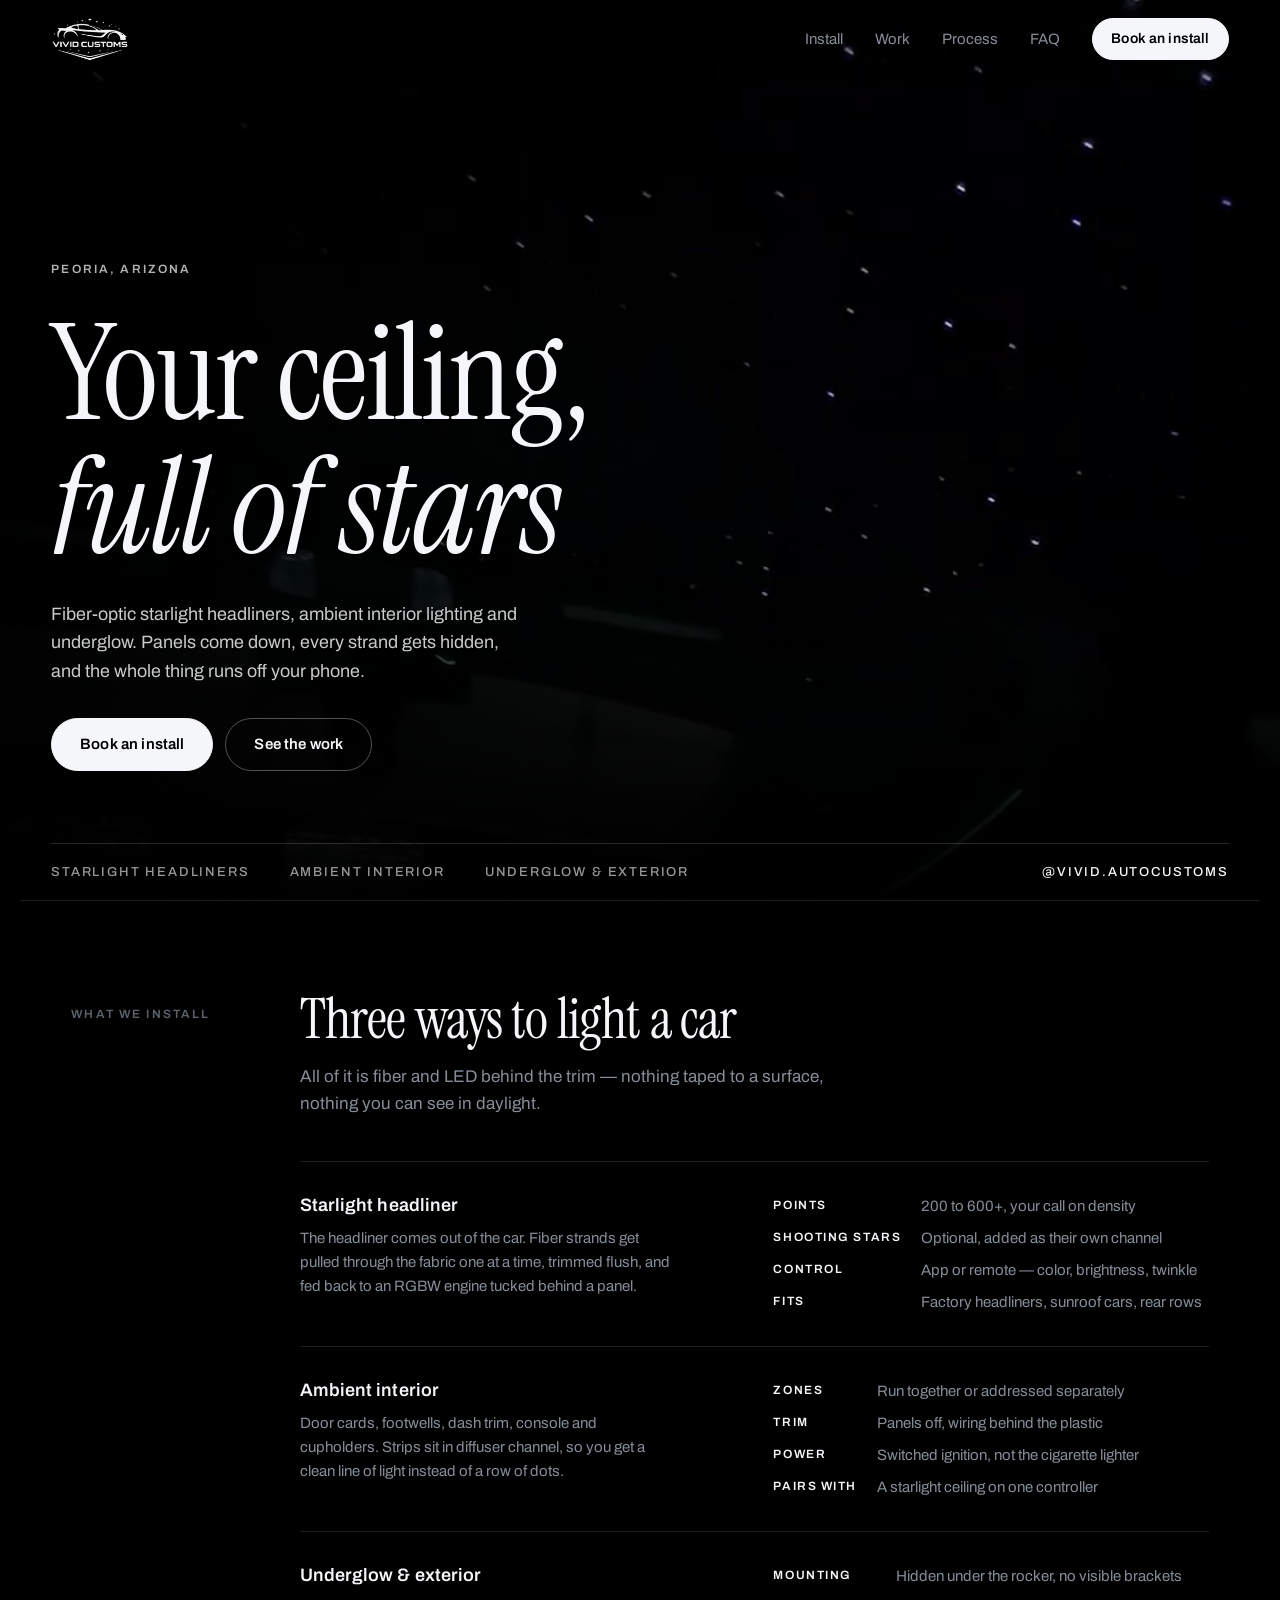
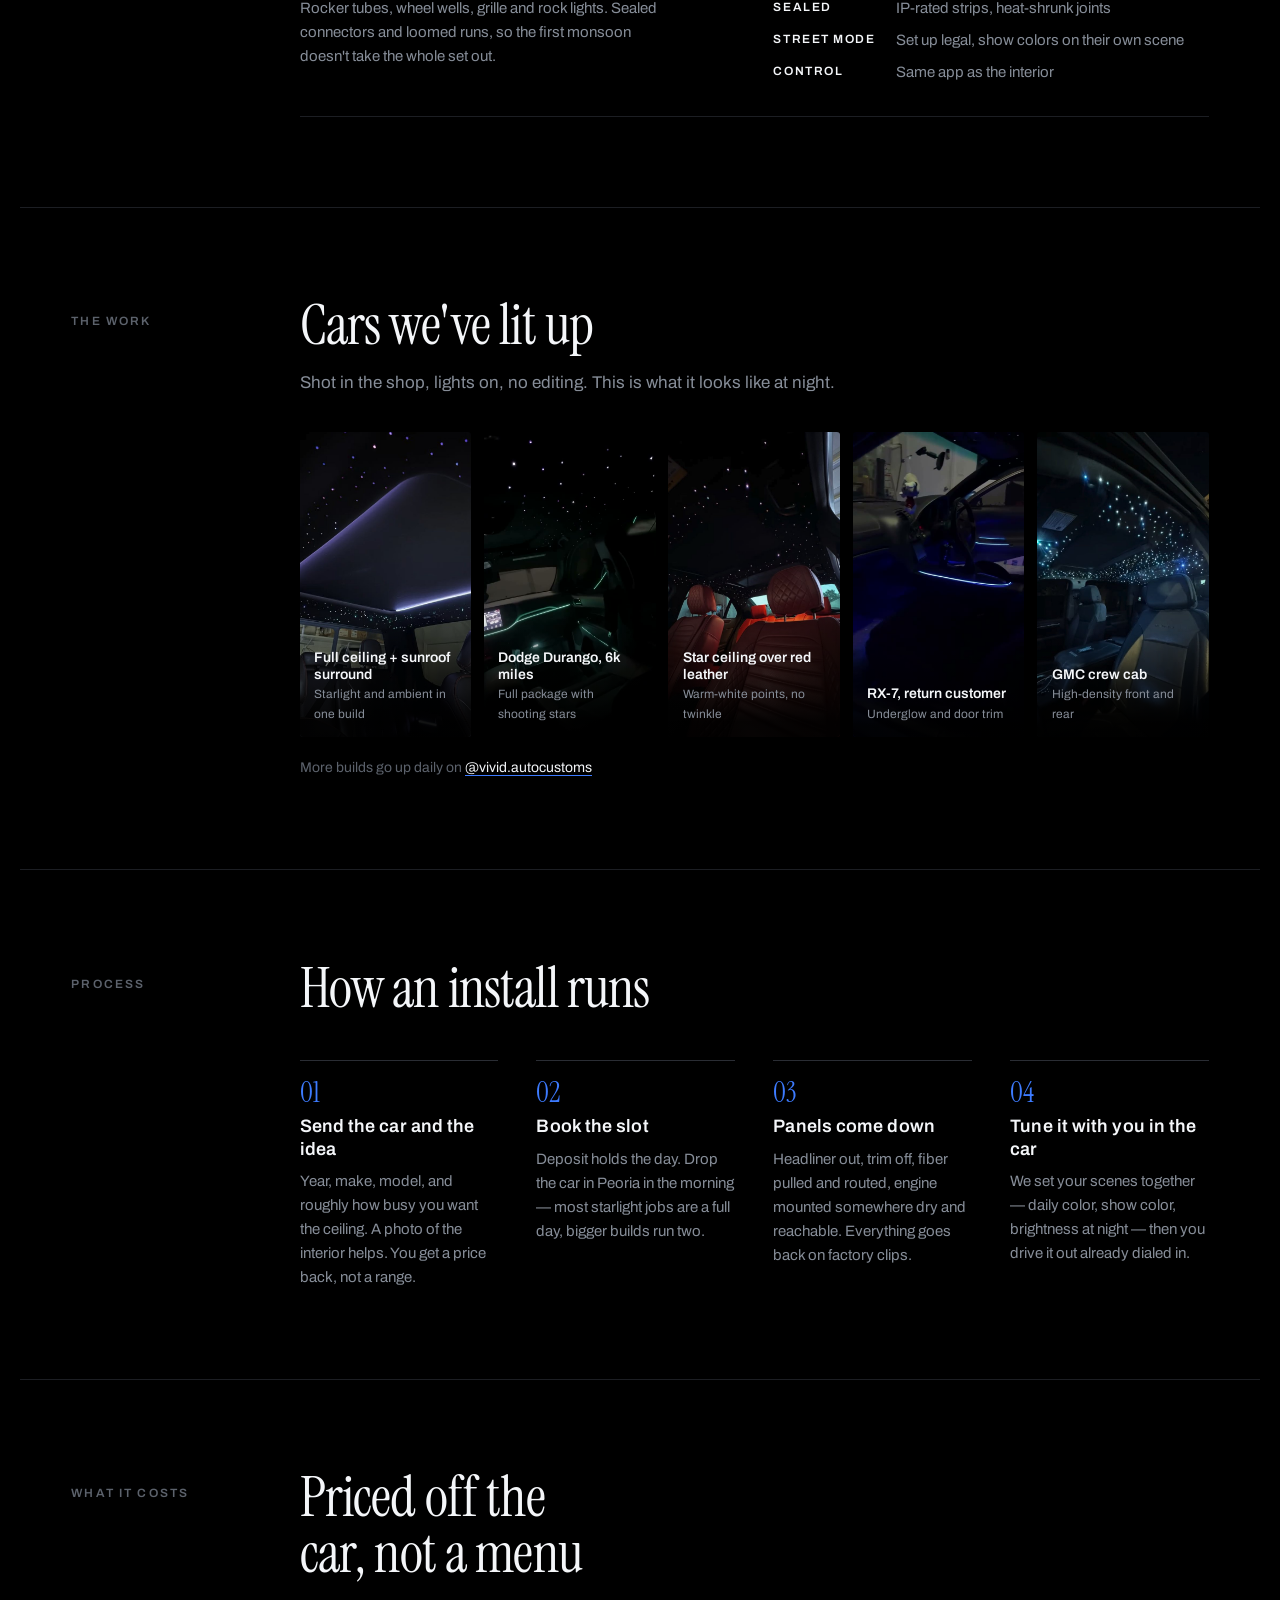
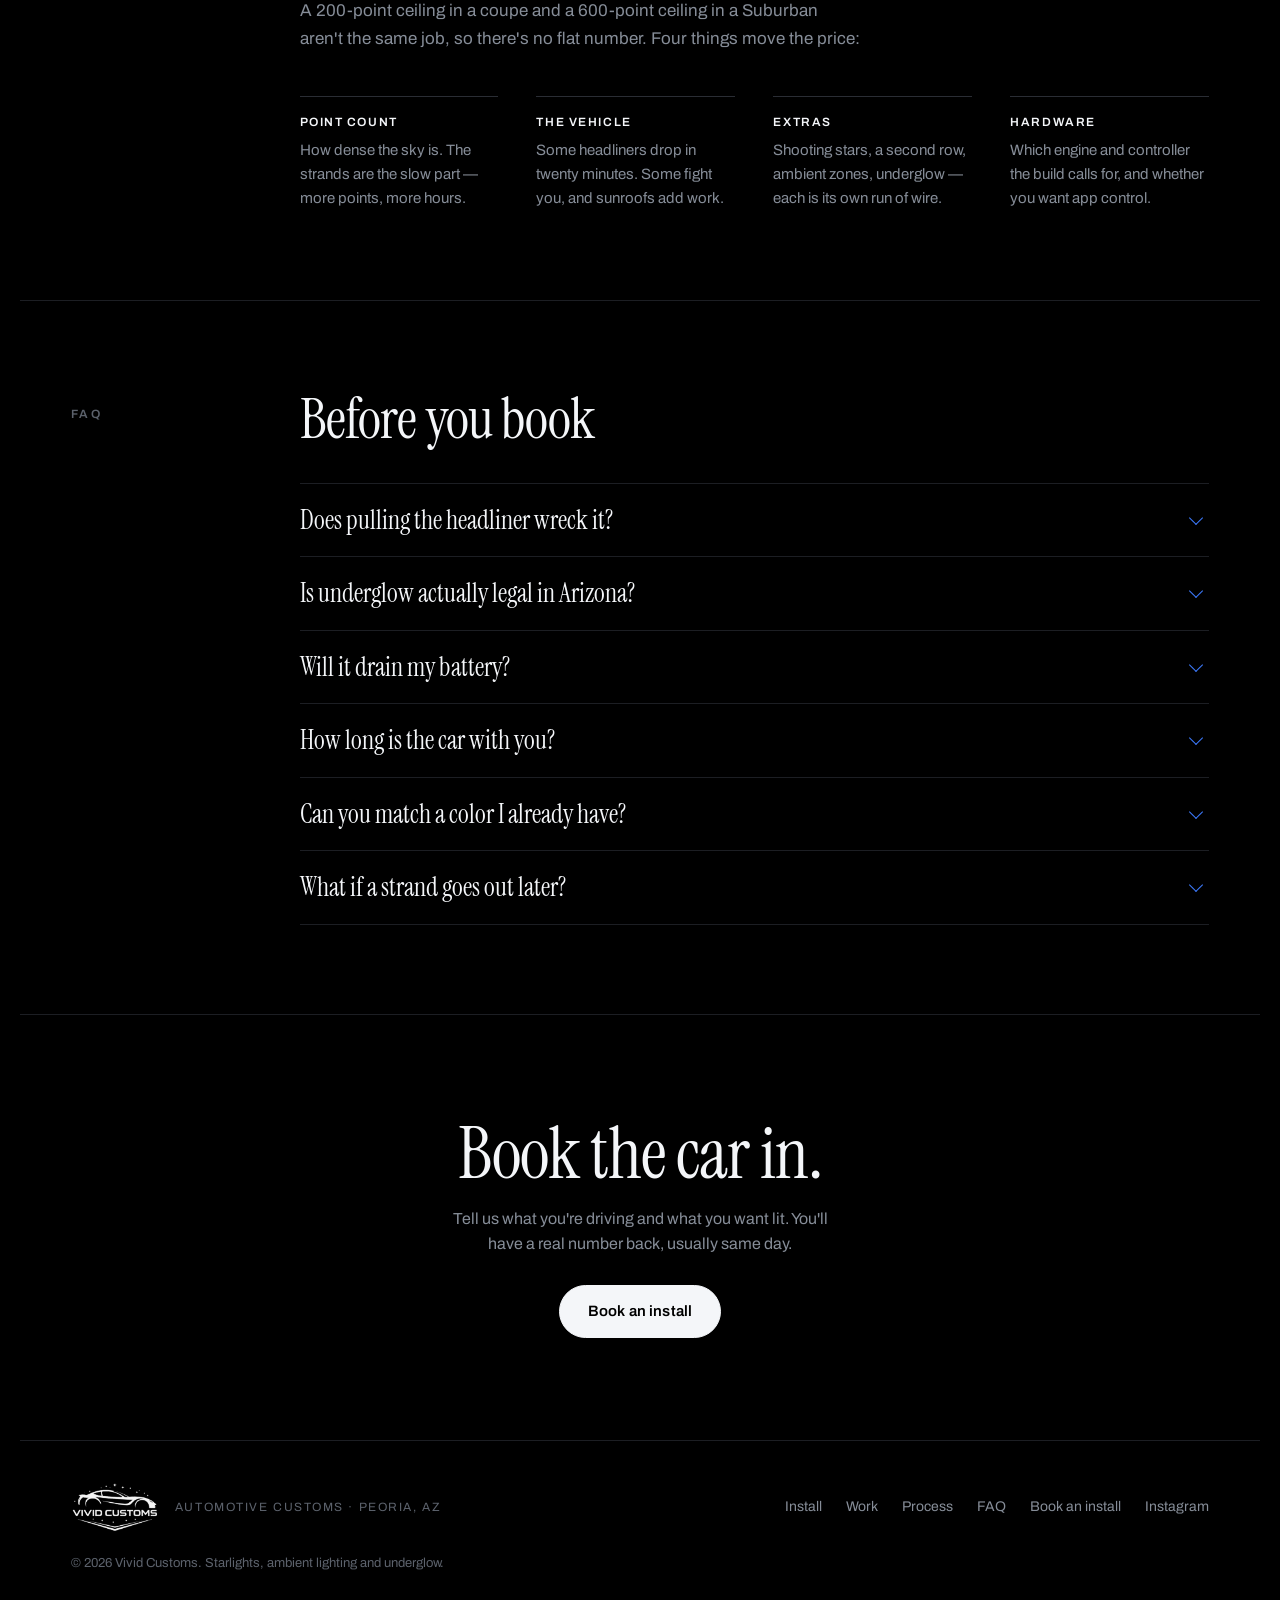
==== index.html @ 9e332ab4 "Vivid Customs marketing site Static landing page and five-step booking page for a Peoria, AZ starlig" ====
<!doctype html>
<html lang="en">
<head>
<meta charset="utf-8">
<meta name="viewport" content="width=device-width, initial-scale=1">
<title>Vivid Customs — Starlight Headliners & Ambient Lighting, Peoria AZ</title>
<meta name="description" content="Fiber-optic starlight headliners, ambient interior lighting and underglow, installed in Peoria, Arizona. Panels come down, wiring stays hidden, colors run off your phone.">
<meta name="theme-color" content="#000000">
<link rel="icon" href="images/favicon.png" type="image/png">
<link rel="apple-touch-icon" href="images/logo-180.png">
<meta property="og:title" content="Vivid Customs — Starlight Headliners & Ambient Lighting">
<meta property="og:description" content="Fiber-optic star ceilings, ambient interior lighting and underglow. Peoria, Arizona.">
<meta property="og:image" content="video/hero-poster.jpg">
<meta property="og:type" content="website">
<link rel="preconnect" href="https://fonts.googleapis.com">
<link rel="preconnect" href="https://fonts.gstatic.com" crossorigin>
<link rel="stylesheet" href="https://fonts.googleapis.com/css2?family=Instrument+Serif:ital@0;1&family=Archivo:wght@400;500;600&display=swap">
<link rel="stylesheet" href="styles.css">
</head>
<body>

<a class="skip" href="#main">Skip to content</a>

<header class="nav" id="nav">
  <a class="nav__brand" href="#top" aria-label="Vivid Customs, home">
    <img src="images/logo.png" alt="Vivid Customs" width="1160" height="688">
  </a>
  <nav class="nav__links" aria-label="Sections">
    <a href="#install">Install</a>
    <a href="#work">Work</a>
    <a href="#process">Process</a>
    <a href="#faq">FAQ</a>
  </nav>
  <a class="btn btn--sm" href="book.html">Book an install</a>
</header>

<main id="main">

<!-- ── hero ─────────────────────────────────────────────── -->
<section class="hero" id="top">
  <video class="hero__video" src="video/hero.mp4" poster="video/hero-poster.jpg"
         autoplay muted loop playsinline preload="auto" aria-hidden="true" tabindex="-1"></video>
  <div class="hero__scrim" aria-hidden="true"></div>

  <div class="hero__inner">
    <p class="label label--light">Peoria, Arizona</p>
    <h1 class="hero__h1">Your ceiling,<br><i>full of stars</i></h1>
    <p class="hero__sub">
      Fiber-optic starlight headliners, ambient interior lighting and underglow.
      Panels come down, every strand gets hidden, and the whole thing runs off your phone.
    </p>
    <div class="hero__cta">
      <a class="btn" href="book.html">Book an install</a>
      <a class="btn btn--ghost" href="#work">See the work</a>
    </div>
  </div>

  <ul class="hero__strip">
    <li>Starlight headliners</li>
    <li>Ambient interior</li>
    <li>Underglow &amp; exterior</li>
    <li class="hero__strip--end"><a href="https://www.instagram.com/vivid.autocustoms/" target="_blank" rel="noopener">@vivid.autocustoms</a></li>
  </ul>
</section>

<!-- ── services ─────────────────────────────────────────── -->
<section class="sec" id="install">
  <div class="sec__rail"><span class="label">What we install</span></div>
  <div class="sec__body">
    <h2 class="sec__h2">Three ways to light a car</h2>
    <p class="lede">All of it is fiber and LED behind the trim — nothing taped to a surface, nothing you can see in daylight.</p>

    <div class="rows">
      <article class="rowitem">
        <div class="rowitem__lead">
          <h3>Starlight headliner</h3>
          <p>The headliner comes out of the car. Fiber strands get pulled through the fabric one at a time, trimmed flush, and fed back to an RGBW engine tucked behind a panel.</p>
        </div>
        <dl class="mini">
          <dt>Points</dt><dd>200 to 600+, your call on density</dd>
          <dt>Shooting stars</dt><dd>Optional, added as their own channel</dd>
          <dt>Control</dt><dd>App or remote — color, brightness, twinkle</dd>
          <dt>Fits</dt><dd>Factory headliners, sunroof cars, rear rows</dd>
        </dl>
      </article>

      <article class="rowitem">
        <div class="rowitem__lead">
          <h3>Ambient interior</h3>
          <p>Door cards, footwells, dash trim, console and cupholders. Strips sit in diffuser channel, so you get a clean line of light instead of a row of dots.</p>
        </div>
        <dl class="mini">
          <dt>Zones</dt><dd>Run together or addressed separately</dd>
          <dt>Trim</dt><dd>Panels off, wiring behind the plastic</dd>
          <dt>Power</dt><dd>Switched ignition, not the cigarette lighter</dd>
          <dt>Pairs with</dt><dd>A starlight ceiling on one controller</dd>
        </dl>
      </article>

      <article class="rowitem">
        <div class="rowitem__lead">
          <h3>Underglow &amp; exterior</h3>
          <p>Rocker tubes, wheel wells, grille and rock lights. Sealed connectors and loomed runs, so the first monsoon doesn't take the whole set out.</p>
        </div>
        <dl class="mini">
          <dt>Mounting</dt><dd>Hidden under the rocker, no visible brackets</dd>
          <dt>Sealed</dt><dd>IP-rated strips, heat-shrunk joints</dd>
          <dt>Street mode</dt><dd>Set up legal, show colors on their own scene</dd>
          <dt>Control</dt><dd>Same app as the interior</dd>
        </dl>
      </article>
    </div>
  </div>
</section>

<!-- ── work ─────────────────────────────────────────────── -->
<section class="sec" id="work">
  <div class="sec__rail"><span class="label">The work</span></div>
  <div class="sec__body">
    <h2 class="sec__h2">Cars we've lit up</h2>
    <p class="lede">Shot in the shop, lights on, no editing. This is what it looks like at night.</p>

    <div class="panes">
      <figure class="pane">
        <img src="images/work/starlight-suv.jpg" alt="SUV headliner filled with violet and teal fiber-optic stars, with a lit LED line around the sunroof surround" loading="lazy" width="897" height="1121">
        <figcaption><b>Full ceiling + sunroof surround</b><span>Starlight and ambient in one build</span></figcaption>
      </figure>
      <figure class="pane">
        <video src="video/starlight-durango.mp4" poster="video/starlight-durango.jpg" width="720" height="1280" muted loop playsinline preload="none" aria-label="Dodge Durango interior with a full starlight ceiling and shooting stars crossing the headliner"></video>
        <figcaption><b>Dodge Durango, 6k miles</b><span>Full package with shooting stars</span></figcaption>
      </figure>
      <figure class="pane">
        <img src="images/work/starlight-red.jpg" alt="Starlight headliner above red quilted leather seats" loading="lazy" width="779" height="1116">
        <figcaption><b>Star ceiling over red leather</b><span>Warm-white points, no twinkle</span></figcaption>
      </figure>
      <figure class="pane">
        <video src="video/underglow-rx7.mp4" poster="video/underglow-rx7.jpg" width="720" height="1280" muted loop playsinline preload="none" aria-label="RX-7 with blue underglow spilling out from under the door sills and lit door trim"></video>
        <figcaption><b>RX-7, return customer</b><span>Underglow and door trim</span></figcaption>
      </figure>
      <figure class="pane">
        <img src="images/work/starlight-gmc.jpg" alt="GMC truck cab with a dense blue and white starlight headliner" loading="lazy" width="811" height="1039">
        <figcaption><b>GMC crew cab</b><span>High-density front and rear</span></figcaption>
      </figure>
    </div>

    <p class="note">More builds go up daily on <a href="https://www.instagram.com/vivid.autocustoms/" target="_blank" rel="noopener">@vivid.autocustoms</a></p>
  </div>
</section>

<!-- ── process ──────────────────────────────────────────── -->
<section class="sec" id="process">
  <div class="sec__rail"><span class="label">Process</span></div>
  <div class="sec__body">
    <h2 class="sec__h2">How an install runs</h2>

    <ol class="steps">
      <li>
        <span class="steps__n">01</span>
        <h3>Send the car and the idea</h3>
        <p>Year, make, model, and roughly how busy you want the ceiling. A photo of the interior helps. You get a price back, not a range.</p>
      </li>
      <li>
        <span class="steps__n">02</span>
        <h3>Book the slot</h3>
        <p>Deposit holds the day. Drop the car in Peoria in the morning — most starlight jobs are a full day, bigger builds run two.</p>
      </li>
      <li>
        <span class="steps__n">03</span>
        <h3>Panels come down</h3>
        <p>Headliner out, trim off, fiber pulled and routed, engine mounted somewhere dry and reachable. Everything goes back on factory clips.</p>
      </li>
      <li>
        <span class="steps__n">04</span>
        <h3>Tune it with you in the car</h3>
        <p>We set your scenes together — daily color, show color, brightness at night — then you drive it out already dialed in.</p>
      </li>
    </ol>
  </div>
</section>

<!-- ── pricing ──────────────────────────────────────────── -->
<section class="sec" id="pricing">
  <div class="sec__rail"><span class="label">What it costs</span></div>
  <div class="sec__body">
    <h2 class="sec__h2">Priced off the car, not a menu</h2>
    <p class="lede">A 200-point ceiling in a coupe and a 600-point ceiling in a Suburban aren't the same job, so there's no flat number. Four things move the price:</p>

    <div class="drivers">
      <div class="driver"><b>Point count</b><p>How dense the sky is. The strands are the slow part — more points, more hours.</p></div>
      <div class="driver"><b>The vehicle</b><p>Some headliners drop in twenty minutes. Some fight you, and sunroofs add work.</p></div>
      <div class="driver"><b>Extras</b><p>Shooting stars, a second row, ambient zones, underglow — each is its own run of wire.</p></div>
      <div class="driver"><b>Hardware</b><p>Which engine and controller the build calls for, and whether you want app control.</p></div>
    </div>
  </div>
</section>

<!-- ── faq ──────────────────────────────────────────────── -->
<section class="sec" id="faq">
  <div class="sec__rail"><span class="label">FAQ</span></div>
  <div class="sec__body">
    <h2 class="sec__h2">Before you book</h2>

    <div class="faq">
      <details>
        <summary>Does pulling the headliner wreck it?</summary>
        <p>No — it's designed to come out. The board unclips, the fiber gets pulled through from the back, and the strands sit flush with the fabric. Once it's back in, you can't tell it was out until the lights are on.</p>
      </details>
      <details>
        <summary>Is underglow actually legal in Arizona?</summary>
        <p>Partly. Arizona restricts lights that show <b>red or blue toward the front</b> of the vehicle, and anything flashing or rotating — that's reserved for emergency vehicles. So the build gets set up with a street scene that stays inside that, and your reds and blues live on a separate scene you run at shows and meets. Worth confirming for your own setup before you drive it.</p>
      </details>
      <details>
        <summary>Will it drain my battery?</summary>
        <p>Not if it's wired right. Power gets tapped to a switched source, so the whole system dies with the ignition instead of sitting live overnight off an always-on circuit.</p>
      </details>
      <details>
        <summary>How long is the car with you?</summary>
        <p>Most starlight headliners are a single day. Add a second row, ambient zones or underglow and it's usually two. You'll know which before you book.</p>
      </details>
      <details>
        <summary>Can you match a color I already have?</summary>
        <p>Yes. The engines are RGBW, so we can land on your factory ambient color, your wrap, or whatever you're chasing — and save it as the default scene.</p>
      </details>
      <details>
        <summary>What if a strand goes out later?</summary>
        <p>Bring it back. Fiber doesn't burn out the way an LED does, so a dead point is almost always the engine or a connection, and both are quick to sort.</p>
      </details>
    </div>
  </div>
</section>

<!-- ── closing cta ──────────────────────────────────────── -->
<section class="closer">
  <h2>Book the car in.</h2>
  <p>Tell us what you're driving and what you want lit. You'll have a real number back, usually same day.</p>
  <a class="btn" href="book.html">Book an install</a>
</section>

</main>

<footer class="foot">
  <div class="foot__brand">
    <img src="images/logo.png" alt="Vivid Customs" width="1160" height="688" loading="lazy">
    <span>Automotive customs · Peoria, AZ</span>
  </div>
  <nav class="foot__links" aria-label="Footer">
    <a href="#install">Install</a>
    <a href="#work">Work</a>
    <a href="#process">Process</a>
    <a href="#faq">FAQ</a>
    <a href="book.html">Book an install</a>
    <a href="https://www.instagram.com/vivid.autocustoms/" target="_blank" rel="noopener">Instagram</a>
  </nav>
  <p class="foot__fine">© <span id="yr">2026</span> Vivid Customs. Starlights, ambient lighting and underglow.</p>
</footer>

<script src="app.js"></script>
</body>
</html>
---- styles.css ----
/* ============================================================
   Vivid Customs
   One committed theme: black, with a single electric blue
   sampled from the shop's own underglow footage. Display face
   is a high-contrast serif — a star ceiling is a luxury-car
   feature, so the page is set like one.
   ============================================================ */

:root{
  --ink:     #000000;
  --sheet:   #0B0C0E;
  --sheet-2: #101216;
  --line:    #1C1E23;
  --line-2:  #2A2D34;

  --white:   #F4F6F9;
  --mute:    #868D98;
  --mute-2:  #5C626C;

  --glow:    #3D7BFF;   /* the blue in his underglow, the only accent */
  --glow-lo: rgba(61,123,255,.13);

  --serif: "Instrument Serif", "Times New Roman", Georgia, serif;
  --sans:  "Archivo", "Helvetica Neue", Arial, sans-serif;

  --pad:  clamp(1.25rem, 4vw, 4.5rem);
  --max:  1240px;
  --rail: 190px;
}

*,*::before,*::after{ box-sizing:border-box; }

html{ scroll-behavior:smooth; }
@media (prefers-reduced-motion: reduce){ html{ scroll-behavior:auto; } }

body{
  margin:0;
  background:var(--ink);
  color:var(--white);
  font-family:var(--sans);
  font-size:1rem;
  line-height:1.6;
  -webkit-font-smoothing:antialiased;
  overflow-x:hidden;
}

img,video{ display:block; max-width:100%; }
a{ color:inherit; }
::selection{ background:var(--glow); color:#fff; }

:focus-visible{ outline:2px solid var(--glow); outline-offset:3px; border-radius:2px; }

.skip{ position:absolute; left:-9999px; top:0; z-index:100; background:var(--white); color:var(--ink); padding:.6rem 1rem; font-weight:600; }
.skip:focus{ left:.5rem; top:.5rem; }

/* ── type primitives ─────────────────────────────────────── */

h1,h2{
  font-family:var(--serif);
  font-weight:400;
  letter-spacing:-.015em;
  line-height:1.0;
  text-wrap:balance;
  margin:0;
}
h1 i, h2 i{ font-style:italic; }

h3{ font-family:var(--sans); font-weight:600; font-size:1.125rem; letter-spacing:.005em; line-height:1.25; margin:0; }
p{ margin:0; }

.label{
  font-family:var(--sans);
  font-weight:600;
  font-size:.75rem;
  text-transform:uppercase;
  letter-spacing:.18em;
  color:var(--mute-2);
}
.label--light{ color:rgba(244,246,249,.72); }

.lede{ color:var(--mute); max-width:56ch; font-size:1.0625rem; }
.note{ font-size:.875rem; color:var(--mute-2); }
.note a{ color:var(--white); text-decoration:none; border-bottom:1px solid var(--glow); }
.note a:hover{ color:var(--glow); }

/* ── buttons ─────────────────────────────────────────────── */

.btn{
  --bp:.85rem 1.75rem;
  display:inline-flex; align-items:center; justify-content:center;
  padding:var(--bp);
  font-family:var(--sans); font-size:.9375rem; font-weight:600;
  letter-spacing:.01em;
  text-decoration:none;
  color:var(--ink); background:var(--white);
  border:1px solid var(--white); border-radius:999px;
  cursor:pointer;
  transition:background .2s ease, color .2s ease, border-color .2s ease, opacity .2s ease;
}
.btn:hover{ background:var(--glow); border-color:var(--glow); color:#fff; }
.btn--sm{ --bp:.55rem 1.15rem; font-size:.875rem; }
.btn--ghost{ background:transparent; color:var(--white); border-color:rgba(244,246,249,.32); }
.btn--ghost:hover{ background:transparent; border-color:var(--white); color:var(--white); }
.btn[disabled]{ opacity:.4; cursor:not-allowed; }

/* ── nav ─────────────────────────────────────────────────── */

.nav{
  position:fixed; inset:0 0 auto 0; z-index:50;
  display:flex; align-items:center; gap:2rem;
  padding:1rem var(--pad);
  border-bottom:1px solid transparent;
  transition:background .3s ease, border-color .3s ease, backdrop-filter .3s ease, padding .3s ease;
}
.nav[data-stuck="true"]{
  background:rgba(0,0,0,.86);
  backdrop-filter:blur(16px);
  border-bottom-color:var(--line);
  padding-block:.6rem;
}
.nav[data-stuck="true"] .nav__brand img{ height:38px; }
.nav__brand{ margin-right:auto; display:flex; line-height:0; }
.nav__brand img{ height:46px; width:auto; }
.nav__links{ display:flex; gap:2rem; }
.nav__links a{
  font-size:.9375rem; color:var(--mute); text-decoration:none;
  transition:color .18s ease;
}
.nav__links a:hover{ color:var(--white); }
@media (max-width: 820px){ .nav__links{ display:none; } }

/* ── hero: his own footage, running behind the type ──────── */

.hero{
  position:relative;
  min-height:100svh;
  display:flex; flex-direction:column; justify-content:flex-end;
  padding:7rem var(--pad) 0;
  overflow:hidden;
  isolation:isolate;
}
.hero__video{
  position:absolute; inset:0; z-index:-2;
  width:100%; height:100%;
  object-fit:cover;
  object-position:center 12%;
}
.hero__scrim{
  position:absolute; inset:0; z-index:-1;
  background:
    linear-gradient(to right, rgba(0,0,0,.90) 0%, rgba(0,0,0,.58) 36%, rgba(0,0,0,.12) 62%, rgba(0,0,0,.28) 100%),
    linear-gradient(to bottom, rgba(0,0,0,.6) 0%, transparent 16%, transparent 58%, rgba(0,0,0,.88) 90%, var(--ink) 100%);
}

.hero__inner{
  width:100%; max-width:var(--max); margin:auto auto 0;
  display:flex; flex-direction:column; align-items:flex-start; gap:1.5rem;
  padding-block:2rem 4.5rem;
}
.hero__inner > *{ max-width:100%; }

.hero__h1{
  font-size:clamp(3.25rem, 10.5vw, 8.5rem);
  margin:.25rem 0 0;
}
.hero__h1 i{ color:var(--white); }

.hero__sub{ max-width:48ch; color:rgba(244,246,249,.82); font-size:clamp(1rem,1.4vw,1.1875rem); }
.hero__cta{ display:flex; flex-wrap:wrap; gap:.75rem; margin-top:.5rem; }

.hero__strip{
  list-style:none; margin:0; padding:1.1rem 0;
  width:100%; max-width:var(--max); margin-inline:auto;
  border-top:1px solid rgba(244,246,249,.16);
  display:flex; flex-wrap:wrap; gap:.5rem 2.5rem;
  font-size:.8125rem; text-transform:uppercase; letter-spacing:.14em;
  font-weight:500; color:rgba(244,246,249,.62);
}
.hero__strip--end{ margin-left:auto; }
.hero__strip a{ text-decoration:none; color:var(--white); }
.hero__strip a:hover{ color:var(--glow); }

/* ── section shell: a label rail, then the content ───────── */

.sec{
  max-width:var(--max); margin-inline:auto;
  padding:clamp(4rem,7vw,7rem) var(--pad);
  display:grid; grid-template-columns:var(--rail) minmax(0,1fr);
  gap:clamp(1.5rem,3vw,3rem);
  border-top:1px solid var(--line);
}
.sec:first-of-type{ border-top:0; }
.sec__rail{ padding-top:.6rem; }
.sec__body{ display:flex; flex-direction:column; gap:1.25rem; min-width:0; }
.sec__h2{ font-size:clamp(2.125rem,4.4vw,3.5rem); max-width:20ch; }
.sec__h2 + .lede{ margin-top:-.25rem; }

@media (max-width: 780px){
  .sec{ grid-template-columns:minmax(0,1fr); gap:1rem; }
  .sec__rail{ padding-top:0; }
}

/* ── service rows (no cards — hairlines and type) ────────── */

.rows{ margin-top:1.5rem; border-top:1px solid var(--line); }
.rowitem{
  display:grid; grid-template-columns:minmax(0,1fr) minmax(0,1fr);
  gap:clamp(1.25rem,3vw,3rem);
  padding:2rem 0;
  border-bottom:1px solid var(--line);
}
.rowitem__lead{ display:flex; flex-direction:column; gap:.6rem; }
.rowitem__lead p{ color:var(--mute); font-size:.9375rem; max-width:42ch; }

.mini{ margin:0; display:grid; grid-template-columns:auto minmax(0,1fr); gap:.5rem 1.25rem; align-content:start; }
.mini dt{
  font-size:.75rem; font-weight:600; text-transform:uppercase; letter-spacing:.13em;
  color:var(--white); padding-top:.15rem;
}
.mini dd{ margin:0; font-size:.9375rem; color:var(--mute); }

@media (max-width: 680px){ .rowitem{ grid-template-columns:minmax(0,1fr); } }

/* ── work panes (all source media is 9:16) ───────────────── */

.panes{
  margin-top:1rem;
  display:grid; grid-template-columns:repeat(2,minmax(0,1fr));
  gap:clamp(.5rem,1vw,.875rem);
}
@media (min-width: 560px){ .panes{ grid-template-columns:repeat(3,minmax(0,1fr)); } }
@media (min-width: 900px){ .panes{ grid-template-columns:repeat(5,minmax(0,1fr)); } }

.pane{ margin:0; position:relative; overflow:hidden; background:var(--ink); border-radius:3px; aspect-ratio:9/16; }
.pane img, .pane video{
  position:absolute; inset:0;
  width:100%; height:100%; object-fit:cover;
  transition:transform .7s cubic-bezier(.2,.7,.3,1);
}
.pane:hover img, .pane:hover video{ transform:scale(1.04); }
.pane figcaption{
  position:absolute; inset:auto 0 0 0;
  padding:2.5rem .9rem .85rem;
  background:linear-gradient(to top, rgba(0,0,0,.92) 12%, transparent);
  display:flex; flex-direction:column; gap:.1rem;
}
.pane figcaption b{ font-size:.875rem; font-weight:600; line-height:1.2; }
.pane figcaption span{ font-size:.75rem; color:var(--mute); }

/* ── process ─────────────────────────────────────────────── */

.steps{
  list-style:none; margin:1.5rem 0 0; padding:0;
  display:grid; grid-template-columns:repeat(2,minmax(0,1fr));
  gap:clamp(1.5rem,3vw,2.5rem);
}
@media (min-width: 900px){ .steps{ grid-template-columns:repeat(4,minmax(0,1fr)); } }
@media (max-width: 460px){ .steps{ grid-template-columns:minmax(0,1fr); } }
.steps li{ display:flex; flex-direction:column; gap:.55rem; padding-top:1.1rem; border-top:1px solid var(--line-2); }
.steps__n{
  font-family:var(--serif); font-size:1.75rem; line-height:1;
  color:var(--glow); font-variant-numeric:tabular-nums;
}
.steps p{ color:var(--mute); font-size:.9375rem; }

/* ── pricing drivers ─────────────────────────────────────── */

.drivers{
  margin-top:1.5rem;
  display:grid; grid-template-columns:repeat(2,minmax(0,1fr));
  gap:clamp(1.5rem,3vw,2.5rem);
}
@media (min-width: 900px){ .drivers{ grid-template-columns:repeat(4,minmax(0,1fr)); } }
@media (max-width: 460px){ .drivers{ grid-template-columns:minmax(0,1fr); } }
.driver{ display:flex; flex-direction:column; gap:.4rem; padding-top:1rem; border-top:1px solid var(--line-2); }
.driver b{ font-size:.75rem; font-weight:600; text-transform:uppercase; letter-spacing:.13em; }
.driver p{ color:var(--mute); font-size:.9375rem; }

/* ── faq ─────────────────────────────────────────────────── */

.faq{ margin-top:1rem; border-top:1px solid var(--line); }
.faq details{ border-bottom:1px solid var(--line); }
.faq summary{
  list-style:none; cursor:pointer; position:relative;
  padding:1.25rem 2.5rem 1.25rem 0;
  font-family:var(--serif); font-size:clamp(1.25rem,2.2vw,1.625rem); line-height:1.25;
  transition:color .2s ease;
}
.faq summary::-webkit-details-marker{ display:none; }
.faq summary:hover{ color:var(--glow); }
.faq summary::after{
  content:""; position:absolute; right:.5rem; top:50%;
  width:10px; height:10px;
  border-right:1.5px solid var(--glow); border-bottom:1.5px solid var(--glow);
  translate:0 -70%; rotate:45deg; transition:rotate .25s ease;
}
.faq details[open] summary::after{ rotate:-135deg; translate:0 -30%; }
.faq details p{ color:var(--mute); max-width:62ch; padding:0 0 1.5rem; font-size:.9375rem; }
.faq details b{ color:var(--white); font-weight:600; }

/* ── closer ──────────────────────────────────────────────── */

.closer{
  max-width:var(--max); margin-inline:auto;
  padding:clamp(4.5rem,8vw,7.5rem) var(--pad);
  border-top:1px solid var(--line);
  display:flex; flex-direction:column; align-items:center; text-align:center; gap:1rem;
}
.closer h2{ font-size:clamp(2.5rem,6vw,4.5rem); }
.closer p{ color:var(--mute); max-width:44ch; }
.closer .btn{ margin-top:.75rem; }

/* ── footer ──────────────────────────────────────────────── */

.foot{
  max-width:var(--max); margin-inline:auto;
  padding:2.5rem var(--pad) 3rem;
  border-top:1px solid var(--line);
  display:flex; flex-wrap:wrap; align-items:center; gap:1.25rem 2.5rem;
}
.foot__brand{ display:flex; align-items:center; gap:1rem; margin-right:auto; }
.foot__brand img{ height:52px; width:auto; }
.foot__brand span{ font-size:.75rem; text-transform:uppercase; letter-spacing:.13em; color:var(--mute-2); }
.foot__links{ display:flex; flex-wrap:wrap; gap:.35rem 1.5rem; }
.foot__links a{ font-size:.875rem; color:var(--mute); text-decoration:none; }
.foot__links a:hover{ color:var(--white); }
.foot__fine{ flex-basis:100%; font-size:.8125rem; color:var(--mute-2); }

/* ── scroll reveal ───────────────────────────────────────── */

[data-reveal]{ opacity:0; transform:translateY(14px); transition:opacity .6s ease, transform .6s cubic-bezier(.2,.7,.3,1); }
[data-reveal].is-in{ opacity:1; transform:none; }

@media (prefers-reduced-motion: reduce){
  [data-reveal]{ opacity:1; transform:none; transition:none; }
  .hero__video{ display:none; }
  .hero{ background:url("video/hero-poster.jpg") center 12%/cover no-repeat; }
  .pane img, .pane video{ transition:none; }
  .pane:hover img, .pane:hover video{ transform:none; }
}

/* ============================================================
   book.html — the booking page
   ============================================================ */

.bookhead{
  padding:8rem var(--pad) 0;
  max-width:var(--max); margin-inline:auto;
  display:flex; flex-direction:column; gap:1rem;
}
.bookhead h1{ font-size:clamp(2.75rem,6.5vw,5rem); }
.bookhead .lede{ font-size:1.0625rem; }

.book{
  max-width:var(--max); margin-inline:auto;
  padding:clamp(2.5rem,5vw,4rem) var(--pad) 5rem;
  display:grid; grid-template-columns:minmax(0,1fr); gap:2.5rem;
  align-items:start;
}
@media (min-width: 960px){
  .book{ grid-template-columns:minmax(0,1fr) 330px; gap:clamp(2rem,4vw,4rem); }
}

.form{ display:flex; flex-direction:column; gap:0; min-width:0; }

/* numbered steps — this form really is a sequence */
.step{ border:0; margin:0; padding:2.25rem 0; border-top:1px solid var(--line); display:grid; gap:1.25rem; }
.step:first-of-type{ border-top:0; padding-top:0; }
.step__head{ display:flex; align-items:baseline; gap:.85rem; }
.step__n{ font-family:var(--serif); font-size:1.5rem; line-height:1; color:var(--glow); font-variant-numeric:tabular-nums; }
.step__head h2{ font-size:1.5rem; }
.step__hint{ font-size:.875rem; color:var(--mute-2); margin-top:-.6rem; }

.field{ display:flex; flex-direction:column; gap:.4rem; min-width:0; }
.field > label, .field > .lbl{
  font-size:.75rem; font-weight:600; text-transform:uppercase; letter-spacing:.13em; color:var(--mute);
}
.field input, .field select, .field textarea{
  font-family:var(--sans); font-size:1rem; color:var(--white);
  background:var(--sheet); border:1px solid var(--line-2); border-radius:4px;
  padding:.75rem .85rem; width:100%;
  transition:border-color .2s ease, box-shadow .2s ease;
}
.field textarea{ min-height:110px; resize:vertical; }
.field input:focus, .field select:focus, .field textarea:focus{
  outline:none; border-color:var(--glow); box-shadow:0 0 0 3px var(--glow-lo);
}
.field input::placeholder, .field textarea::placeholder{ color:var(--mute-2); }
.field input[type="date"]::-webkit-calendar-picker-indicator{ filter:invert(1) opacity(.55); cursor:pointer; }
.field select{
  appearance:none; cursor:pointer; padding-right:2.25rem;
  background-image:url("data:image/svg+xml,%3Csvg xmlns='http://www.w3.org/2000/svg' viewBox='0 0 12 8'%3E%3Cpath d='M1 1l5 5 5-5' fill='none' stroke='%233D7BFF' stroke-width='1.6'/%3E%3C/svg%3E");
  background-repeat:no-repeat; background-position:right .85rem center; background-size:12px 8px;
}
.row{ display:grid; grid-template-columns:repeat(auto-fit,minmax(180px,1fr)); gap:1rem; align-items:end; }

/* selectable service tiles */
.tiles{ display:grid; grid-template-columns:minmax(0,1fr); gap:.75rem; }
@media (min-width: 520px){ .tiles{ grid-template-columns:repeat(2,minmax(0,1fr)); } }
.tiles input{ position:absolute; opacity:0; width:0; height:0; }
.tiles label{
  display:flex; flex-direction:column; gap:.3rem;
  padding:1rem; cursor:pointer;
  background:var(--sheet); border:1px solid var(--line-2); border-radius:4px;
  transition:border-color .2s ease, background .2s ease;
}
.tiles label b{ font-size:.9375rem; font-weight:600; }
.tiles label span{ font-size:.8125rem; color:var(--mute); line-height:1.4; }
.tiles label:hover{ border-color:var(--line-2); background:var(--sheet-2); }
.tiles input:checked + label{ border-color:var(--glow); background:var(--glow-lo); }
.tiles input:focus-visible + label{ outline:2px solid var(--glow); outline-offset:2px; }

/* compact chip choices */
.chips{ display:flex; flex-wrap:wrap; gap:.5rem; }
.chips input{ position:absolute; opacity:0; width:0; height:0; }
.chips label{
  padding:.5rem .95rem; cursor:pointer; font-size:.875rem; color:var(--mute);
  border:1px solid var(--line-2); border-radius:999px;
  transition:color .2s ease, border-color .2s ease, background .2s ease;
}
.chips label:hover{ color:var(--white); }
.chips input:checked + label{ color:var(--white); border-color:var(--glow); background:var(--glow-lo); }
.chips input:focus-visible + label{ outline:2px solid var(--glow); outline-offset:2px; }

.form__actions{ display:flex; flex-direction:column; gap:.75rem; align-items:flex-start; padding-top:2rem; border-top:1px solid var(--line); }
.status{ font-size:.875rem; color:var(--glow); min-height:1.2em; }
.status[data-err="true"]{ color:#FF8A7A; }
.form__note{ font-size:.8125rem; color:var(--mute-2); max-width:56ch; }

/* live summary */
.summary{
  position:sticky; top:5.5rem;
  background:var(--sheet); border:1px solid var(--line); border-radius:6px;
  padding:1.5rem; display:flex; flex-direction:column; gap:1rem;
}
.summary h2{ font-size:1.375rem; }
.summary dl{ margin:0; display:grid; grid-template-columns:auto minmax(0,1fr); gap:.55rem 1rem; }
.summary dt{ font-size:.6875rem; font-weight:600; text-transform:uppercase; letter-spacing:.13em; color:var(--mute-2); padding-top:.15rem; }
.summary dd{ margin:0; font-size:.875rem; color:var(--white); }
.summary hr{ border:0; border-top:1px solid var(--line); margin:0; }
.summary p{ font-size:.875rem; color:var(--mute); }
.summary a{ color:var(--white); }
.summary__price{ font-family:var(--serif); font-size:1.5rem; color:var(--mute); }
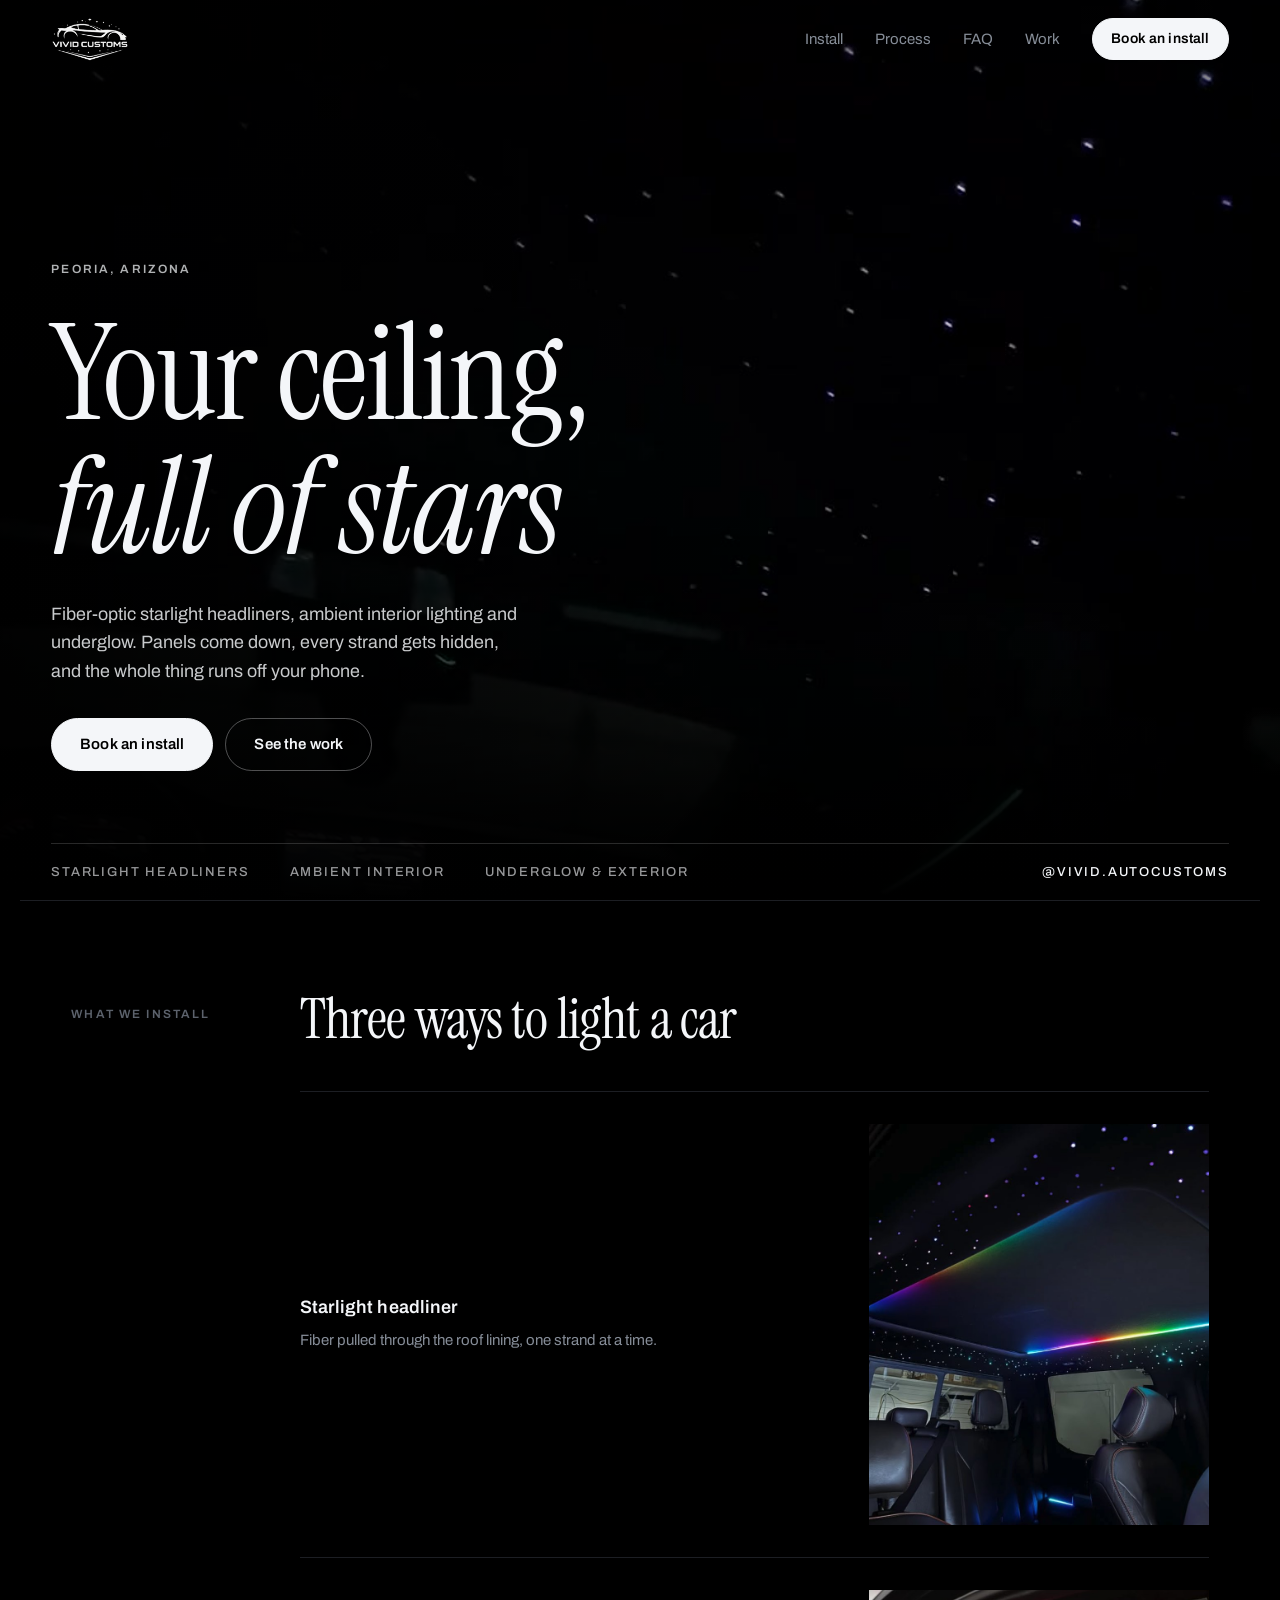
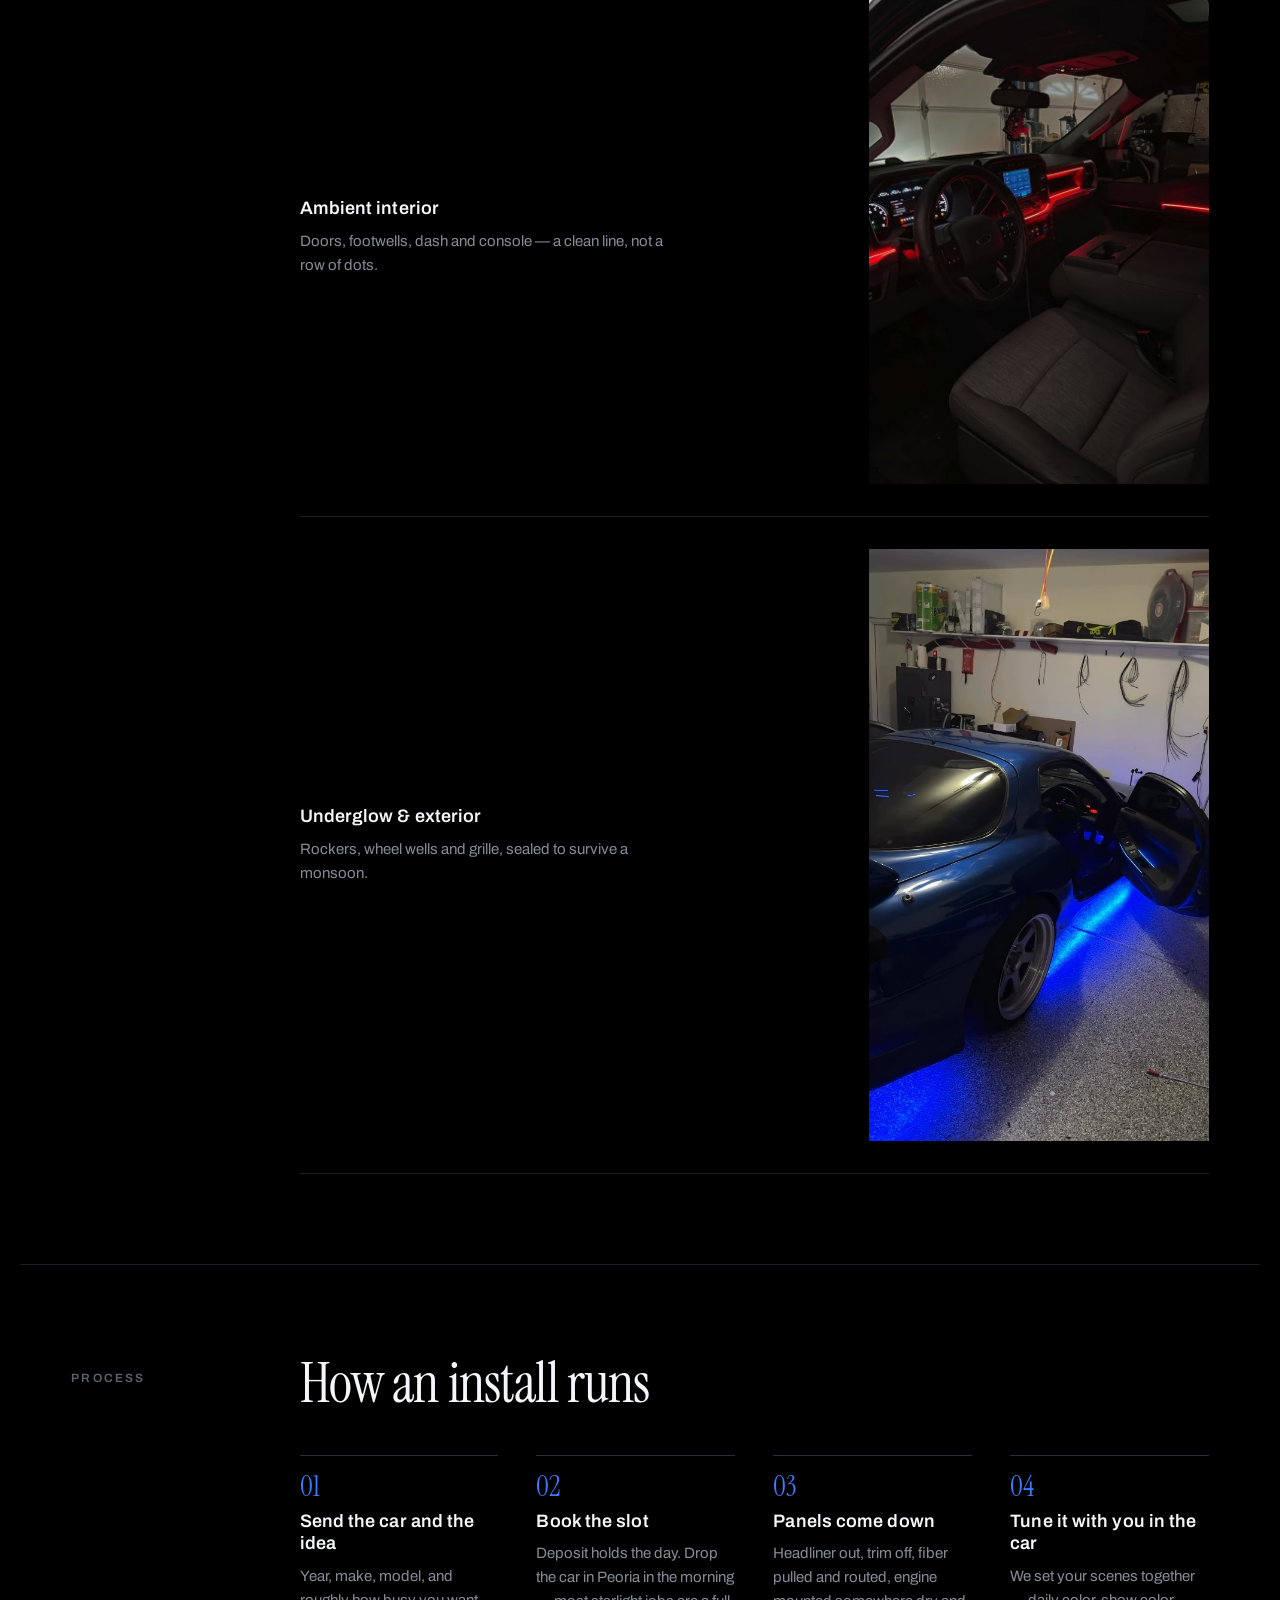
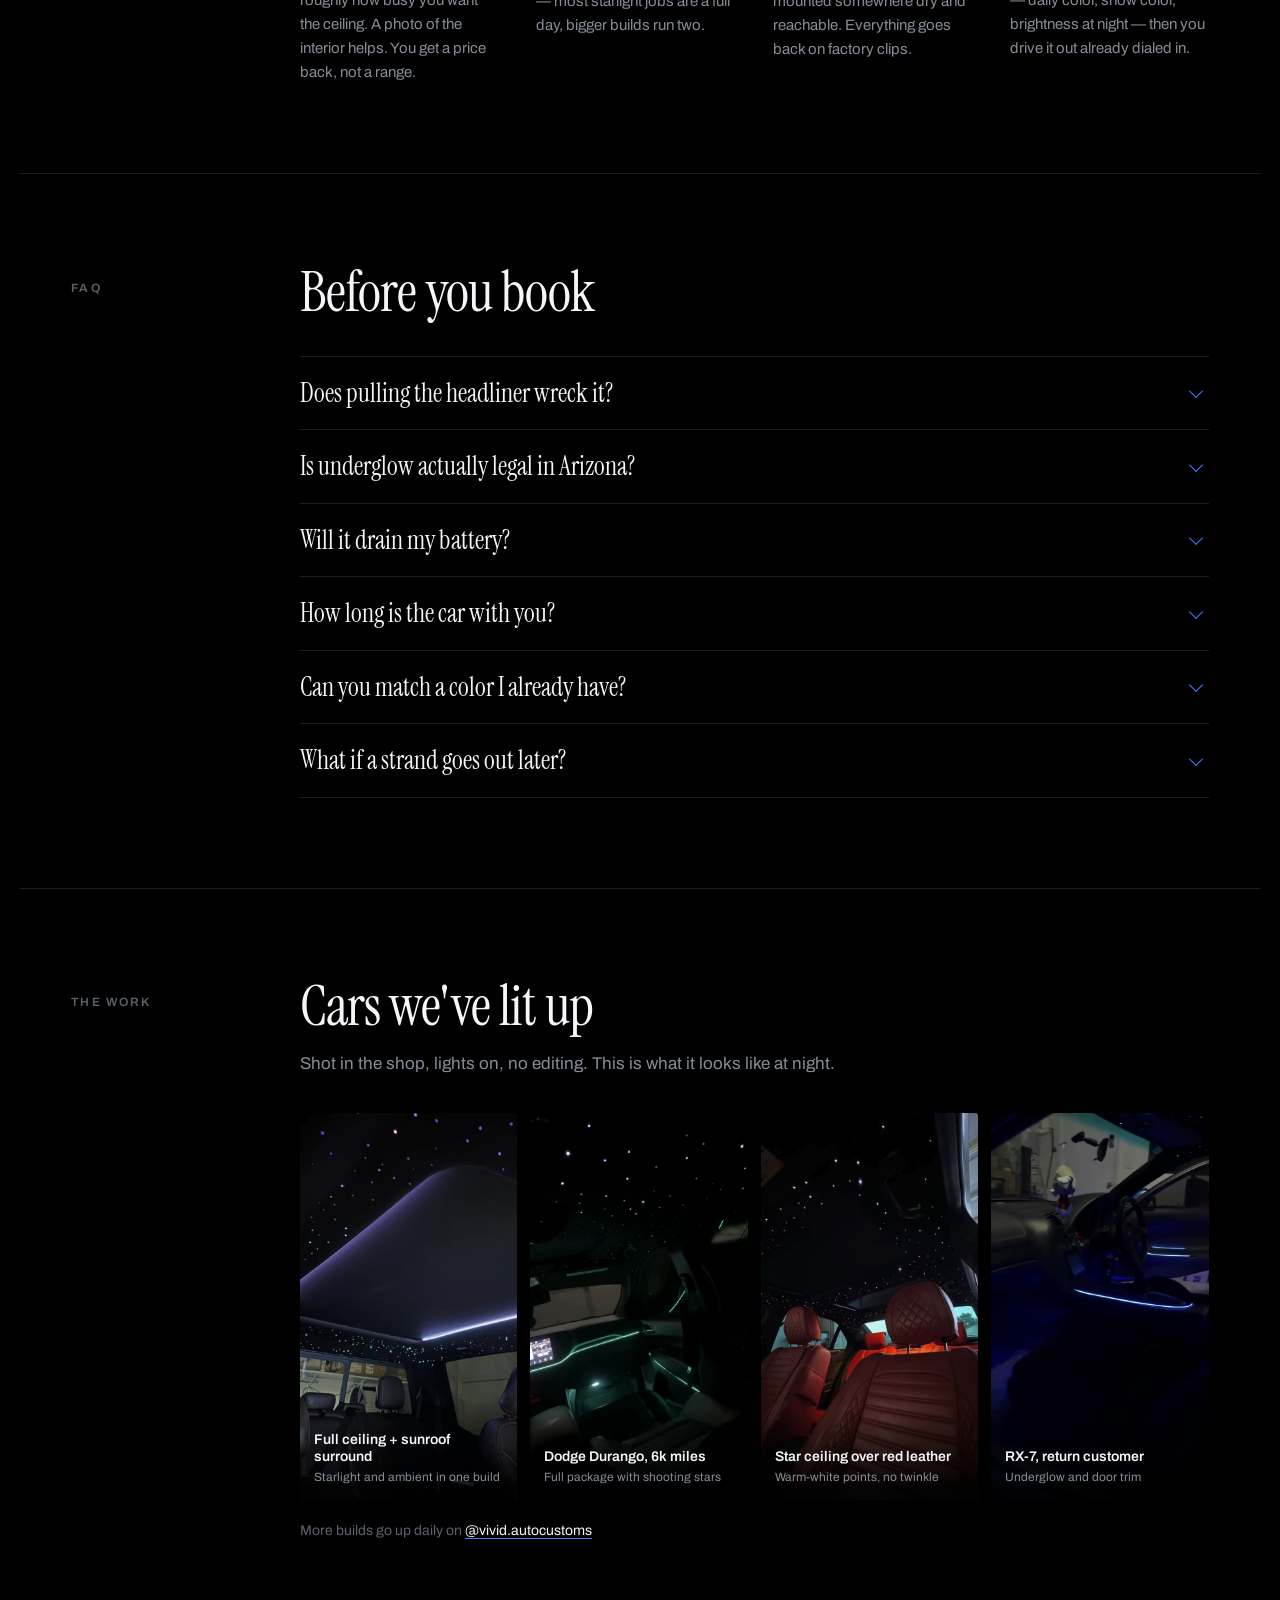
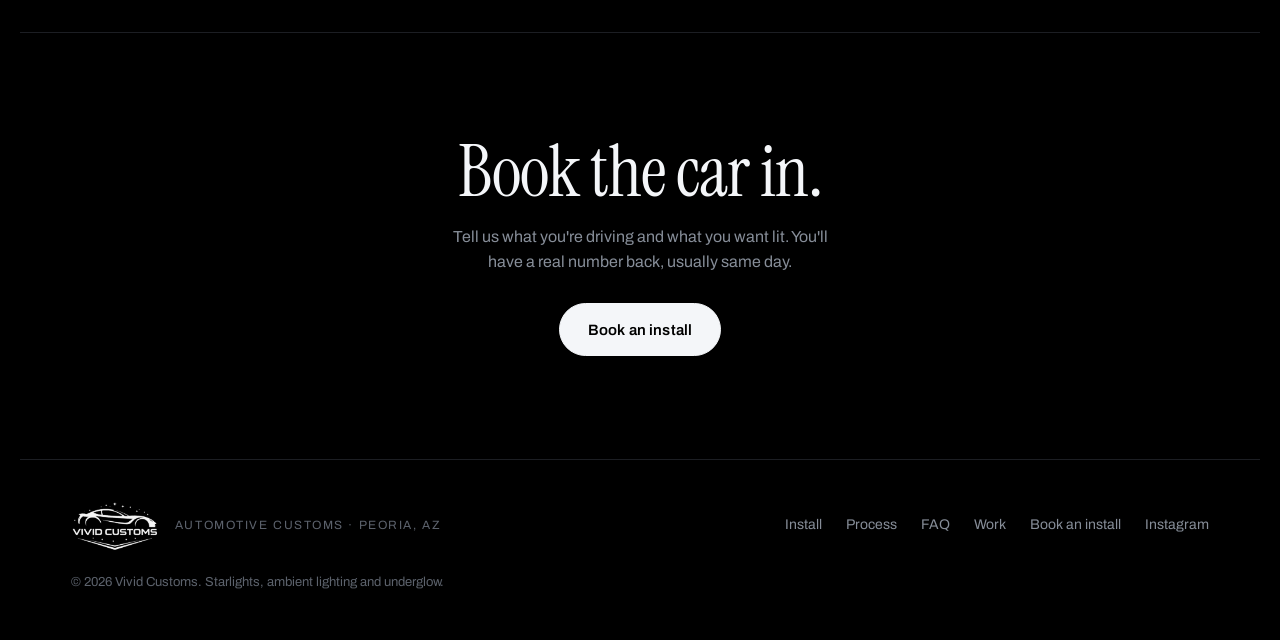
==== commit 622c6edf: "Tighten the landing page and lead the services with photos - Services: spec lists replaced with one " ====
--- a/index.html
+++ b/index.html
@@ -27,9 +27,9 @@
   </a>
   <nav class="nav__links" aria-label="Sections">
     <a href="#install">Install</a>
-    <a href="#work">Work</a>
     <a href="#process">Process</a>
     <a href="#faq">FAQ</a>
+    <a href="#work">Work</a>
   </nav>
   <a class="btn btn--sm" href="book.html">Book an install</a>
 </header>
@@ -68,47 +68,100 @@
   <div class="sec__rail"><span class="label">What we install</span></div>
   <div class="sec__body">
     <h2 class="sec__h2">Three ways to light a car</h2>
-    <p class="lede">All of it is fiber and LED behind the trim — nothing taped to a surface, nothing you can see in daylight.</p>
 
     <div class="rows">
       <article class="rowitem">
         <div class="rowitem__lead">
           <h3>Starlight headliner</h3>
-          <p>The headliner comes out of the car. Fiber strands get pulled through the fabric one at a time, trimmed flush, and fed back to an RGBW engine tucked behind a panel.</p>
+          <p>Fiber pulled through the roof lining, one strand at a time.</p>
         </div>
-        <dl class="mini">
-          <dt>Points</dt><dd>200 to 600+, your call on density</dd>
-          <dt>Shooting stars</dt><dd>Optional, added as their own channel</dd>
-          <dt>Control</dt><dd>App or remote — color, brightness, twinkle</dd>
-          <dt>Fits</dt><dd>Factory headliners, sunroof cars, rear rows</dd>
-        </dl>
+        <img class="rowitem__shot" src="images/services/starlight.jpg" alt="Star ceiling filled with fiber-optic points, with an RGB light line running around the sunroof surround"
+             width="824" height="973" loading="lazy" decoding="async">
       </article>
 
       <article class="rowitem">
         <div class="rowitem__lead">
           <h3>Ambient interior</h3>
-          <p>Door cards, footwells, dash trim, console and cupholders. Strips sit in diffuser channel, so you get a clean line of light instead of a row of dots.</p>
+          <p>Doors, footwells, dash and console — a clean line, not a row of dots.</p>
         </div>
-        <dl class="mini">
-          <dt>Zones</dt><dd>Run together or addressed separately</dd>
-          <dt>Trim</dt><dd>Panels off, wiring behind the plastic</dd>
-          <dt>Power</dt><dd>Switched ignition, not the cigarette lighter</dd>
-          <dt>Pairs with</dt><dd>A starlight ceiling on one controller</dd>
-        </dl>
+        <img class="rowitem__shot" src="images/services/ambient.jpg" alt="Truck cabin at night with red ambient light lines running across the dash and down the door cards"
+             width="690" height="1002" loading="lazy" decoding="async">
       </article>
 
       <article class="rowitem">
         <div class="rowitem__lead">
           <h3>Underglow &amp; exterior</h3>
-          <p>Rocker tubes, wheel wells, grille and rock lights. Sealed connectors and loomed runs, so the first monsoon doesn't take the whole set out.</p>
+          <p>Rockers, wheel wells and grille, sealed to survive a monsoon.</p>
         </div>
-        <dl class="mini">
-          <dt>Mounting</dt><dd>Hidden under the rocker, no visible brackets</dd>
-          <dt>Sealed</dt><dd>IP-rated strips, heat-shrunk joints</dd>
-          <dt>Street mode</dt><dd>Set up legal, show colors on their own scene</dd>
-          <dt>Control</dt><dd>Same app as the interior</dd>
-        </dl>
+        <img class="rowitem__shot" src="images/services/underglow.jpg" alt="RX-7 in a garage with blue underglow spilling out from under the sills onto the floor"
+             width="568" height="990" loading="lazy" decoding="async">
       </article>
+    </div>
+  </div>
+</section>
+
+<!-- ── process ──────────────────────────────────────────── -->
+<section class="sec" id="process">
+  <div class="sec__rail"><span class="label">Process</span></div>
+  <div class="sec__body">
+    <h2 class="sec__h2">How an install runs</h2>
+
+    <ol class="steps">
+      <li>
+        <span class="steps__n">01</span>
+        <h3>Send the car and the idea</h3>
+        <p>Year, make, model, and roughly how busy you want the ceiling. A photo of the interior helps. You get a price back, not a range.</p>
+      </li>
+      <li>
+        <span class="steps__n">02</span>
+        <h3>Book the slot</h3>
+        <p>Deposit holds the day. Drop the car in Peoria in the morning — most starlight jobs are a full day, bigger builds run two.</p>
+      </li>
+      <li>
+        <span class="steps__n">03</span>
+        <h3>Panels come down</h3>
+        <p>Headliner out, trim off, fiber pulled and routed, engine mounted somewhere dry and reachable. Everything goes back on factory clips.</p>
+      </li>
+      <li>
+        <span class="steps__n">04</span>
+        <h3>Tune it with you in the car</h3>
+        <p>We set your scenes together — daily color, show color, brightness at night — then you drive it out already dialed in.</p>
+      </li>
+    </ol>
+  </div>
+</section>
+
+<!-- ── faq ──────────────────────────────────────────────── -->
+<section class="sec" id="faq">
+  <div class="sec__rail"><span class="label">FAQ</span></div>
+  <div class="sec__body">
+    <h2 class="sec__h2">Before you book</h2>
+
+    <div class="faq">
+      <details>
+        <summary>Does pulling the headliner wreck it?</summary>
+        <p>No — it's designed to come out. The board unclips, the fiber gets pulled through from the back, and the strands sit flush with the fabric. Once it's back in, you can't tell it was out until the lights are on.</p>
+      </details>
+      <details>
+        <summary>Is underglow actually legal in Arizona?</summary>
+        <p>Partly. Arizona restricts lights that show <b>red or blue toward the front</b> of the vehicle, and anything flashing or rotating — that's reserved for emergency vehicles. So the build gets set up with a street scene that stays inside that, and your reds and blues live on a separate scene you run at shows and meets. Worth confirming for your own setup before you drive it.</p>
+      </details>
+      <details>
+        <summary>Will it drain my battery?</summary>
+        <p>Not if it's wired right. Power gets tapped to a switched source, so the whole system dies with the ignition instead of sitting live overnight off an always-on circuit.</p>
+      </details>
+      <details>
+        <summary>How long is the car with you?</summary>
+        <p>Most starlight headliners are a single day. Add a second row, ambient zones or underglow and it's usually two. You'll know which before you book.</p>
+      </details>
+      <details>
+        <summary>Can you match a color I already have?</summary>
+        <p>Yes. The engines are RGBW, so we can land on your factory ambient color, your wrap, or whatever you're chasing — and save it as the default scene.</p>
+      </details>
+      <details>
+        <summary>What if a strand goes out later?</summary>
+        <p>Bring it back. Fiber doesn't burn out the way an LED does, so a dead point is almost always the engine or a connection, and both are quick to sort.</p>
+      </details>
     </div>
   </div>
 </section>
@@ -137,95 +190,9 @@
         <video src="video/underglow-rx7.mp4" poster="video/underglow-rx7.jpg" width="720" height="1280" muted loop playsinline preload="none" aria-label="RX-7 with blue underglow spilling out from under the door sills and lit door trim"></video>
         <figcaption><b>RX-7, return customer</b><span>Underglow and door trim</span></figcaption>
       </figure>
-      <figure class="pane">
-        <img src="images/work/starlight-gmc.jpg" alt="GMC truck cab with a dense blue and white starlight headliner" loading="lazy" width="811" height="1039">
-        <figcaption><b>GMC crew cab</b><span>High-density front and rear</span></figcaption>
-      </figure>
     </div>
 
     <p class="note">More builds go up daily on <a href="https://www.instagram.com/vivid.autocustoms/" target="_blank" rel="noopener">@vivid.autocustoms</a></p>
-  </div>
-</section>
-
-<!-- ── process ──────────────────────────────────────────── -->
-<section class="sec" id="process">
-  <div class="sec__rail"><span class="label">Process</span></div>
-  <div class="sec__body">
-    <h2 class="sec__h2">How an install runs</h2>
-
-    <ol class="steps">
-      <li>
-        <span class="steps__n">01</span>
-        <h3>Send the car and the idea</h3>
-        <p>Year, make, model, and roughly how busy you want the ceiling. A photo of the interior helps. You get a price back, not a range.</p>
-      </li>
-      <li>
-        <span class="steps__n">02</span>
-        <h3>Book the slot</h3>
-        <p>Deposit holds the day. Drop the car in Peoria in the morning — most starlight jobs are a full day, bigger builds run two.</p>
-      </li>
-      <li>
-        <span class="steps__n">03</span>
-        <h3>Panels come down</h3>
-        <p>Headliner out, trim off, fiber pulled and routed, engine mounted somewhere dry and reachable. Everything goes back on factory clips.</p>
-      </li>
-      <li>
-        <span class="steps__n">04</span>
-        <h3>Tune it with you in the car</h3>
-        <p>We set your scenes together — daily color, show color, brightness at night — then you drive it out already dialed in.</p>
-      </li>
-    </ol>
-  </div>
-</section>
-
-<!-- ── pricing ──────────────────────────────────────────── -->
-<section class="sec" id="pricing">
-  <div class="sec__rail"><span class="label">What it costs</span></div>
-  <div class="sec__body">
-    <h2 class="sec__h2">Priced off the car, not a menu</h2>
-    <p class="lede">A 200-point ceiling in a coupe and a 600-point ceiling in a Suburban aren't the same job, so there's no flat number. Four things move the price:</p>
-
-    <div class="drivers">
-      <div class="driver"><b>Point count</b><p>How dense the sky is. The strands are the slow part — more points, more hours.</p></div>
-      <div class="driver"><b>The vehicle</b><p>Some headliners drop in twenty minutes. Some fight you, and sunroofs add work.</p></div>
-      <div class="driver"><b>Extras</b><p>Shooting stars, a second row, ambient zones, underglow — each is its own run of wire.</p></div>
-      <div class="driver"><b>Hardware</b><p>Which engine and controller the build calls for, and whether you want app control.</p></div>
-    </div>
-  </div>
-</section>
-
-<!-- ── faq ──────────────────────────────────────────────── -->
-<section class="sec" id="faq">
-  <div class="sec__rail"><span class="label">FAQ</span></div>
-  <div class="sec__body">
-    <h2 class="sec__h2">Before you book</h2>
-
-    <div class="faq">
-      <details>
-        <summary>Does pulling the headliner wreck it?</summary>
-        <p>No — it's designed to come out. The board unclips, the fiber gets pulled through from the back, and the strands sit flush with the fabric. Once it's back in, you can't tell it was out until the lights are on.</p>
-      </details>
-      <details>
-        <summary>Is underglow actually legal in Arizona?</summary>
-        <p>Partly. Arizona restricts lights that show <b>red or blue toward the front</b> of the vehicle, and anything flashing or rotating — that's reserved for emergency vehicles. So the build gets set up with a street scene that stays inside that, and your reds and blues live on a separate scene you run at shows and meets. Worth confirming for your own setup before you drive it.</p>
-      </details>
-      <details>
-        <summary>Will it drain my battery?</summary>
-        <p>Not if it's wired right. Power gets tapped to a switched source, so the whole system dies with the ignition instead of sitting live overnight off an always-on circuit.</p>
-      </details>
-      <details>
-        <summary>How long is the car with you?</summary>
-        <p>Most starlight headliners are a single day. Add a second row, ambient zones or underglow and it's usually two. You'll know which before you book.</p>
-      </details>
-      <details>
-        <summary>Can you match a color I already have?</summary>
-        <p>Yes. The engines are RGBW, so we can land on your factory ambient color, your wrap, or whatever you're chasing — and save it as the default scene.</p>
-      </details>
-      <details>
-        <summary>What if a strand goes out later?</summary>
-        <p>Bring it back. Fiber doesn't burn out the way an LED does, so a dead point is almost always the engine or a connection, and both are quick to sort.</p>
-      </details>
-    </div>
   </div>
 </section>
 
@@ -245,9 +212,9 @@
   </div>
   <nav class="foot__links" aria-label="Footer">
     <a href="#install">Install</a>
-    <a href="#work">Work</a>
     <a href="#process">Process</a>
     <a href="#faq">FAQ</a>
+    <a href="#work">Work</a>
     <a href="book.html">Book an install</a>
     <a href="https://www.instagram.com/vivid.autocustoms/" target="_blank" rel="noopener">Instagram</a>
   </nav>
--- a/styles.css
+++ b/styles.css
@@ -209,15 +209,16 @@
   padding:2rem 0;
   border-bottom:1px solid var(--line);
 }
-.rowitem__lead{ display:flex; flex-direction:column; gap:.6rem; }
+.rowitem__lead{ display:flex; flex-direction:column; justify-content:center; gap:.6rem; }
 .rowitem__lead p{ color:var(--mute); font-size:.9375rem; max-width:42ch; }
 
-.mini{ margin:0; display:grid; grid-template-columns:auto minmax(0,1fr); gap:.5rem 1.25rem; align-content:start; }
-.mini dt{
-  font-size:.75rem; font-weight:600; text-transform:uppercase; letter-spacing:.13em;
-  color:var(--white); padding-top:.15rem;
-}
-.mini dd{ margin:0; font-size:.9375rem; color:var(--mute); }
+.rowitem__shot{
+  /* Uniform width, natural height — nothing is cropped. A fixed 9:16 frame
+     would letterbox two of the three (only the underglow shot is really 9:16)
+     and leave dead space in the row. */
+  width:100%; max-width:340px; height:auto;
+  margin-left:auto;
+}
 
 @media (max-width: 680px){ .rowitem{ grid-template-columns:minmax(0,1fr); } }
 
@@ -229,7 +230,7 @@
   gap:clamp(.5rem,1vw,.875rem);
 }
 @media (min-width: 560px){ .panes{ grid-template-columns:repeat(3,minmax(0,1fr)); } }
-@media (min-width: 900px){ .panes{ grid-template-columns:repeat(5,minmax(0,1fr)); } }
+@media (min-width: 900px){ .panes{ grid-template-columns:repeat(4,minmax(0,1fr)); } }
 
 .pane{ margin:0; position:relative; overflow:hidden; background:var(--ink); border-radius:3px; aspect-ratio:9/16; }
 .pane img, .pane video{
@@ -262,19 +263,6 @@
   color:var(--glow); font-variant-numeric:tabular-nums;
 }
 .steps p{ color:var(--mute); font-size:.9375rem; }
-
-/* ── pricing drivers ─────────────────────────────────────── */
-
-.drivers{
-  margin-top:1.5rem;
-  display:grid; grid-template-columns:repeat(2,minmax(0,1fr));
-  gap:clamp(1.5rem,3vw,2.5rem);
-}
-@media (min-width: 900px){ .drivers{ grid-template-columns:repeat(4,minmax(0,1fr)); } }
-@media (max-width: 460px){ .drivers{ grid-template-columns:minmax(0,1fr); } }
-.driver{ display:flex; flex-direction:column; gap:.4rem; padding-top:1rem; border-top:1px solid var(--line-2); }
-.driver b{ font-size:.75rem; font-weight:600; text-transform:uppercase; letter-spacing:.13em; }
-.driver p{ color:var(--mute); font-size:.9375rem; }
 
 /* ── faq ─────────────────────────────────────────────────── */
 
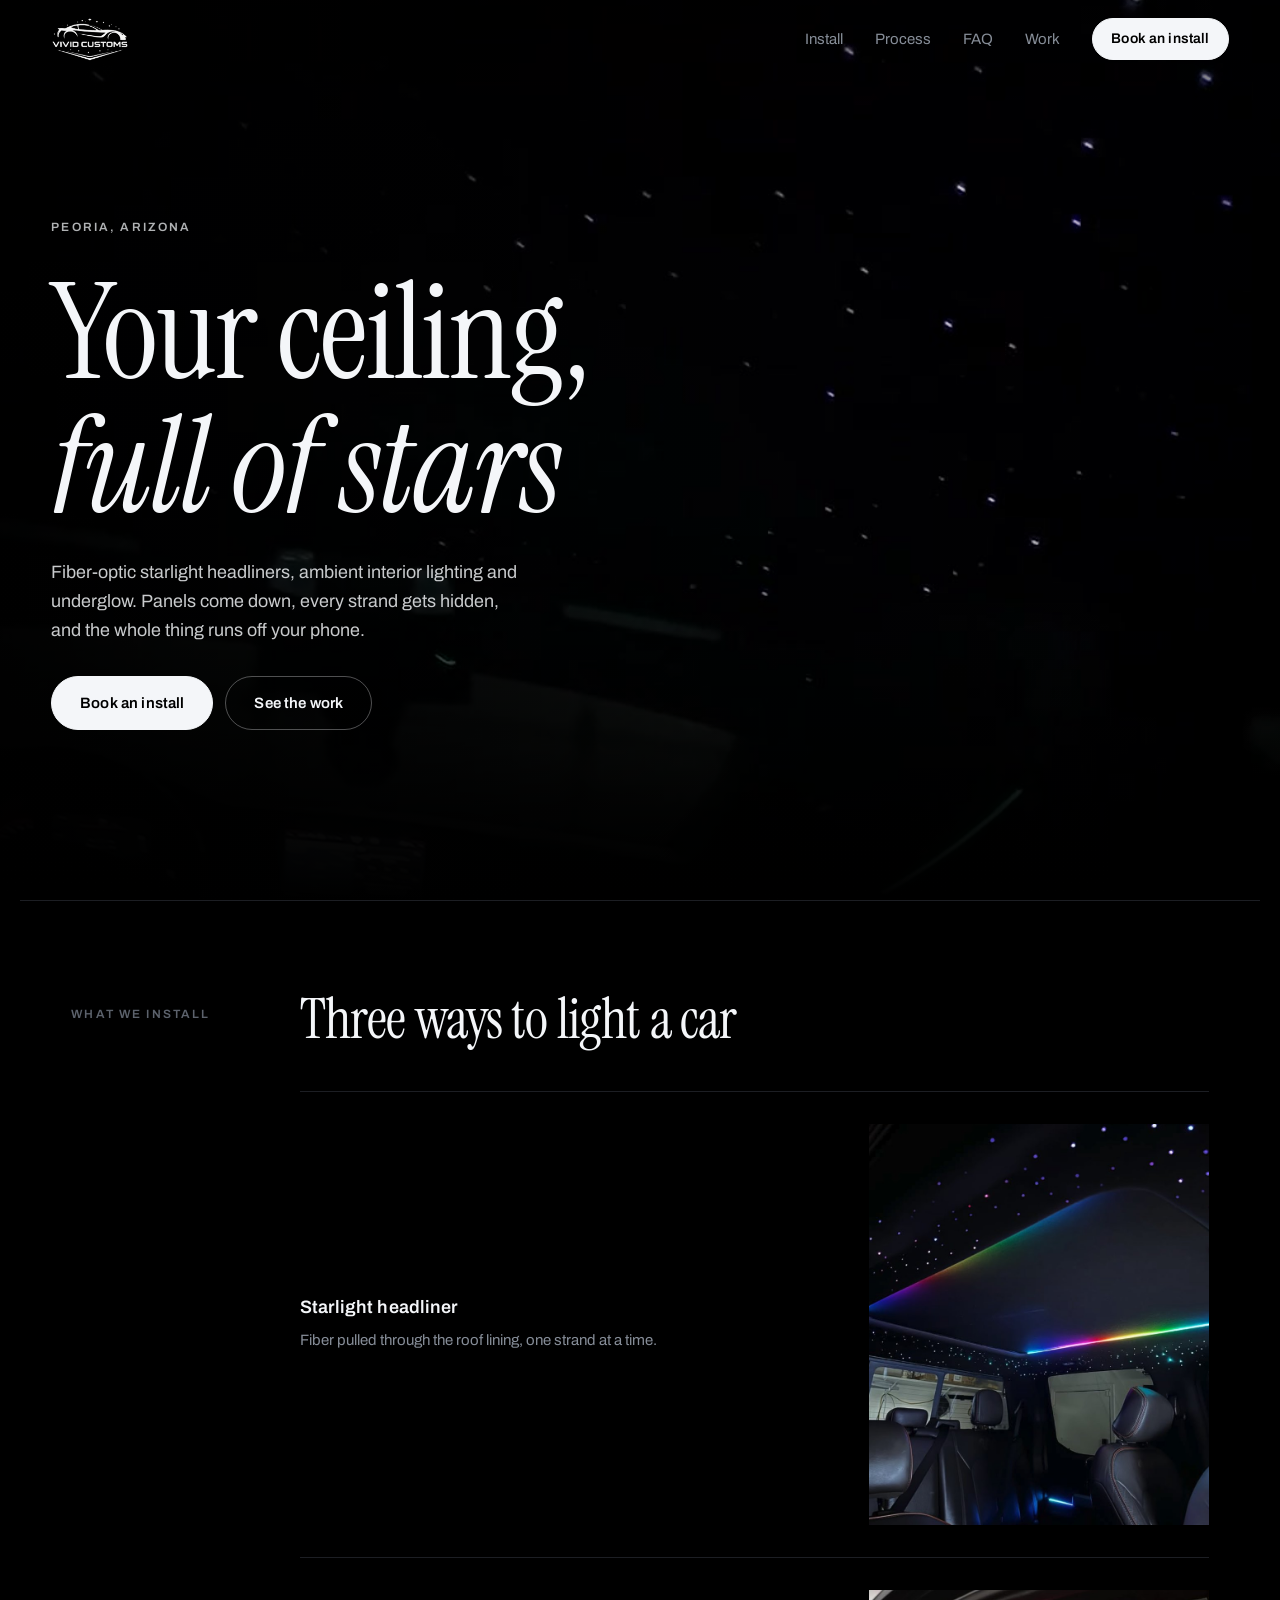
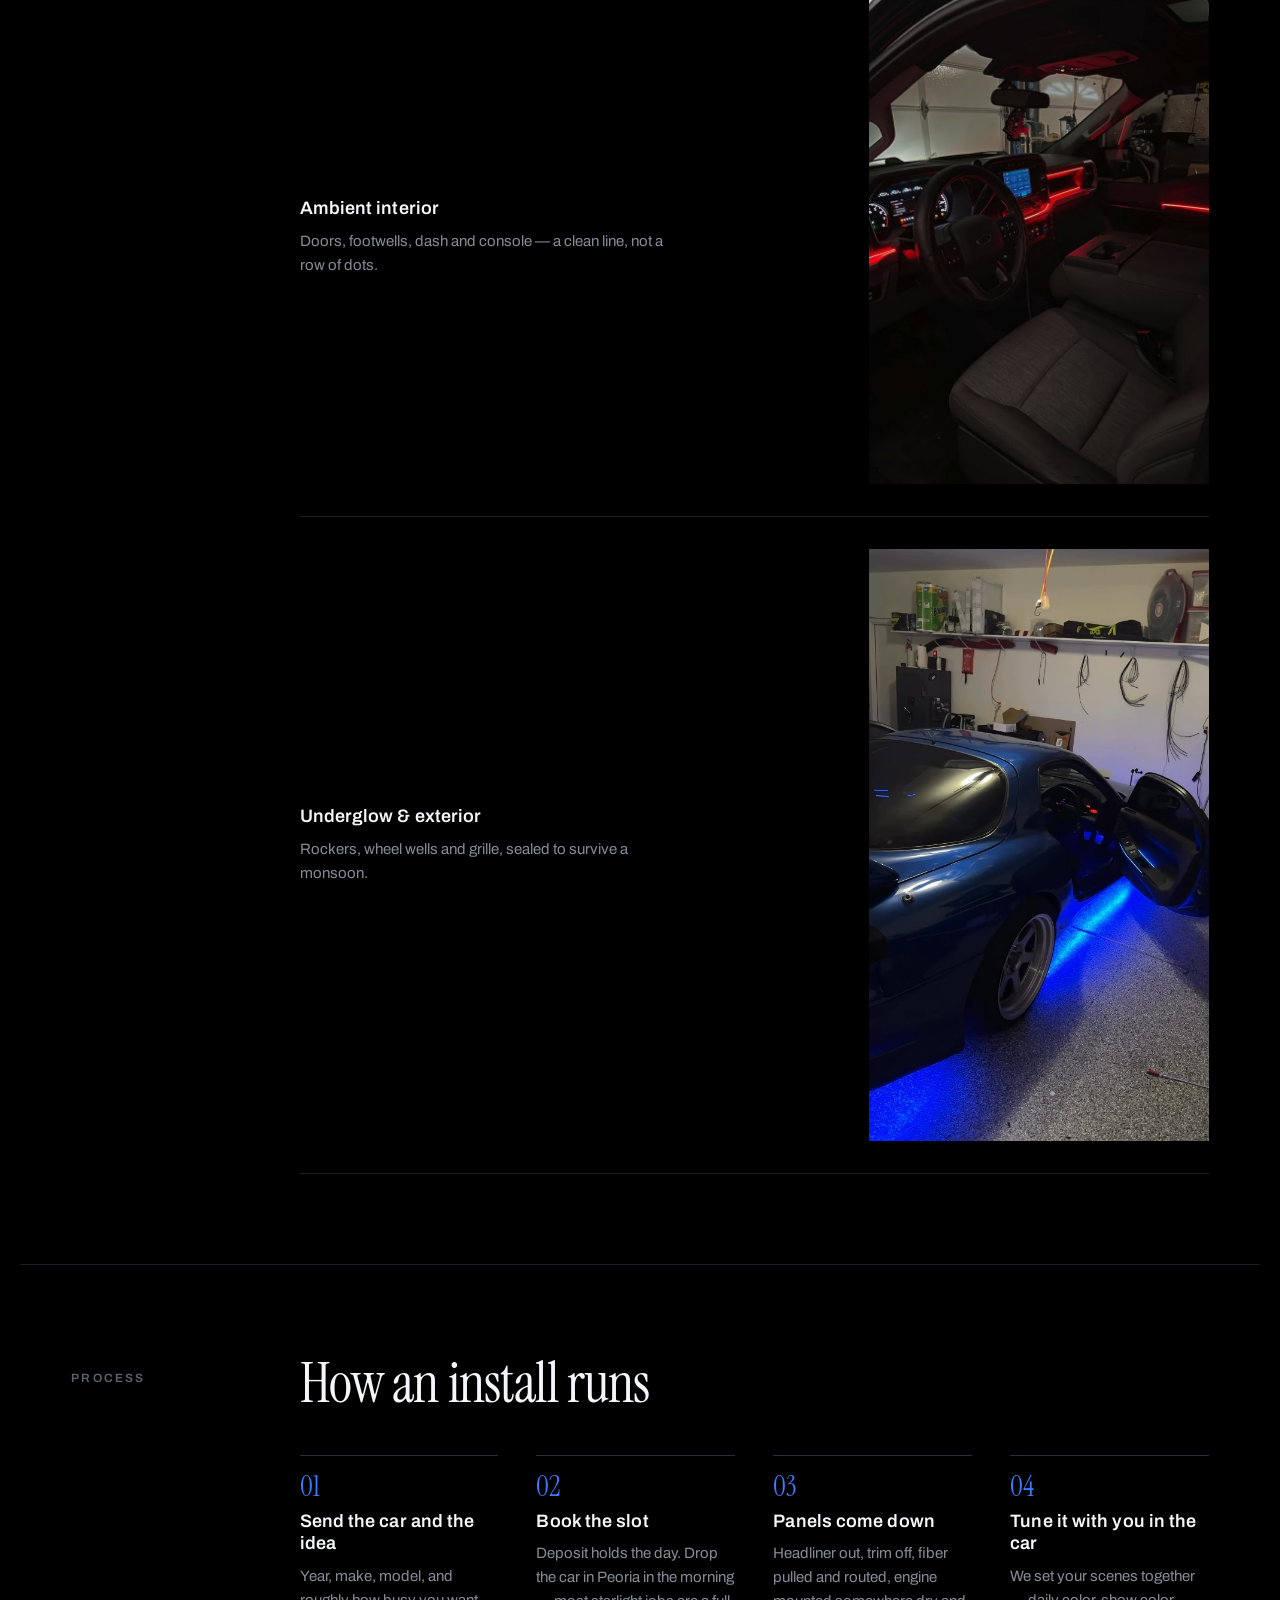
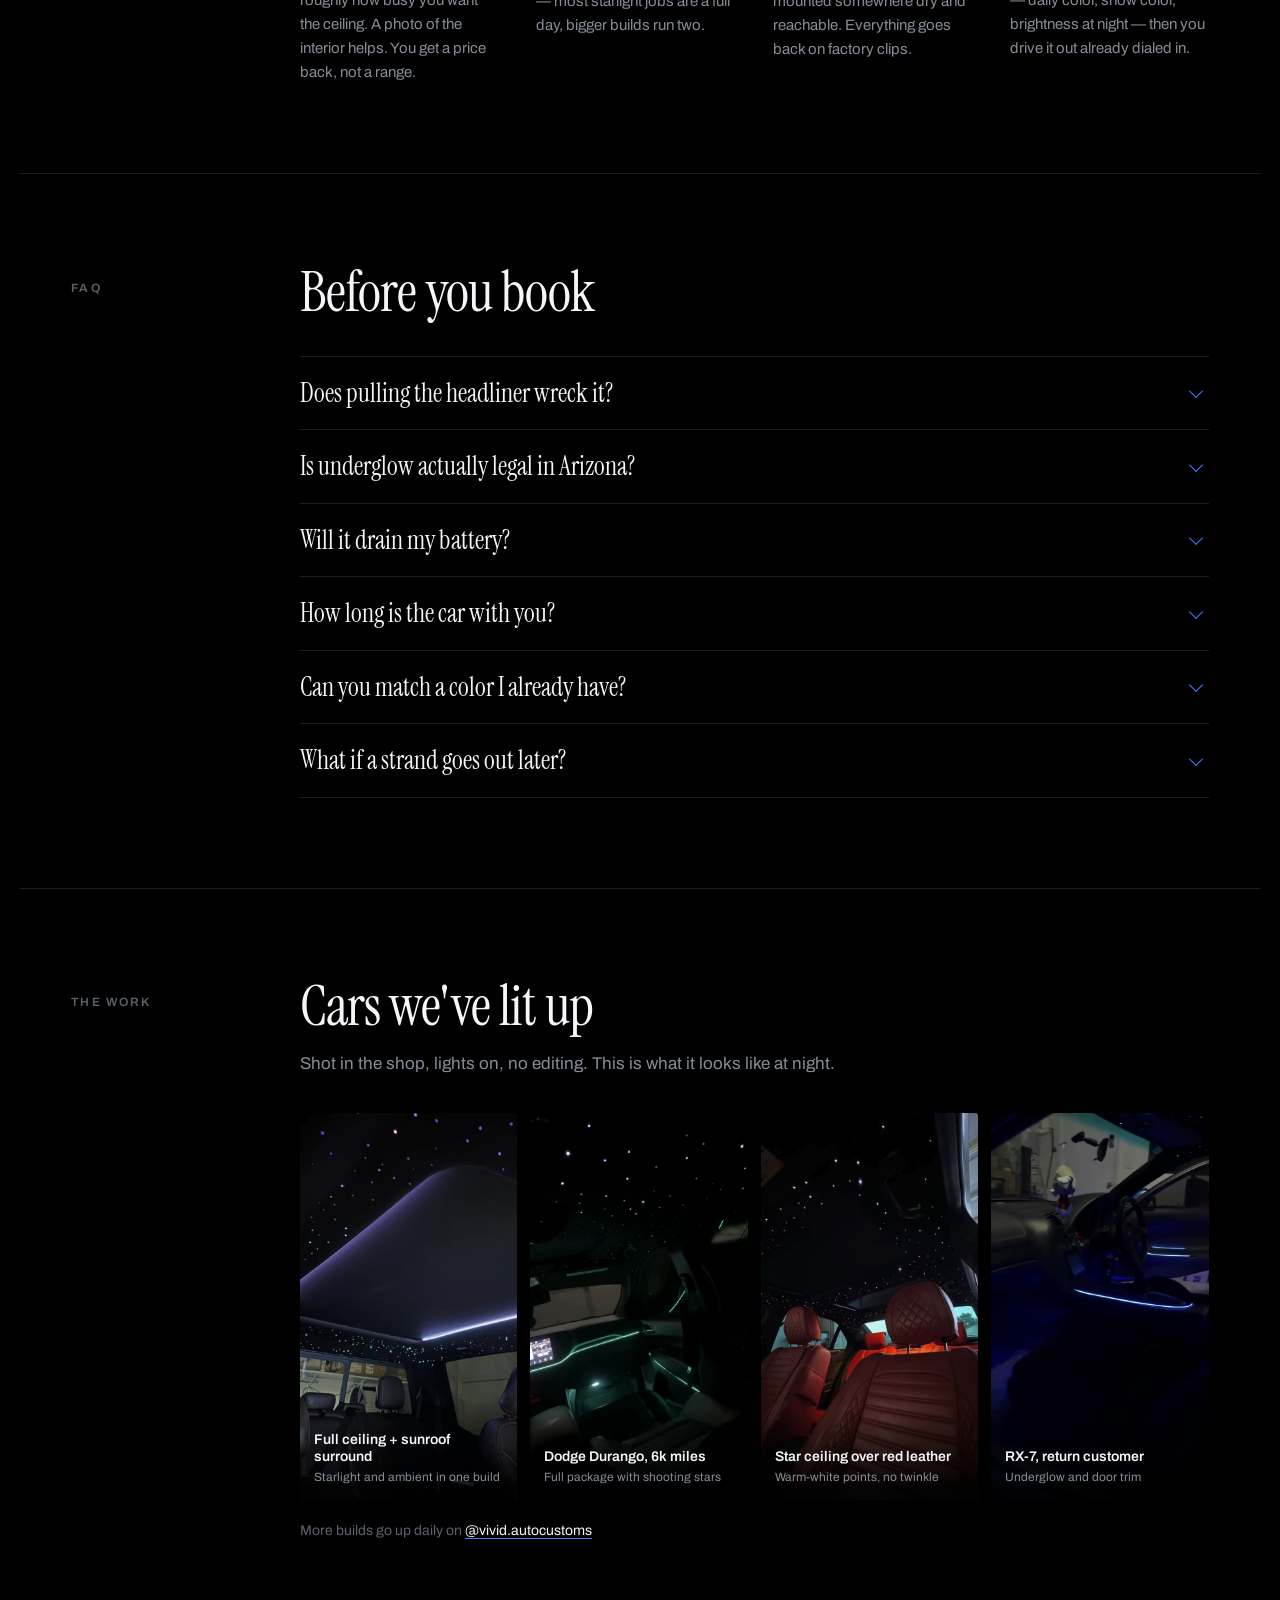
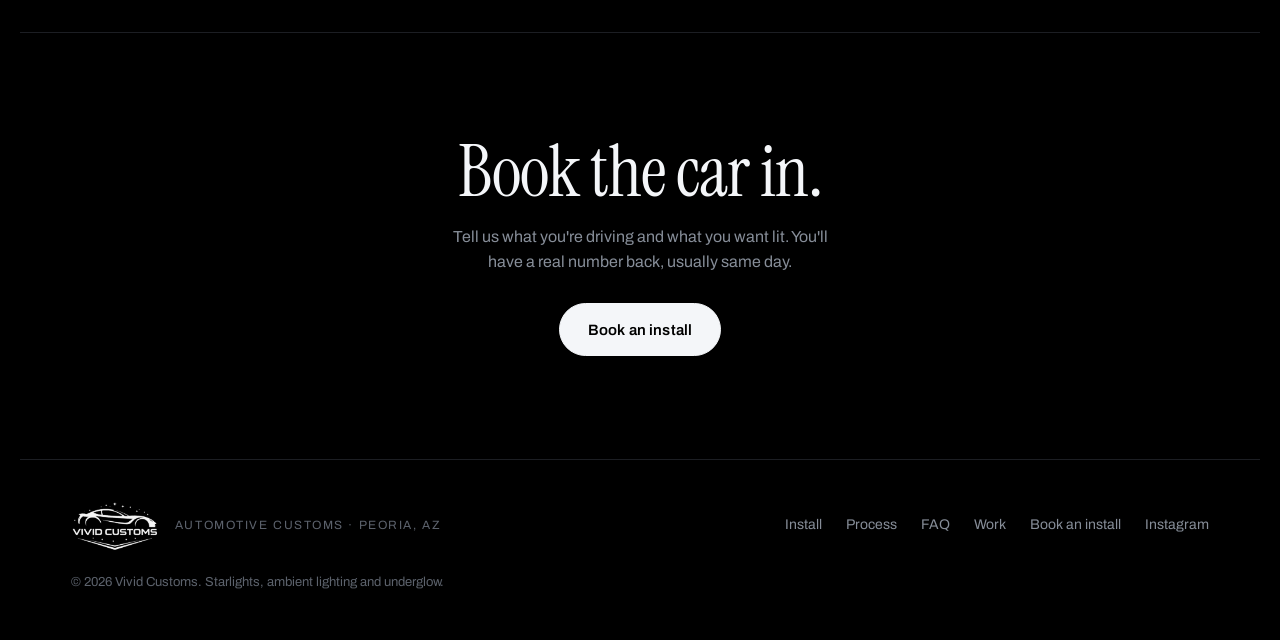
==== commit 85907e9b: "Drop the hero strip so the landing page runs full-bleed Removes the bar under the hero buttons (the " ====
--- a/index.html
+++ b/index.html
@@ -55,12 +55,6 @@
     </div>
   </div>
 
-  <ul class="hero__strip">
-    <li>Starlight headliners</li>
-    <li>Ambient interior</li>
-    <li>Underglow &amp; exterior</li>
-    <li class="hero__strip--end"><a href="https://www.instagram.com/vivid.autocustoms/" target="_blank" rel="noopener">@vivid.autocustoms</a></li>
-  </ul>
 </section>
 
 <!-- ── services ─────────────────────────────────────────── -->
--- a/styles.css
+++ b/styles.css
@@ -134,8 +134,8 @@
 .hero{
   position:relative;
   min-height:100svh;
-  display:flex; flex-direction:column; justify-content:flex-end;
-  padding:7rem var(--pad) 0;
+  display:flex; flex-direction:column; justify-content:center;
+  padding:7rem var(--pad) 4rem;
   overflow:hidden;
   isolation:isolate;
 }
@@ -153,9 +153,8 @@
 }
 
 .hero__inner{
-  width:100%; max-width:var(--max); margin:auto auto 0;
+  width:100%; max-width:var(--max); margin-inline:auto;
   display:flex; flex-direction:column; align-items:flex-start; gap:1.5rem;
-  padding-block:2rem 4.5rem;
 }
 .hero__inner > *{ max-width:100%; }
 
@@ -167,18 +166,6 @@
 
 .hero__sub{ max-width:48ch; color:rgba(244,246,249,.82); font-size:clamp(1rem,1.4vw,1.1875rem); }
 .hero__cta{ display:flex; flex-wrap:wrap; gap:.75rem; margin-top:.5rem; }
-
-.hero__strip{
-  list-style:none; margin:0; padding:1.1rem 0;
-  width:100%; max-width:var(--max); margin-inline:auto;
-  border-top:1px solid rgba(244,246,249,.16);
-  display:flex; flex-wrap:wrap; gap:.5rem 2.5rem;
-  font-size:.8125rem; text-transform:uppercase; letter-spacing:.14em;
-  font-weight:500; color:rgba(244,246,249,.62);
-}
-.hero__strip--end{ margin-left:auto; }
-.hero__strip a{ text-decoration:none; color:var(--white); }
-.hero__strip a:hover{ color:var(--glow); }
 
 /* ── section shell: a label rail, then the content ───────── */
 
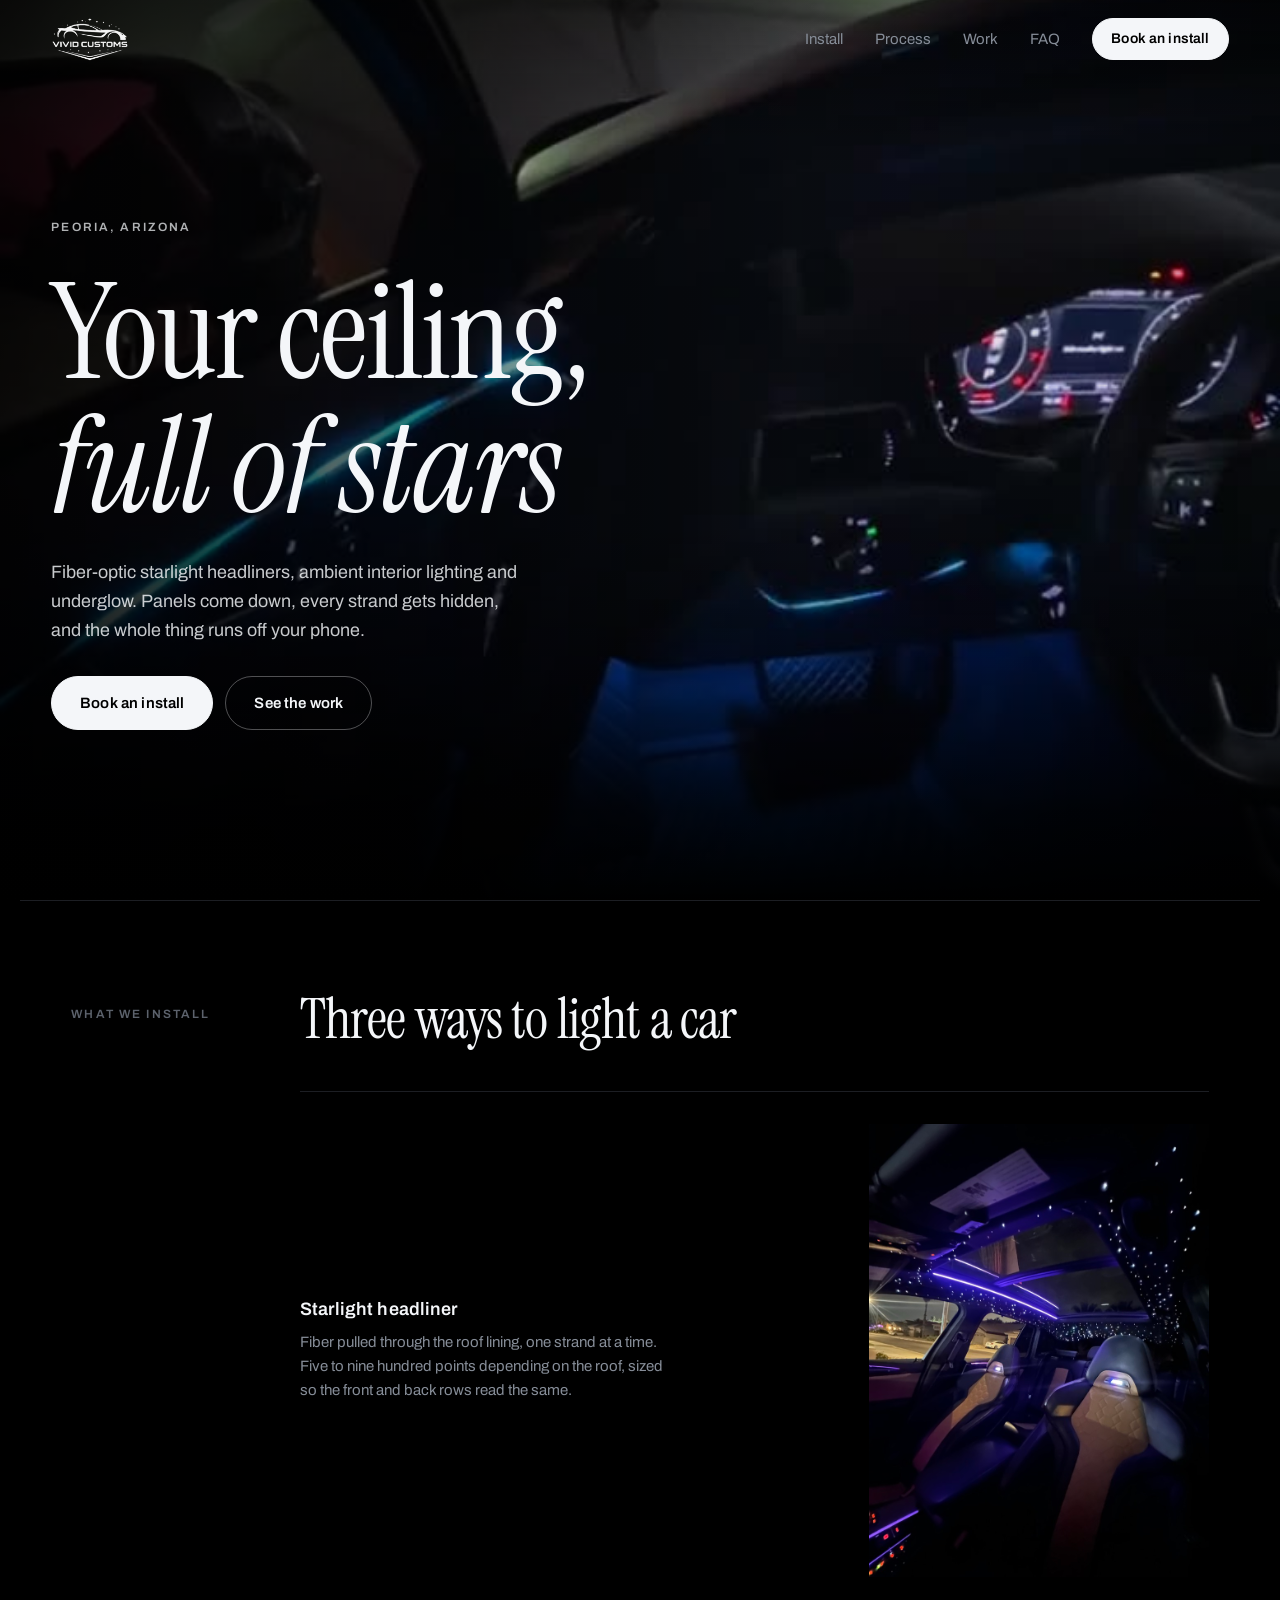
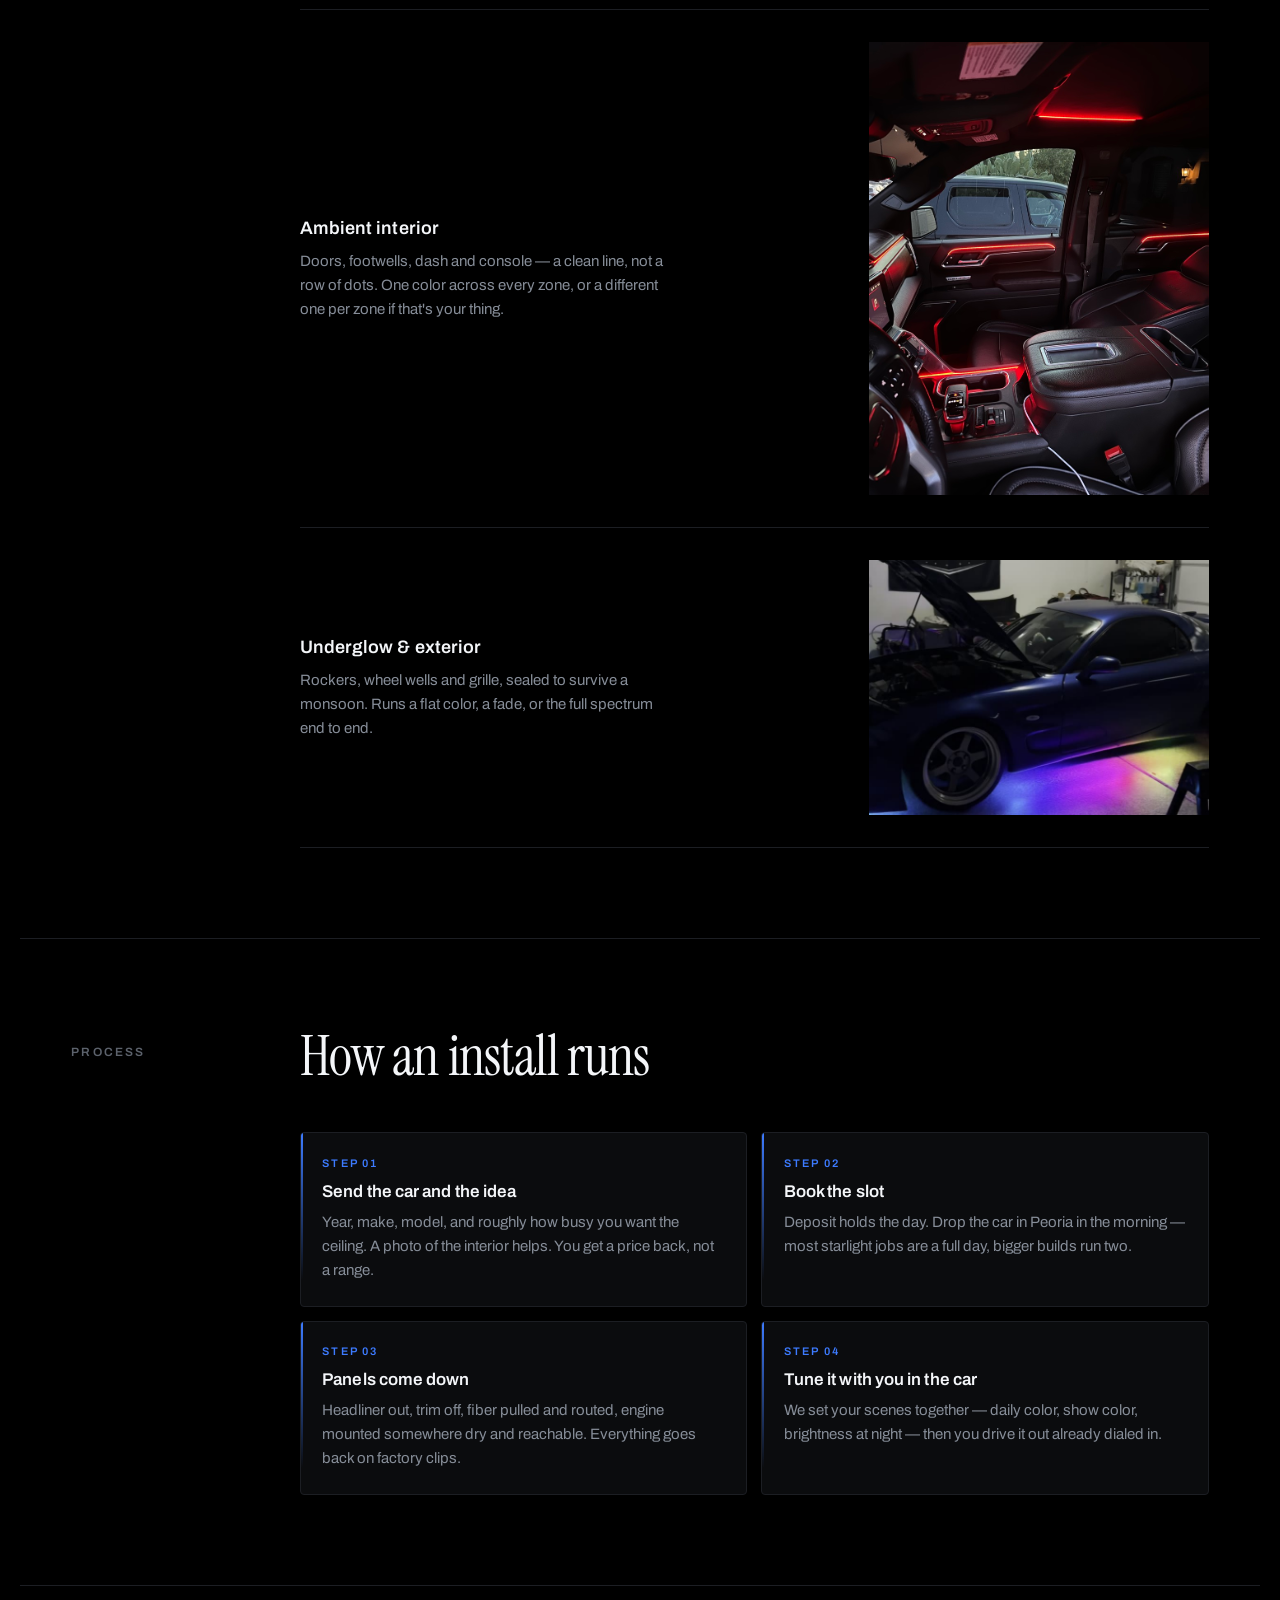
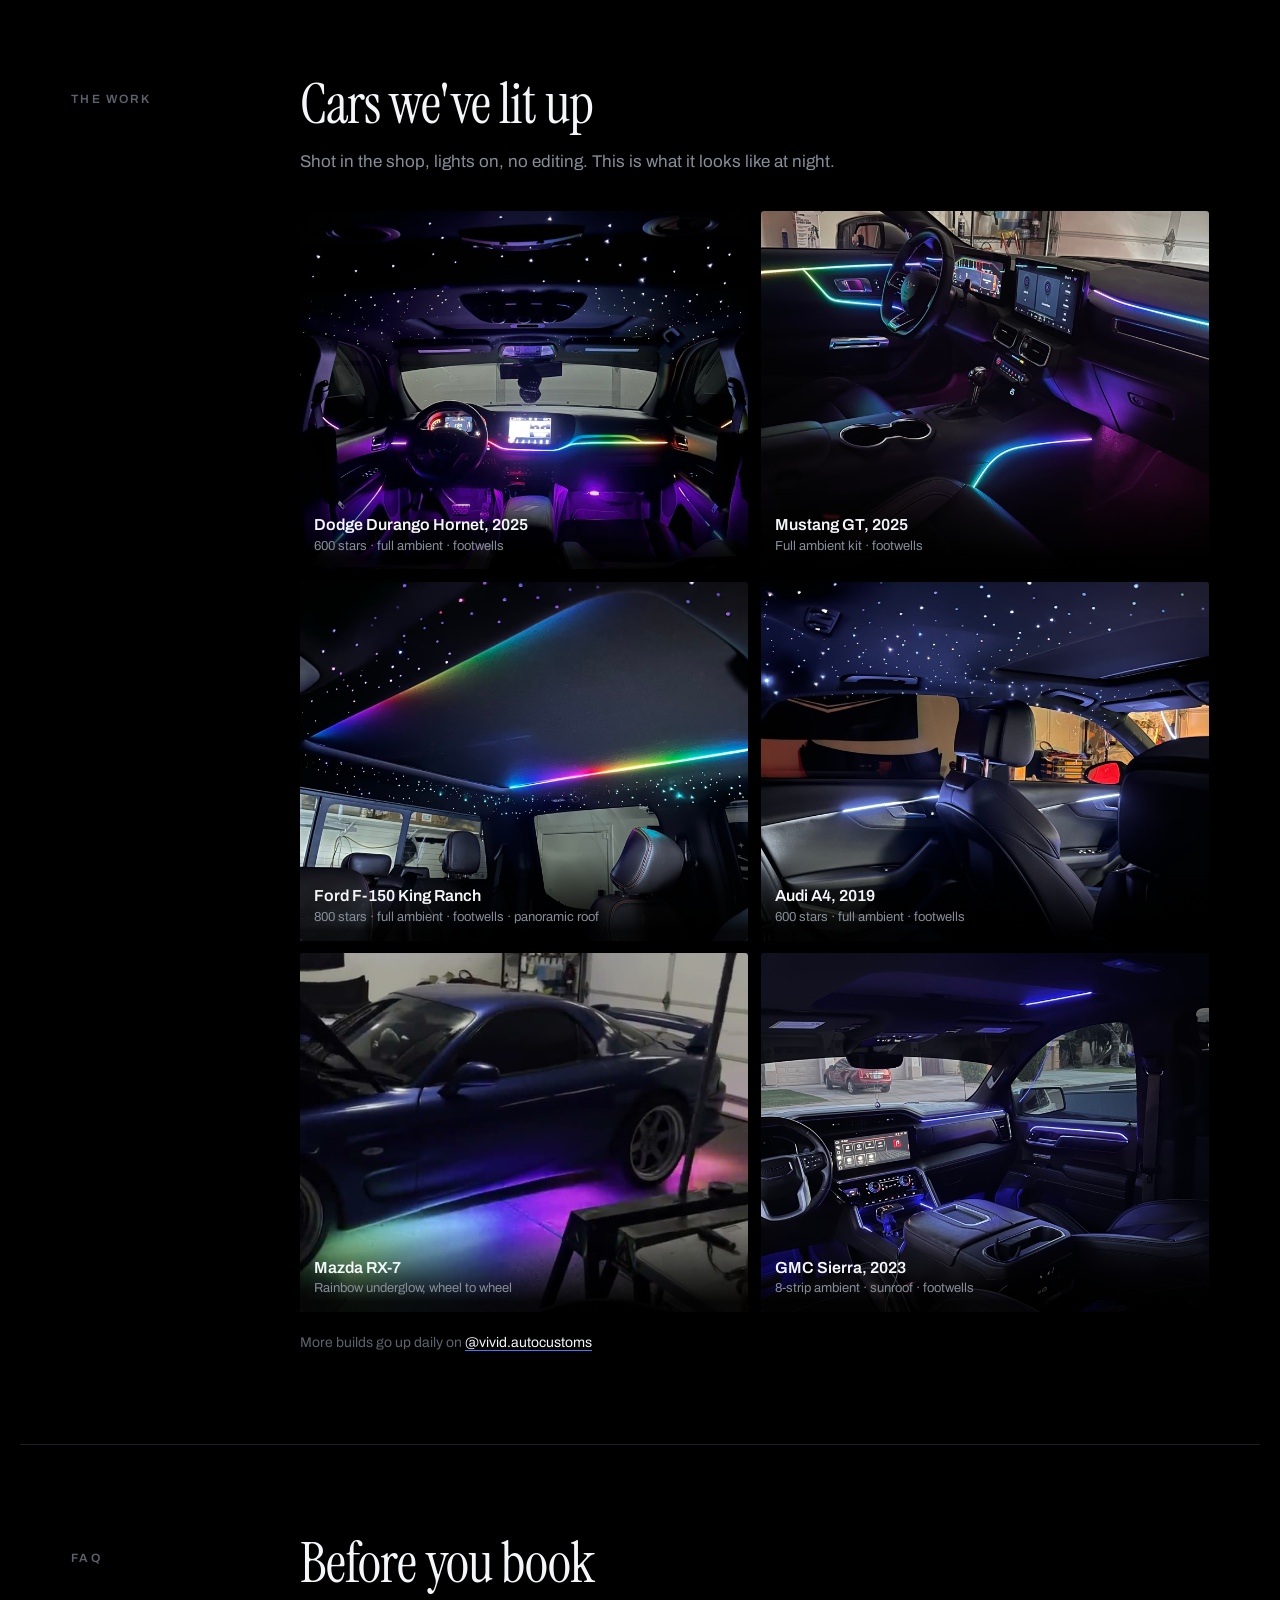
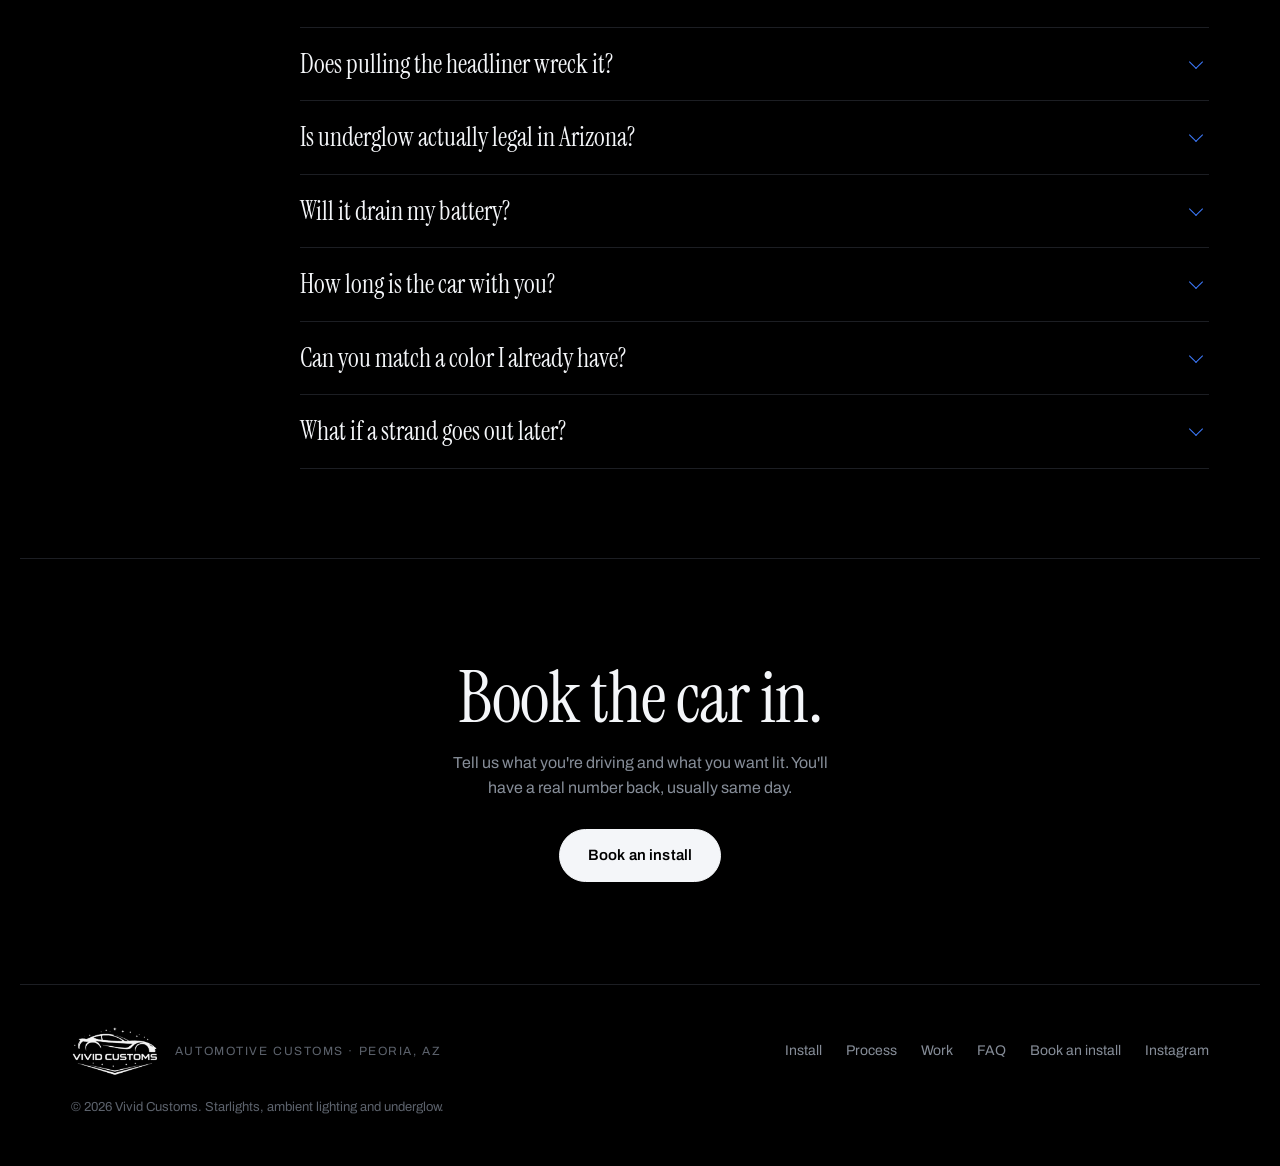
==== commit 5f17b9df: "Rebuild around the shop footage and turn booking into a quiz Hero, service shots and the work grid a" ====
--- a/index.html
+++ b/index.html
@@ -28,8 +28,8 @@
   <nav class="nav__links" aria-label="Sections">
     <a href="#install">Install</a>
     <a href="#process">Process</a>
+    <a href="#work">Work</a>
     <a href="#faq">FAQ</a>
-    <a href="#work">Work</a>
   </nav>
   <a class="btn btn--sm" href="book.html">Book an install</a>
 </header>
@@ -67,28 +67,28 @@
       <article class="rowitem">
         <div class="rowitem__lead">
           <h3>Starlight headliner</h3>
-          <p>Fiber pulled through the roof lining, one strand at a time.</p>
+          <p>Fiber pulled through the roof lining, one strand at a time. Five to nine hundred points depending on the roof, sized so the front and back rows read the same.</p>
         </div>
-        <img class="rowitem__shot" src="images/services/starlight.jpg" alt="Star ceiling filled with fiber-optic points, with an RGB light line running around the sunroof surround"
-             width="824" height="973" loading="lazy" decoding="async">
+        <img class="rowitem__shot" src="images/services/starlight.jpg" alt="Star ceiling packed with fiber-optic points either side of a panoramic roof, with a blue ambient line running the length of the cabin"
+             width="1100" height="825" loading="lazy" decoding="async">
       </article>
 
       <article class="rowitem">
         <div class="rowitem__lead">
           <h3>Ambient interior</h3>
-          <p>Doors, footwells, dash and console — a clean line, not a row of dots.</p>
+          <p>Doors, footwells, dash and console &mdash; a clean line, not a row of dots. One color across every zone, or a different one per zone if that's your thing.</p>
         </div>
-        <img class="rowitem__shot" src="images/services/ambient.jpg" alt="Truck cabin at night with red ambient light lines running across the dash and down the door cards"
-             width="690" height="1002" loading="lazy" decoding="async">
+        <img class="rowitem__shot" src="images/services/ambient.jpg" alt="Truck cabin at night lit red, with ambient lines running across the dash, around the vents and down both door cards"
+             width="1100" height="825" loading="lazy" decoding="async">
       </article>
 
       <article class="rowitem">
         <div class="rowitem__lead">
           <h3>Underglow &amp; exterior</h3>
-          <p>Rockers, wheel wells and grille, sealed to survive a monsoon.</p>
+          <p>Rockers, wheel wells and grille, sealed to survive a monsoon. Runs a flat color, a fade, or the full spectrum end to end.</p>
         </div>
-        <img class="rowitem__shot" src="images/services/underglow.jpg" alt="RX-7 in a garage with blue underglow spilling out from under the sills onto the floor"
-             width="568" height="990" loading="lazy" decoding="async">
+        <img class="rowitem__shot" src="images/services/underglow.jpg" alt="Blue RX-7 in the shop with rainbow underglow spilling out from under the sills across the floor"
+             width="720" height="540" loading="lazy" decoding="async">
       </article>
     </div>
   </div>
@@ -102,26 +102,64 @@
 
     <ol class="steps">
       <li>
-        <span class="steps__n">01</span>
+        <span class="steps__n">Step 01</span>
         <h3>Send the car and the idea</h3>
         <p>Year, make, model, and roughly how busy you want the ceiling. A photo of the interior helps. You get a price back, not a range.</p>
       </li>
       <li>
-        <span class="steps__n">02</span>
+        <span class="steps__n">Step 02</span>
         <h3>Book the slot</h3>
         <p>Deposit holds the day. Drop the car in Peoria in the morning — most starlight jobs are a full day, bigger builds run two.</p>
       </li>
       <li>
-        <span class="steps__n">03</span>
+        <span class="steps__n">Step 03</span>
         <h3>Panels come down</h3>
         <p>Headliner out, trim off, fiber pulled and routed, engine mounted somewhere dry and reachable. Everything goes back on factory clips.</p>
       </li>
       <li>
-        <span class="steps__n">04</span>
+        <span class="steps__n">Step 04</span>
         <h3>Tune it with you in the car</h3>
         <p>We set your scenes together — daily color, show color, brightness at night — then you drive it out already dialed in.</p>
       </li>
     </ol>
+  </div>
+</section>
+
+<!-- ── work ─────────────────────────────────────────────── -->
+<section class="sec" id="work">
+  <div class="sec__rail"><span class="label">The work</span></div>
+  <div class="sec__body">
+    <h2 class="sec__h2">Cars we've lit up</h2>
+    <p class="lede">Shot in the shop, lights on, no editing. This is what it looks like at night.</p>
+
+    <div class="panes">
+      <figure class="pane">
+        <img src="images/work/durango.jpg" alt="Dodge Durango cabin with a full star ceiling above, a rainbow ambient line across the dash and doors, and lit footwells" loading="lazy" width="1100" height="825">
+        <figcaption><b>Dodge Durango Hornet, 2025</b><span>600 stars &middot; full ambient &middot; footwells</span></figcaption>
+      </figure>
+      <figure class="pane">
+        <img src="images/work/mustang-gt.jpg" alt="Mustang GT cabin with ambient lines running the full spectrum across the dash, door card and console, and a lit footwell" loading="lazy" width="1100" height="825">
+        <figcaption><b>Mustang GT, 2025</b><span>Full ambient kit &middot; footwells</span></figcaption>
+      </figure>
+      <figure class="pane">
+        <img src="images/work/king-ranch.jpg" alt="Ford F-150 King Ranch headliner filled with stars, with a rainbow ambient strip running the length of the panoramic roof" loading="lazy" width="1100" height="825">
+        <figcaption><b>Ford F-150 King Ranch</b><span>800 stars &middot; full ambient &middot; footwells &middot; panoramic roof</span></figcaption>
+      </figure>
+      <figure class="pane">
+        <img src="images/work/audi-a4.jpg" alt="Audi A4 cabin with a dense star ceiling overhead, cyan ambient lines along the doors and seats, and lit footwells" loading="lazy" width="1100" height="825">
+        <figcaption><b>Audi A4, 2019</b><span>600 stars &middot; full ambient &middot; footwells</span></figcaption>
+      </figure>
+      <figure class="pane">
+        <video src="video/rx7-underglow.mp4" poster="video/rx7-underglow.jpg" width="720" height="576" muted loop playsinline preload="none" aria-label="Blue RX-7 in the shop with rainbow underglow washing the floor as the colours move down the car"></video>
+        <figcaption><b>Mazda RX-7</b><span>Rainbow underglow, wheel to wheel</span></figcaption>
+      </figure>
+      <figure class="pane">
+        <img src="images/work/sierra.jpg" alt="GMC Sierra cabin lit blue, with ambient strips across the dash and doors, a lit line around the sunroof and blue footwells" loading="lazy" width="1100" height="825">
+        <figcaption><b>GMC Sierra, 2023</b><span>8-strip ambient &middot; sunroof &middot; footwells</span></figcaption>
+      </figure>
+    </div>
+
+    <p class="note">More builds go up daily on <a href="https://www.instagram.com/vivid.autocustoms/" target="_blank" rel="noopener">@vivid.autocustoms</a></p>
   </div>
 </section>
 
@@ -157,36 +195,6 @@
         <p>Bring it back. Fiber doesn't burn out the way an LED does, so a dead point is almost always the engine or a connection, and both are quick to sort.</p>
       </details>
     </div>
-  </div>
-</section>
-
-<!-- ── work ─────────────────────────────────────────────── -->
-<section class="sec" id="work">
-  <div class="sec__rail"><span class="label">The work</span></div>
-  <div class="sec__body">
-    <h2 class="sec__h2">Cars we've lit up</h2>
-    <p class="lede">Shot in the shop, lights on, no editing. This is what it looks like at night.</p>
-
-    <div class="panes">
-      <figure class="pane">
-        <img src="images/work/starlight-suv.jpg" alt="SUV headliner filled with violet and teal fiber-optic stars, with a lit LED line around the sunroof surround" loading="lazy" width="897" height="1121">
-        <figcaption><b>Full ceiling + sunroof surround</b><span>Starlight and ambient in one build</span></figcaption>
-      </figure>
-      <figure class="pane">
-        <video src="video/starlight-durango.mp4" poster="video/starlight-durango.jpg" width="720" height="1280" muted loop playsinline preload="none" aria-label="Dodge Durango interior with a full starlight ceiling and shooting stars crossing the headliner"></video>
-        <figcaption><b>Dodge Durango, 6k miles</b><span>Full package with shooting stars</span></figcaption>
-      </figure>
-      <figure class="pane">
-        <img src="images/work/starlight-red.jpg" alt="Starlight headliner above red quilted leather seats" loading="lazy" width="779" height="1116">
-        <figcaption><b>Star ceiling over red leather</b><span>Warm-white points, no twinkle</span></figcaption>
-      </figure>
-      <figure class="pane">
-        <video src="video/underglow-rx7.mp4" poster="video/underglow-rx7.jpg" width="720" height="1280" muted loop playsinline preload="none" aria-label="RX-7 with blue underglow spilling out from under the door sills and lit door trim"></video>
-        <figcaption><b>RX-7, return customer</b><span>Underglow and door trim</span></figcaption>
-      </figure>
-    </div>
-
-    <p class="note">More builds go up daily on <a href="https://www.instagram.com/vivid.autocustoms/" target="_blank" rel="noopener">@vivid.autocustoms</a></p>
   </div>
 </section>
 
@@ -207,8 +215,8 @@
   <nav class="foot__links" aria-label="Footer">
     <a href="#install">Install</a>
     <a href="#process">Process</a>
+    <a href="#work">Work</a>
     <a href="#faq">FAQ</a>
-    <a href="#work">Work</a>
     <a href="book.html">Book an install</a>
     <a href="https://www.instagram.com/vivid.autocustoms/" target="_blank" rel="noopener">Instagram</a>
   </nav>
--- a/styles.css
+++ b/styles.css
@@ -143,12 +143,12 @@
   position:absolute; inset:0; z-index:-2;
   width:100%; height:100%;
   object-fit:cover;
-  object-position:center 12%;
+  object-position:center 35%;
 }
 .hero__scrim{
   position:absolute; inset:0; z-index:-1;
   background:
-    linear-gradient(to right, rgba(0,0,0,.90) 0%, rgba(0,0,0,.58) 36%, rgba(0,0,0,.12) 62%, rgba(0,0,0,.28) 100%),
+    linear-gradient(to right, rgba(0,0,0,.86) 0%, rgba(0,0,0,.50) 36%, rgba(0,0,0,.04) 62%, rgba(0,0,0,.18) 100%),
     linear-gradient(to bottom, rgba(0,0,0,.6) 0%, transparent 16%, transparent 58%, rgba(0,0,0,.88) 90%, var(--ink) 100%);
 }
 
@@ -200,26 +200,24 @@
 .rowitem__lead p{ color:var(--mute); font-size:.9375rem; max-width:42ch; }
 
 .rowitem__shot{
-  /* Uniform width, natural height — nothing is cropped. A fixed 9:16 frame
-     would letterbox two of the three (only the underglow shot is really 9:16)
-     and leave dead space in the row. */
+  /* Uniform width, natural height — nothing is cropped. Every shot is 4:3
+     out of the camera, so the three rows land at the same height anyway. */
   width:100%; max-width:340px; height:auto;
   margin-left:auto;
 }
 
 @media (max-width: 680px){ .rowitem{ grid-template-columns:minmax(0,1fr); } }
 
-/* ── work panes (all source media is 9:16) ───────────────── */
+/* ── work panes (5:4 frames, two up — big enough to read) ─── */
 
 .panes{
   margin-top:1rem;
   display:grid; grid-template-columns:repeat(2,minmax(0,1fr));
   gap:clamp(.5rem,1vw,.875rem);
 }
-@media (min-width: 560px){ .panes{ grid-template-columns:repeat(3,minmax(0,1fr)); } }
-@media (min-width: 900px){ .panes{ grid-template-columns:repeat(4,minmax(0,1fr)); } }
-
-.pane{ margin:0; position:relative; overflow:hidden; background:var(--ink); border-radius:3px; aspect-ratio:9/16; }
+@media (min-width: 720px){ .panes{ grid-template-columns:repeat(2,minmax(0,1fr)); } }
+
+.pane{ margin:0; position:relative; overflow:hidden; background:var(--ink); border-radius:3px; aspect-ratio:5/4; }
 .pane img, .pane video{
   position:absolute; inset:0;
   width:100%; height:100%; object-fit:cover;
@@ -228,27 +226,44 @@
 .pane:hover img, .pane:hover video{ transform:scale(1.04); }
 .pane figcaption{
   position:absolute; inset:auto 0 0 0;
-  padding:2.5rem .9rem .85rem;
+  padding:2rem .9rem .8rem;
   background:linear-gradient(to top, rgba(0,0,0,.92) 12%, transparent);
   display:flex; flex-direction:column; gap:.1rem;
 }
-.pane figcaption b{ font-size:.875rem; font-weight:600; line-height:1.2; }
-.pane figcaption span{ font-size:.75rem; color:var(--mute); }
+.pane figcaption b{ font-size:1rem; font-weight:600; line-height:1.2; }
+.pane figcaption span{ font-size:.8125rem; color:var(--mute); }
 
 /* ── process ─────────────────────────────────────────────── */
 
 .steps{
-  list-style:none; margin:1.5rem 0 0; padding:0;
-  display:grid; grid-template-columns:repeat(2,minmax(0,1fr));
-  gap:clamp(1.5rem,3vw,2.5rem);
-}
-@media (min-width: 900px){ .steps{ grid-template-columns:repeat(4,minmax(0,1fr)); } }
-@media (max-width: 460px){ .steps{ grid-template-columns:minmax(0,1fr); } }
-.steps li{ display:flex; flex-direction:column; gap:.55rem; padding-top:1.1rem; border-top:1px solid var(--line-2); }
+  list-style:none; margin:1.75rem 0 0; padding:0;
+  display:grid; grid-template-columns:minmax(0,1fr);
+  gap:clamp(.6rem,1.2vw,.875rem);
+  counter-reset:step;
+}
+@media (min-width: 720px){ .steps{ grid-template-columns:repeat(2,minmax(0,1fr)); } }
+
+.steps li{
+  position:relative; overflow:hidden;
+  display:flex; flex-direction:column; gap:.5rem;
+  padding:1.35rem 1.35rem 1.5rem;
+  background:var(--sheet);
+  border:1px solid var(--line);
+  border-radius:4px;
+  transition:border-color .25s ease, background .25s ease;
+}
+.steps li::before{
+  content:""; position:absolute; inset:0 auto 0 0; width:2px;
+  background:linear-gradient(to bottom, var(--glow), transparent 85%);
+}
+.steps li:hover{ background:var(--sheet-2); border-color:var(--line-2); }
+
 .steps__n{
-  font-family:var(--serif); font-size:1.75rem; line-height:1;
+  font-family:var(--sans); font-weight:600;
+  font-size:.6875rem; text-transform:uppercase; letter-spacing:.2em;
   color:var(--glow); font-variant-numeric:tabular-nums;
 }
+.steps h3{ font-size:1.0625rem; }
 .steps p{ color:var(--mute); font-size:.9375rem; }
 
 /* ── faq ─────────────────────────────────────────────────── */
@@ -308,8 +323,9 @@
 
 @media (prefers-reduced-motion: reduce){
   [data-reveal]{ opacity:1; transform:none; transition:none; }
+  .wiz__fill{ transition:none; }
   .hero__video{ display:none; }
-  .hero{ background:url("video/hero-poster.jpg") center 12%/cover no-repeat; }
+  .hero{ background:url("video/hero-poster.jpg") center 35%/cover no-repeat; }
   .pane img, .pane video{ transition:none; }
   .pane:hover img, .pane:hover video{ transform:none; }
 }
@@ -338,9 +354,14 @@
 
 .form{ display:flex; flex-direction:column; gap:0; min-width:0; }
 
-/* numbered steps — this form really is a sequence */
+/* numbered steps — the whole form without JS, one at a time with it */
+[hidden]{ display:none !important; }
 .step{ border:0; margin:0; padding:2.25rem 0; border-top:1px solid var(--line); display:grid; gap:1.25rem; }
 .step:first-of-type{ border-top:0; padding-top:0; }
+
+.is-quiz{ min-height:26rem; }
+.is-quiz .step{ display:none; border-top:0; padding:0 0 .5rem; }
+.is-quiz .step.is-on{ display:grid; }
 .step__head{ display:flex; align-items:baseline; gap:.85rem; }
 .step__n{ font-family:var(--serif); font-size:1.5rem; line-height:1; color:var(--glow); font-variant-numeric:tabular-nums; }
 .step__head h2{ font-size:1.5rem; }
@@ -398,6 +419,38 @@
 .chips input:focus-visible + label{ outline:2px solid var(--glow); outline-offset:2px; }
 
 .form__actions{ display:flex; flex-direction:column; gap:.75rem; align-items:flex-start; padding-top:2rem; border-top:1px solid var(--line); }
+.wiz__nav{ display:flex; gap:.75rem; align-items:center; }
+
+/* progress + review, both only when the quiz is running */
+.wiz{ display:none; }
+.is-quiz .wiz{
+  display:flex; flex-direction:column; gap:.65rem;
+  padding-bottom:1.9rem; scroll-margin-top:6rem;
+}
+.wiz__track{ height:2px; background:var(--line-2); border-radius:2px; overflow:hidden; }
+.wiz__fill{ display:block; height:100%; width:16.6%; background:var(--glow); transition:width .35s cubic-bezier(.2,.7,.3,1); }
+.wiz__count{ font-size:.6875rem; font-weight:600; text-transform:uppercase; letter-spacing:.2em; color:var(--mute-2); }
+
+.review{ margin:0; display:flex; flex-direction:column; }
+.review__row{
+  display:grid; grid-template-columns:minmax(0,9rem) minmax(0,1fr) auto;
+  gap:.35rem 1rem; align-items:baseline;
+  padding:.85rem 0; border-bottom:1px solid var(--line);
+}
+.review__row:first-child{ border-top:1px solid var(--line); }
+.review__row dt{ font-size:.6875rem; font-weight:600; text-transform:uppercase; letter-spacing:.13em; color:var(--mute-2); }
+.review__row dd{ margin:0; font-size:.9375rem; }
+.review__edit{
+  font-family:var(--sans); font-size:.75rem; font-weight:600; color:var(--mute);
+  background:none; border:0; border-bottom:1px solid var(--line-2);
+  padding:.15rem .1rem; cursor:pointer;
+  transition:color .2s ease, border-color .2s ease;
+}
+.review__edit:hover{ color:var(--white); border-color:var(--glow); }
+@media (max-width: 560px){
+  .review__row{ grid-template-columns:minmax(0,1fr) auto; }
+  .review__row dt{ grid-column:1 / -1; }
+}
 .status{ font-size:.875rem; color:var(--glow); min-height:1.2em; }
 .status[data-err="true"]{ color:#FF8A7A; }
 .form__note{ font-size:.8125rem; color:var(--mute-2); max-width:56ch; }
@@ -409,9 +462,6 @@
   padding:1.5rem; display:flex; flex-direction:column; gap:1rem;
 }
 .summary h2{ font-size:1.375rem; }
-.summary dl{ margin:0; display:grid; grid-template-columns:auto minmax(0,1fr); gap:.55rem 1rem; }
-.summary dt{ font-size:.6875rem; font-weight:600; text-transform:uppercase; letter-spacing:.13em; color:var(--mute-2); padding-top:.15rem; }
-.summary dd{ margin:0; font-size:.875rem; color:var(--white); }
 .summary hr{ border:0; border-top:1px solid var(--line); margin:0; }
 .summary p{ font-size:.875rem; color:var(--mute); }
 .summary a{ color:var(--white); }
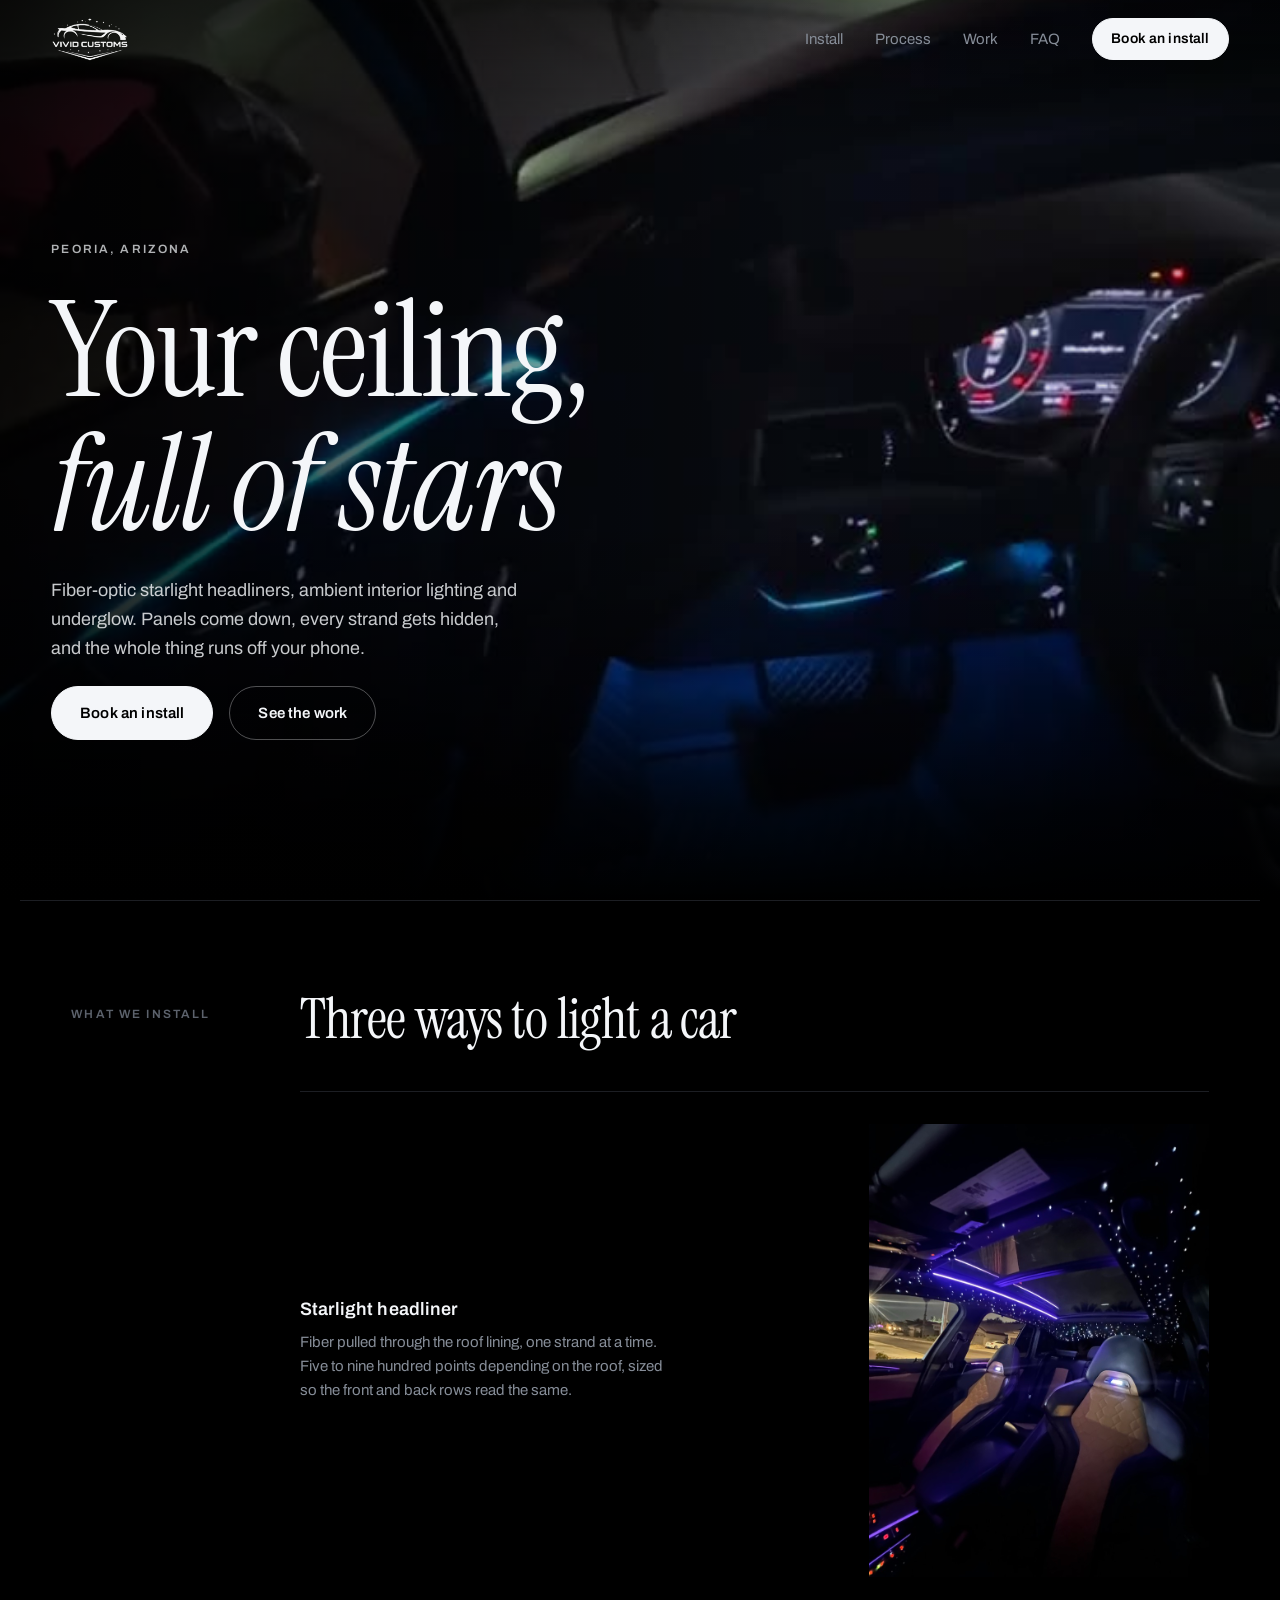
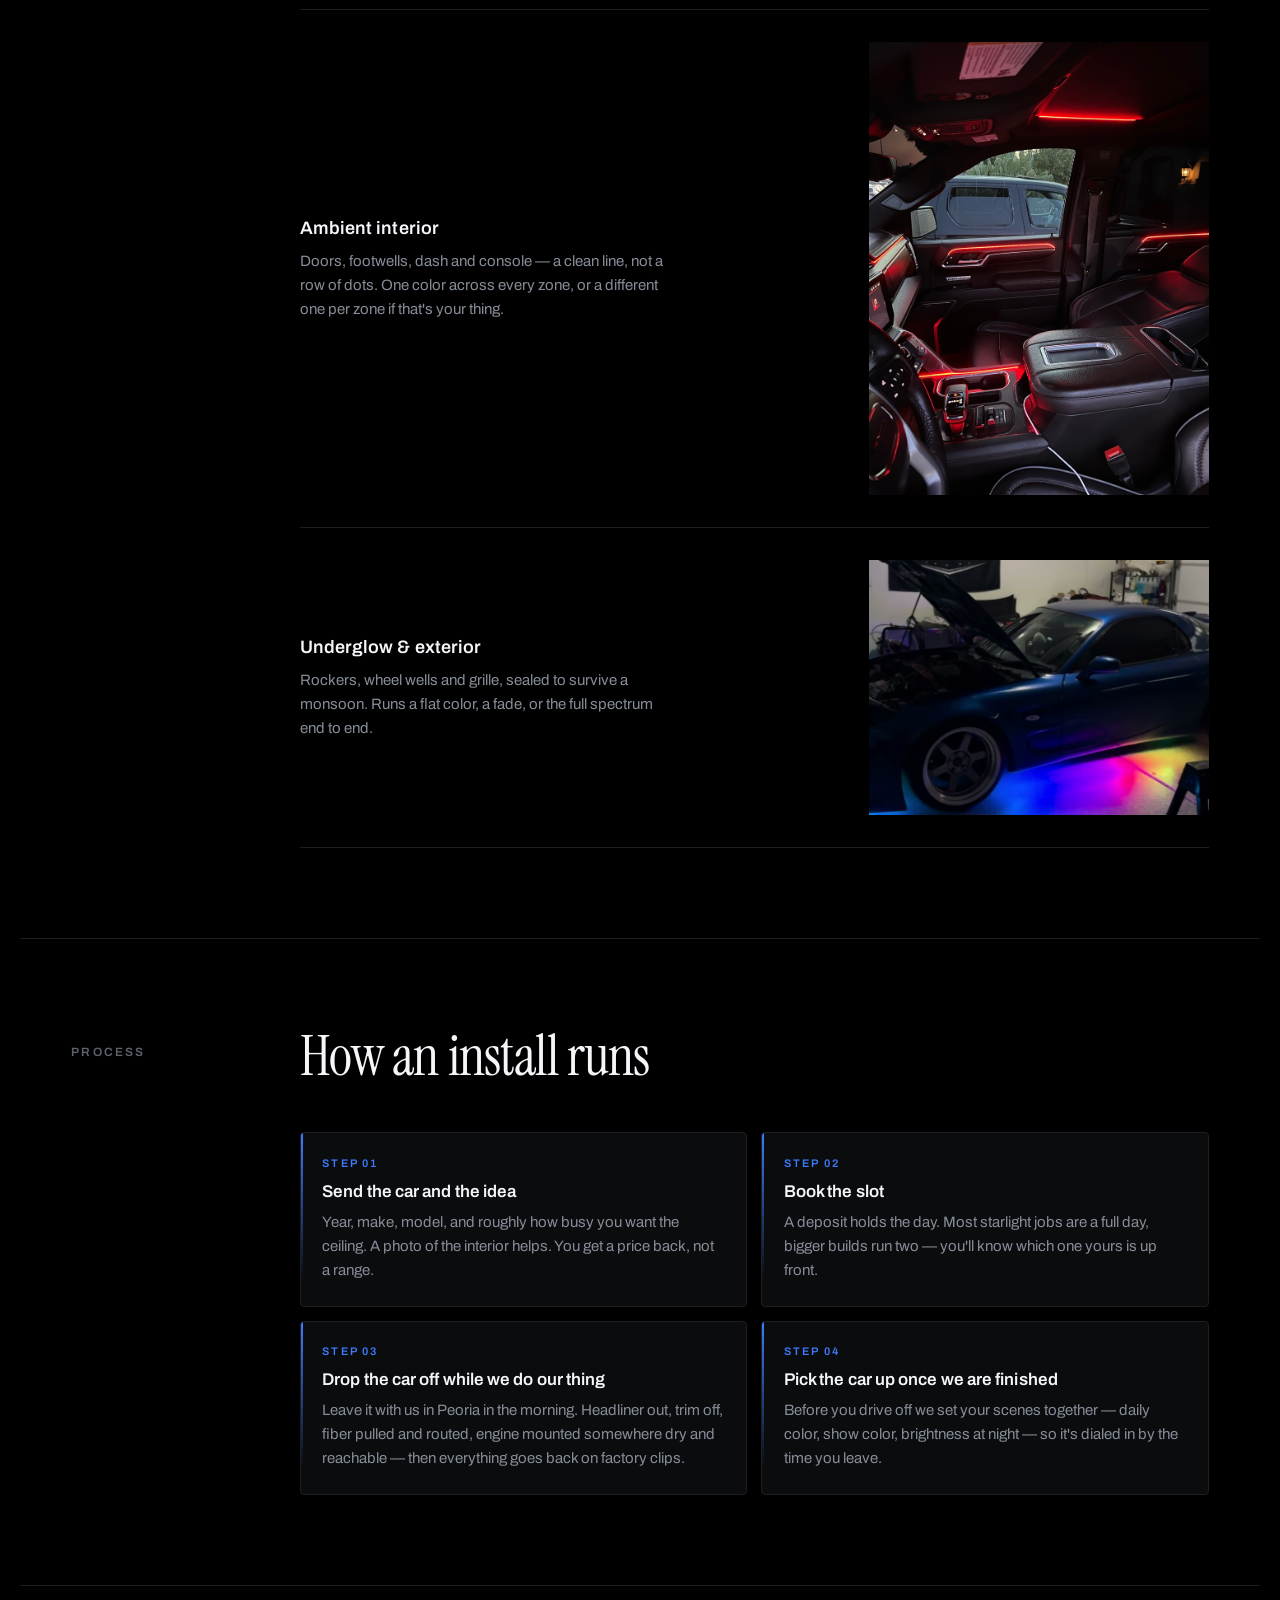
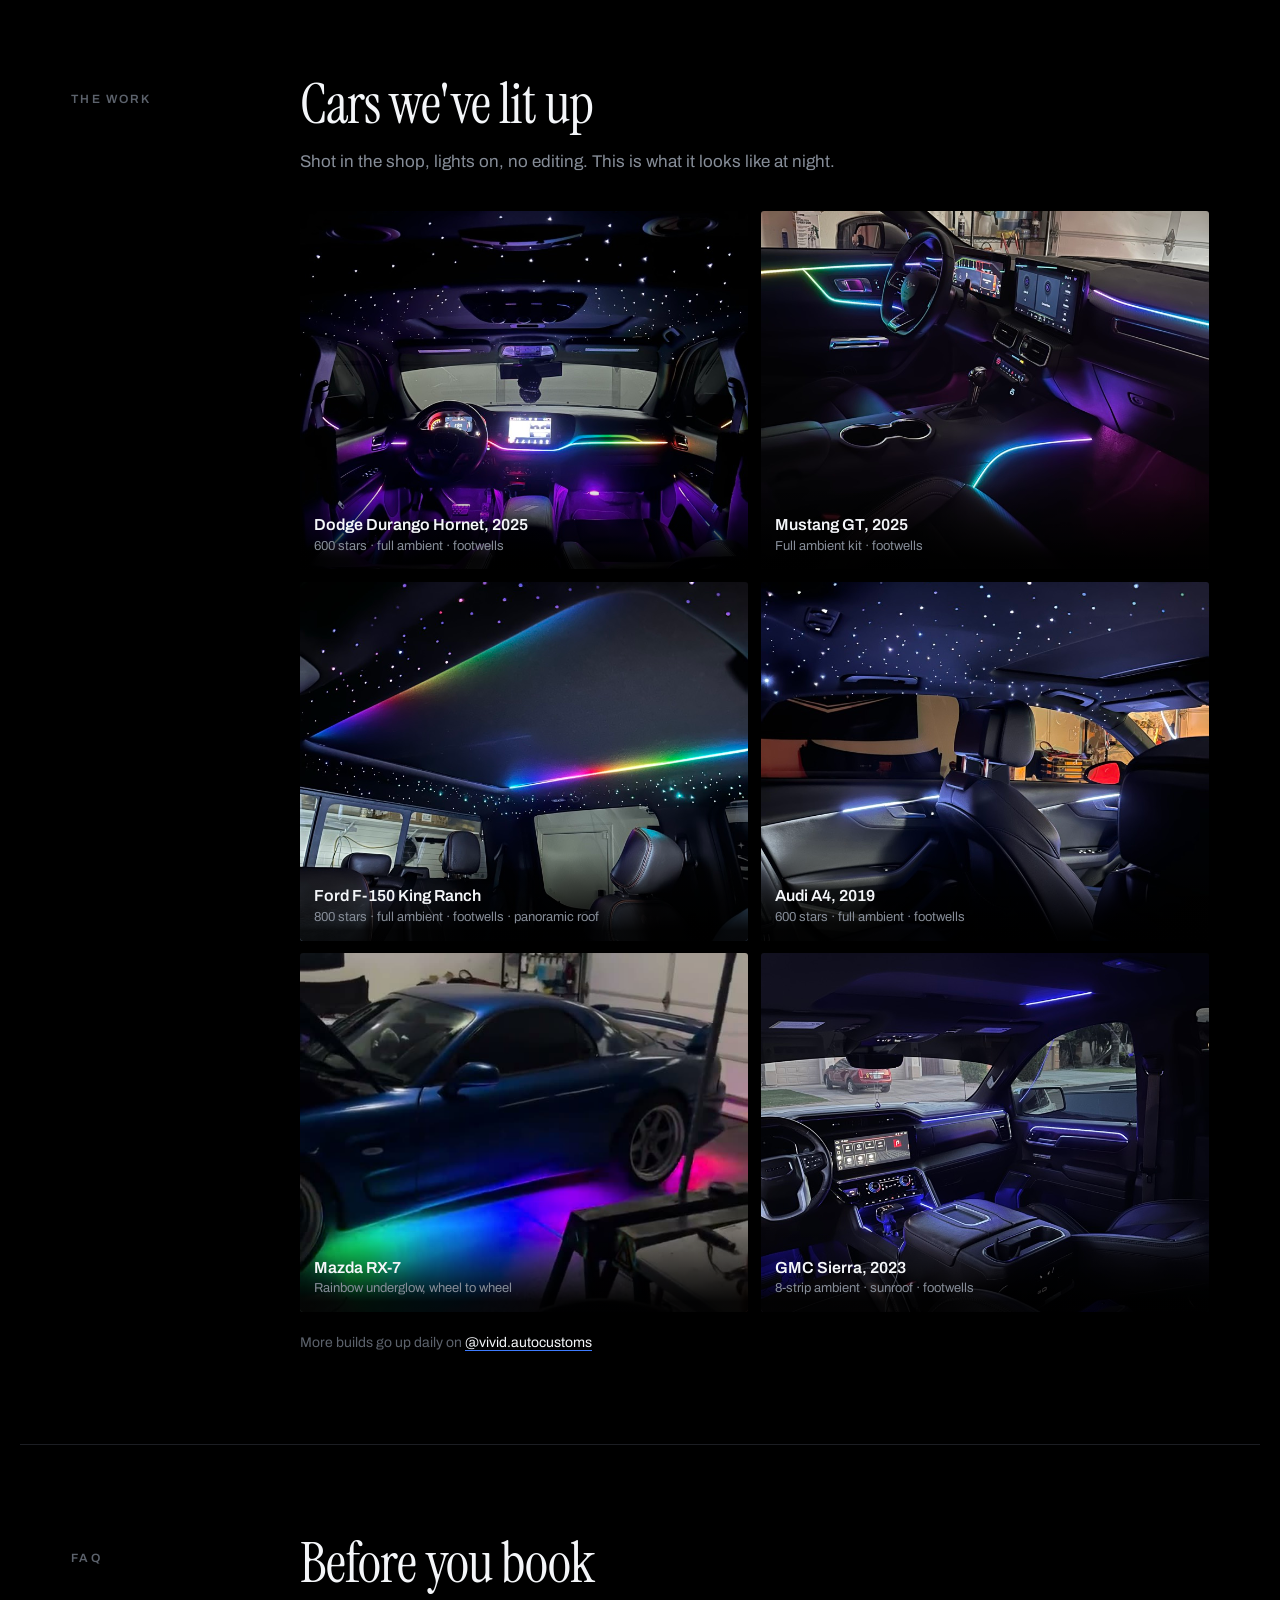
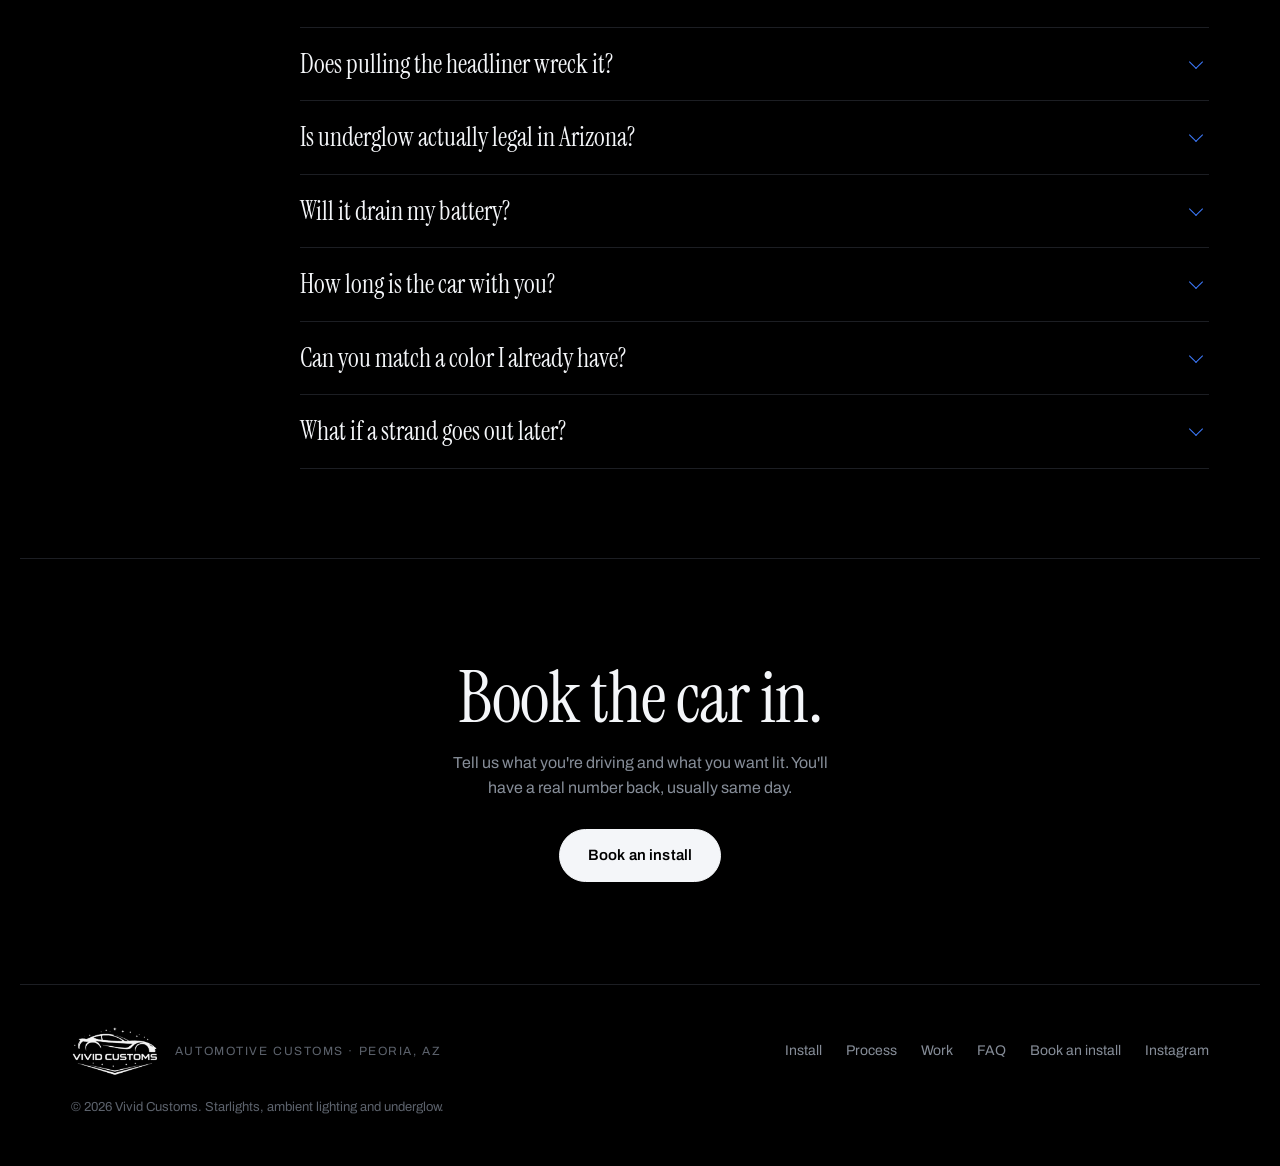
==== commit be64d1cf: "Add a per-car gallery, and tidy the process and booking copy Each card in "Cars we've lit up" now op" ====
--- a/index.html
+++ b/index.html
@@ -109,17 +109,17 @@
       <li>
         <span class="steps__n">Step 02</span>
         <h3>Book the slot</h3>
-        <p>Deposit holds the day. Drop the car in Peoria in the morning — most starlight jobs are a full day, bigger builds run two.</p>
+        <p>A deposit holds the day. Most starlight jobs are a full day, bigger builds run two &mdash; you'll know which one yours is up front.</p>
       </li>
       <li>
         <span class="steps__n">Step 03</span>
-        <h3>Panels come down</h3>
-        <p>Headliner out, trim off, fiber pulled and routed, engine mounted somewhere dry and reachable. Everything goes back on factory clips.</p>
+        <h3>Drop the car off while we do our thing</h3>
+        <p>Leave it with us in Peoria in the morning. Headliner out, trim off, fiber pulled and routed, engine mounted somewhere dry and reachable &mdash; then everything goes back on factory clips.</p>
       </li>
       <li>
         <span class="steps__n">Step 04</span>
-        <h3>Tune it with you in the car</h3>
-        <p>We set your scenes together — daily color, show color, brightness at night — then you drive it out already dialed in.</p>
+        <h3>Pick the car up once we are finished</h3>
+        <p>Before you drive off we set your scenes together &mdash; daily color, show color, brightness at night &mdash; so it's dialed in by the time you leave.</p>
       </li>
     </ol>
   </div>
@@ -136,26 +136,32 @@
       <figure class="pane">
         <img src="images/work/durango.jpg" alt="Dodge Durango cabin with a full star ceiling above, a rainbow ambient line across the dash and doors, and lit footwells" loading="lazy" width="1100" height="825">
         <figcaption><b>Dodge Durango Hornet, 2025</b><span>600 stars &middot; full ambient &middot; footwells</span></figcaption>
+        <a class="pane__link" href="gallery.html?car=durango"><span>See the whole build</span></a>
       </figure>
       <figure class="pane">
         <img src="images/work/mustang-gt.jpg" alt="Mustang GT cabin with ambient lines running the full spectrum across the dash, door card and console, and a lit footwell" loading="lazy" width="1100" height="825">
         <figcaption><b>Mustang GT, 2025</b><span>Full ambient kit &middot; footwells</span></figcaption>
+        <a class="pane__link" href="gallery.html?car=mustang-gt"><span>See the whole build</span></a>
       </figure>
       <figure class="pane">
         <img src="images/work/king-ranch.jpg" alt="Ford F-150 King Ranch headliner filled with stars, with a rainbow ambient strip running the length of the panoramic roof" loading="lazy" width="1100" height="825">
         <figcaption><b>Ford F-150 King Ranch</b><span>800 stars &middot; full ambient &middot; footwells &middot; panoramic roof</span></figcaption>
+        <a class="pane__link" href="gallery.html?car=king-ranch"><span>See the whole build</span></a>
       </figure>
       <figure class="pane">
         <img src="images/work/audi-a4.jpg" alt="Audi A4 cabin with a dense star ceiling overhead, cyan ambient lines along the doors and seats, and lit footwells" loading="lazy" width="1100" height="825">
         <figcaption><b>Audi A4, 2019</b><span>600 stars &middot; full ambient &middot; footwells</span></figcaption>
+        <a class="pane__link" href="gallery.html?car=audi-a4"><span>See the whole build</span></a>
       </figure>
       <figure class="pane">
         <video src="video/rx7-underglow.mp4" poster="video/rx7-underglow.jpg" width="720" height="576" muted loop playsinline preload="none" aria-label="Blue RX-7 in the shop with rainbow underglow washing the floor as the colours move down the car"></video>
         <figcaption><b>Mazda RX-7</b><span>Rainbow underglow, wheel to wheel</span></figcaption>
+        <a class="pane__link" href="gallery.html?car=rx7"><span>See the whole build</span></a>
       </figure>
       <figure class="pane">
         <img src="images/work/sierra.jpg" alt="GMC Sierra cabin lit blue, with ambient strips across the dash and doors, a lit line around the sunroof and blue footwells" loading="lazy" width="1100" height="825">
         <figcaption><b>GMC Sierra, 2023</b><span>8-strip ambient &middot; sunroof &middot; footwells</span></figcaption>
+        <a class="pane__link" href="gallery.html?car=sierra"><span>See the whole build</span></a>
       </figure>
     </div>
 
--- a/styles.css
+++ b/styles.css
@@ -135,7 +135,9 @@
   position:relative;
   min-height:100svh;
   display:flex; flex-direction:column; justify-content:center;
-  padding:7rem var(--pad) 4rem;
+  /* bottom padding = top padding minus the nav, so the gap under the buttons
+     matches the gap above the label instead of running 30px deeper */
+  padding:7rem var(--pad) 2rem;
   overflow:hidden;
   isolation:isolate;
 }
@@ -160,12 +162,12 @@
 
 .hero__h1{
   font-size:clamp(3.25rem, 10.5vw, 8.5rem);
-  margin:.25rem 0 0;
+  margin:0;
 }
 .hero__h1 i{ color:var(--white); }
 
 .hero__sub{ max-width:48ch; color:rgba(244,246,249,.82); font-size:clamp(1rem,1.4vw,1.1875rem); }
-.hero__cta{ display:flex; flex-wrap:wrap; gap:.75rem; margin-top:.5rem; }
+.hero__cta{ display:flex; flex-wrap:wrap; gap:1rem; }
 
 /* ── section shell: a label rail, then the content ───────── */
 
@@ -232,6 +234,18 @@
 }
 .pane figcaption b{ font-size:1rem; font-weight:600; line-height:1.2; }
 .pane figcaption span{ font-size:.8125rem; color:var(--mute); }
+
+.pane__link{ position:absolute; inset:0; z-index:2; }
+.pane__link span{
+  position:absolute; right:.9rem; top:.9rem;
+  padding:.4rem .8rem; border-radius:999px;
+  font-size:.75rem; font-weight:600; letter-spacing:.02em;
+  color:var(--ink); background:var(--white);
+  opacity:0; translate:0 -.35rem;
+  transition:opacity .25s ease, translate .25s ease;
+}
+.pane:hover .pane__link span,
+.pane__link:focus-visible span{ opacity:1; translate:0; }
 
 /* ── process ─────────────────────────────────────────────── */
 
@@ -336,20 +350,15 @@
 
 .bookhead{
   padding:8rem var(--pad) 0;
-  max-width:var(--max); margin-inline:auto;
+  max-width:900px; margin-inline:auto;
   display:flex; flex-direction:column; gap:1rem;
 }
 .bookhead h1{ font-size:clamp(2.75rem,6.5vw,5rem); }
 .bookhead .lede{ font-size:1.0625rem; }
 
 .book{
-  max-width:var(--max); margin-inline:auto;
+  max-width:900px; margin-inline:auto;
   padding:clamp(2.5rem,5vw,4rem) var(--pad) 5rem;
-  display:grid; grid-template-columns:minmax(0,1fr); gap:2.5rem;
-  align-items:start;
-}
-@media (min-width: 960px){
-  .book{ grid-template-columns:minmax(0,1fr) 330px; gap:clamp(2rem,4vw,4rem); }
 }
 
 .form{ display:flex; flex-direction:column; gap:0; min-width:0; }
@@ -453,16 +462,53 @@
 }
 .status{ font-size:.875rem; color:var(--glow); min-height:1.2em; }
 .status[data-err="true"]{ color:#FF8A7A; }
-.form__note{ font-size:.8125rem; color:var(--mute-2); max-width:56ch; }
-
-/* live summary */
-.summary{
-  position:sticky; top:5.5rem;
-  background:var(--sheet); border:1px solid var(--line); border-radius:6px;
-  padding:1.5rem; display:flex; flex-direction:column; gap:1rem;
-}
-.summary h2{ font-size:1.375rem; }
-.summary hr{ border:0; border-top:1px solid var(--line); margin:0; }
-.summary p{ font-size:.875rem; color:var(--mute); }
-.summary a{ color:var(--white); }
-.summary__price{ font-family:var(--serif); font-size:1.5rem; color:var(--mute); }
+
+
+/* ============================================================
+   gallery.html — every shot from one build
+   ============================================================ */
+
+.galhead{
+  padding:8rem var(--pad) 0;
+  max-width:var(--max); margin-inline:auto;
+  display:flex; flex-direction:column; gap:.85rem;
+}
+.galhead h1{ font-size:clamp(2.5rem,6vw,4.5rem); }
+.galhead .lede{ font-size:1.0625rem; }
+
+/* masonry by way of columns — the shots are portrait, landscape and
+   everything between, and nothing here is worth cropping */
+.gal{
+  max-width:var(--max); margin-inline:auto;
+  padding:clamp(2rem,4vw,3.25rem) var(--pad) 0;
+  columns:1; column-gap:clamp(.5rem,1vw,.875rem);
+}
+@media (min-width: 640px){ .gal{ columns:2; } }
+@media (min-width: 1040px){ .gal{ columns:3; } }
+
+.gal__item{
+  margin:0 0 clamp(.5rem,1vw,.875rem);
+  break-inside:avoid;
+  overflow:hidden; border-radius:3px; background:var(--sheet);
+}
+.gal__item img, .gal__item video{ width:100%; height:auto; }
+.gal__item a{ display:block; }
+.gal__item img{ transition:transform .7s cubic-bezier(.2,.7,.3,1); }
+.gal__item a:hover img{ transform:scale(1.03); }
+
+.galmore{
+  max-width:var(--max); margin-inline:auto;
+  margin-top:clamp(2.5rem,5vw,4rem);
+  padding:2rem var(--pad) 4rem;
+  border-top:1px solid var(--line);
+  display:flex; flex-wrap:wrap; gap:.7rem 1.75rem; align-items:baseline;
+}
+.galmore .label{ flex-basis:100%; }
+.galmore a{ font-size:.9375rem; color:var(--mute); text-decoration:none; transition:color .18s ease; }
+.galmore a:hover{ color:var(--white); }
+
+@media (prefers-reduced-motion: reduce){
+  .gal__item img{ transition:none; }
+  .gal__item a:hover img{ transform:none; }
+  .pane__link span{ transition:none; }
+}
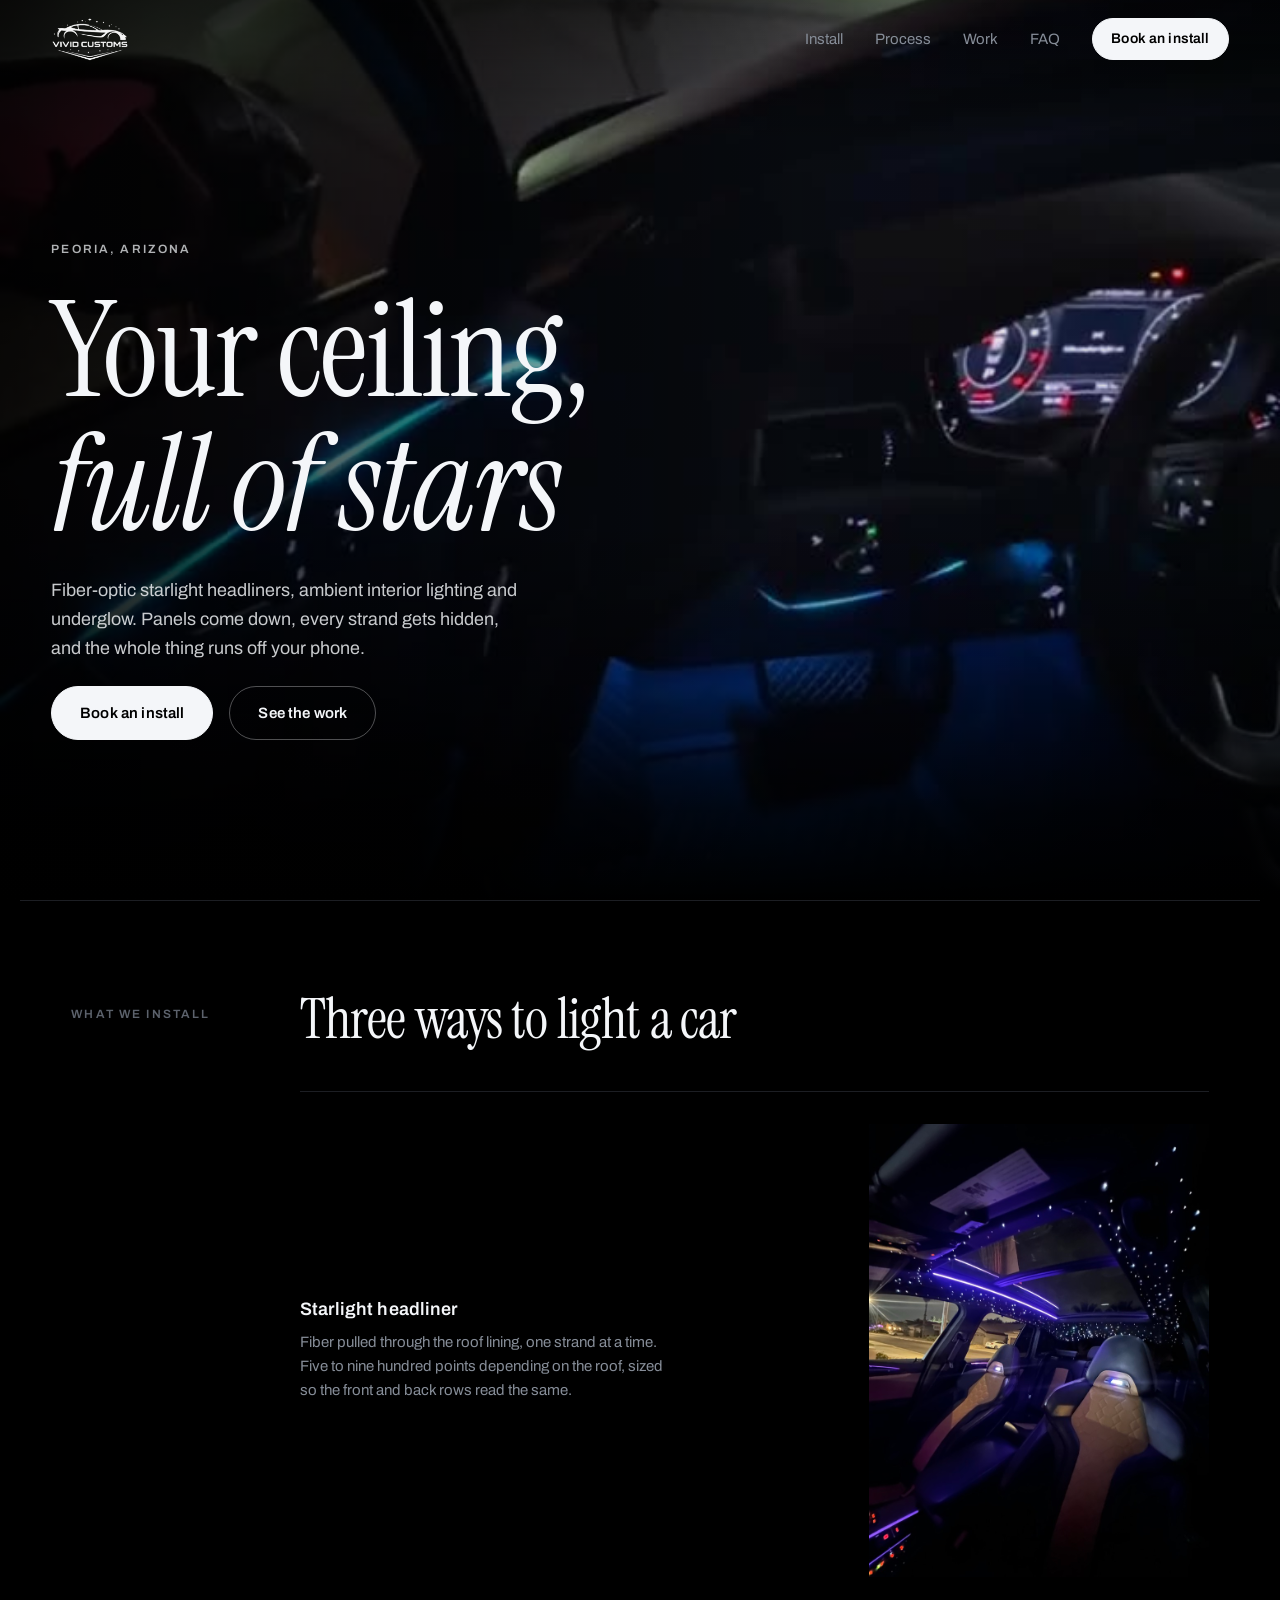
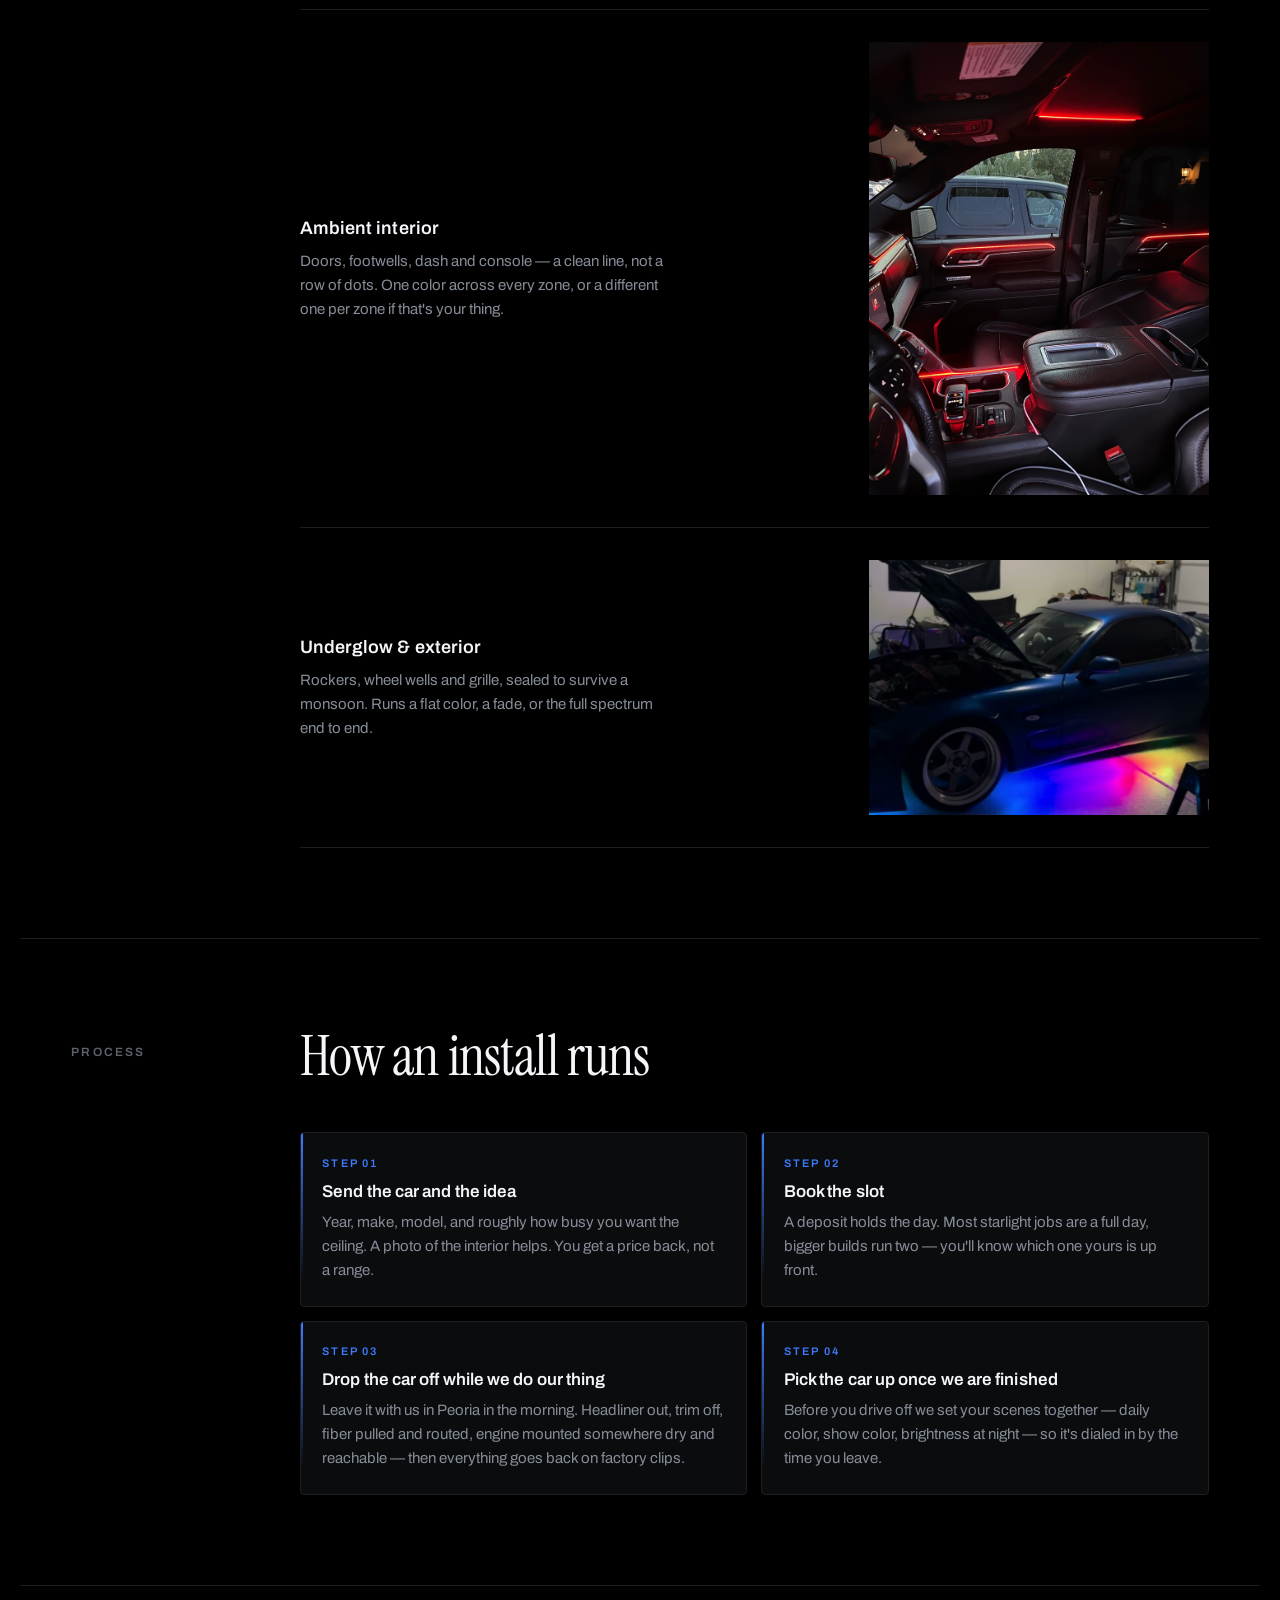
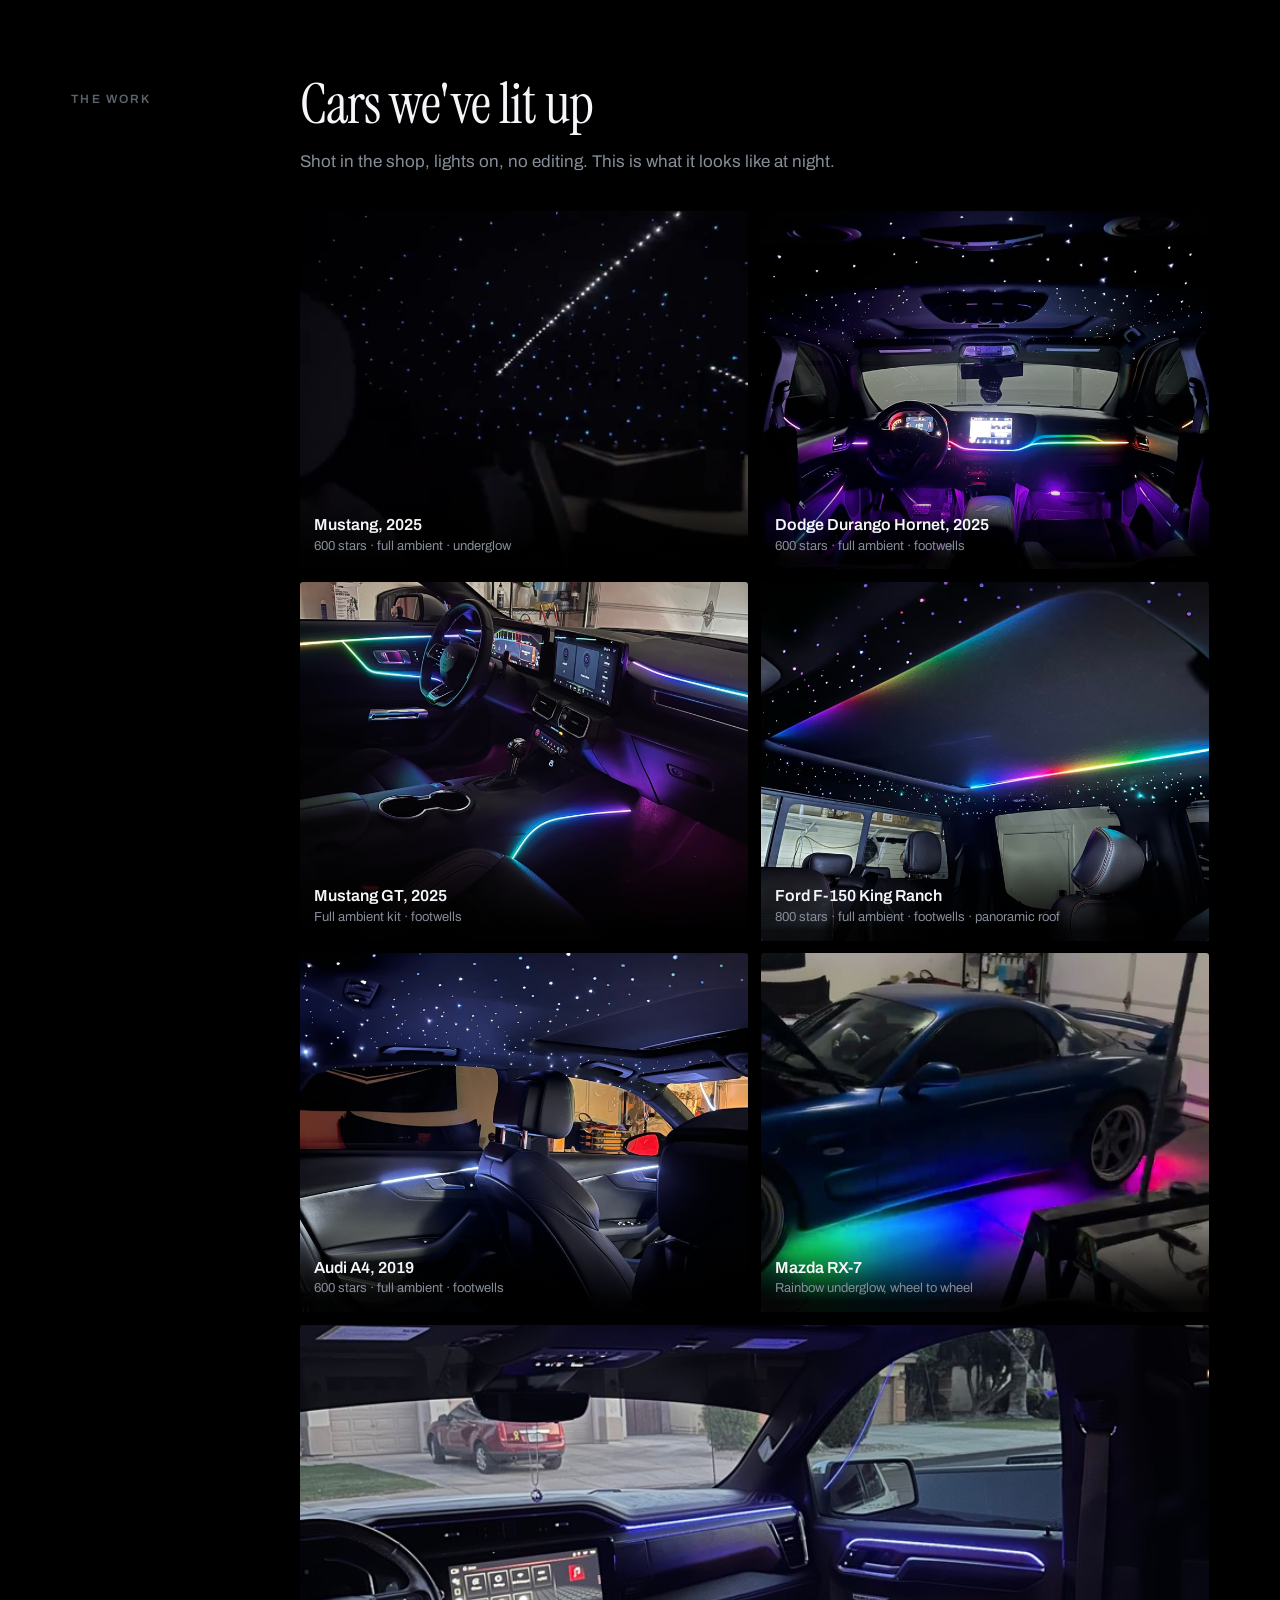
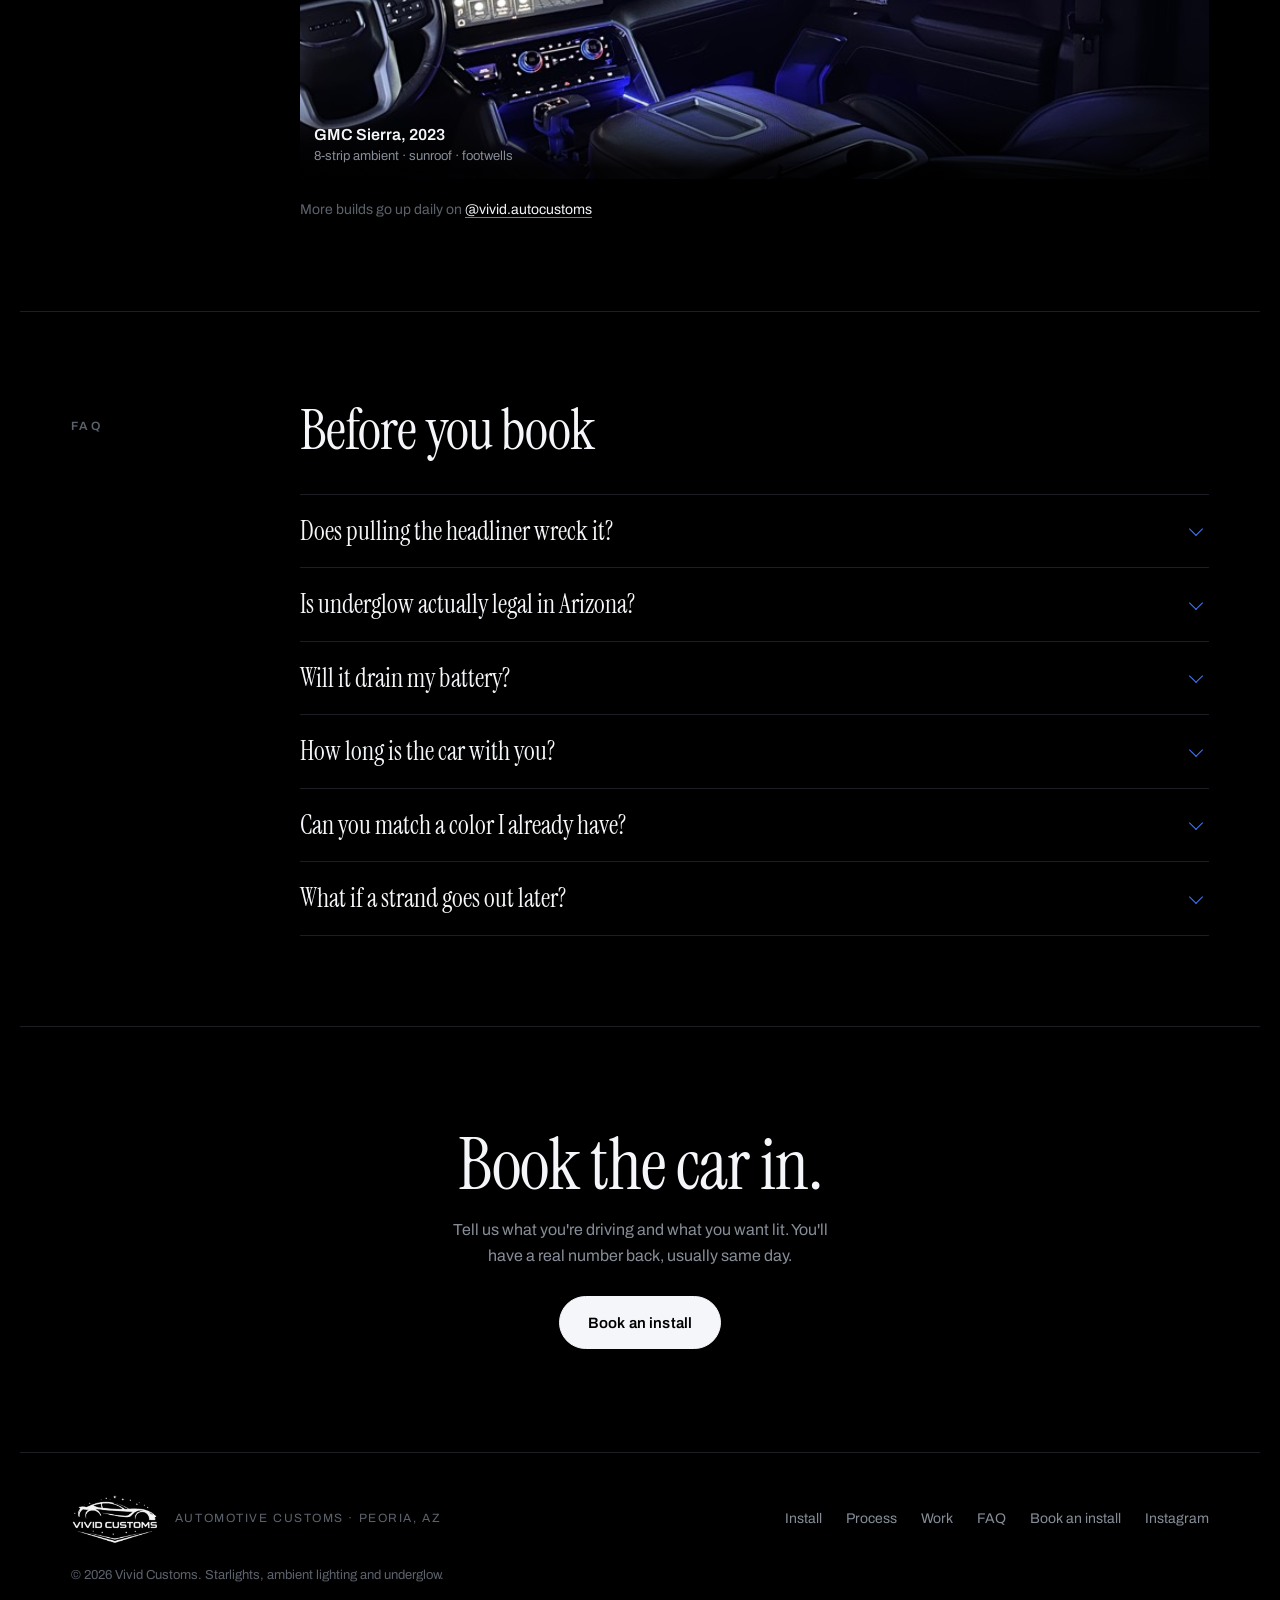
==== commit 7118c508: "Add the 2025 Mustang build 600 stars, full ambient, underglow. Registered in build-gallery.py off a " ====
--- a/index.html
+++ b/index.html
@@ -134,6 +134,11 @@
 
     <div class="panes">
       <figure class="pane">
+        <video src="video/gallery/mustang-600/01.mp4" poster="video/gallery/mustang-600/01.jpg" width="720" height="1280" muted loop playsinline preload="none" aria-label="2025 Mustang: the finished starlight headliner on the bench, then installed, with shooting stars crossing the roof"></video>
+        <figcaption><b>Mustang, 2025</b><span>600 stars &middot; full ambient &middot; underglow</span></figcaption>
+        <a class="pane__link" href="gallery.html?car=mustang-600"><span>See the whole build</span></a>
+      </figure>
+      <figure class="pane">
         <img src="images/work/durango.jpg" alt="Dodge Durango cabin with a full star ceiling above, a rainbow ambient line across the dash and doors, and lit footwells" loading="lazy" width="1100" height="825">
         <figcaption><b>Dodge Durango Hornet, 2025</b><span>600 stars &middot; full ambient &middot; footwells</span></figcaption>
         <a class="pane__link" href="gallery.html?car=durango"><span>See the whole build</span></a>
--- a/styles.css
+++ b/styles.css
@@ -219,13 +219,21 @@
 }
 @media (min-width: 720px){ .panes{ grid-template-columns:repeat(2,minmax(0,1fr)); } }
 
+/* An odd number of builds would leave the last one beside an empty cell. */
+.pane:last-child:nth-child(odd){ grid-column:1 / -1; aspect-ratio:2/1; }
+
 .pane{ margin:0; position:relative; overflow:hidden; background:var(--ink); border-radius:3px; aspect-ratio:5/4; }
 .pane img, .pane video{
   position:absolute; inset:0;
   width:100%; height:100%; object-fit:cover;
   transition:transform .7s cubic-bezier(.2,.7,.3,1);
 }
-.pane:hover img, .pane:hover video{ transform:scale(1.04); }
+/* Hover effects only where there's a pointer to hover with. On a phone a
+   :hover rule costs a tap: Safari spends the first one applying the hover
+   state and only opens the link on the second. */
+@media (hover: hover) and (pointer: fine){
+  .pane:hover img, .pane:hover video{ transform:scale(1.04); }
+}
 .pane figcaption{
   position:absolute; inset:auto 0 0 0;
   padding:2rem .9rem .8rem;
@@ -244,8 +252,12 @@
   opacity:0; translate:0 -.35rem;
   transition:opacity .25s ease, translate .25s ease;
 }
-.pane:hover .pane__link span,
 .pane__link:focus-visible span{ opacity:1; translate:0; }
+/* Hover only where there's a pointer to hover with — on a phone a :hover rule
+   costs a tap, and the chip would have nothing to reveal it anyway. */
+@media (hover: hover) and (pointer: fine){
+  .pane:hover .pane__link span{ opacity:1; translate:0; }
+}
 
 /* ── process ─────────────────────────────────────────────── */
 
@@ -376,6 +388,15 @@
 .step__head h2{ font-size:1.5rem; }
 .step__hint{ font-size:.875rem; color:var(--mute-2); margin-top:-.6rem; }
 
+/* one block of questions per service picked on step 01 */
+.grp{ display:grid; gap:1.25rem; }
+.grp[hidden]{ display:none; }
+.grp + .grp{ margin-top:.5rem; padding-top:1.75rem; border-top:1px solid var(--line); }
+.grp__h{
+  margin:0; font-size:.6875rem; font-weight:600;
+  text-transform:uppercase; letter-spacing:.2em; color:var(--glow);
+}
+
 .field{ display:flex; flex-direction:column; gap:.4rem; min-width:0; }
 .field > label, .field > .lbl{
   font-size:.75rem; font-weight:600; text-transform:uppercase; letter-spacing:.13em; color:var(--mute);
@@ -397,6 +418,23 @@
   background-image:url("data:image/svg+xml,%3Csvg xmlns='http://www.w3.org/2000/svg' viewBox='0 0 12 8'%3E%3Cpath d='M1 1l5 5 5-5' fill='none' stroke='%233D7BFF' stroke-width='1.6'/%3E%3C/svg%3E");
   background-repeat:no-repeat; background-position:right .85rem center; background-size:12px 8px;
 }
+/* the Logo extra opens this — kept out of the flow until it's picked */
+.drawer{ gap:.6rem; padding:1rem 1.1rem; border:1px solid var(--line); border-radius:6px; background:var(--sheet); }
+.drawer[hidden]{ display:none; }
+.drawer textarea{ min-height:84px; }
+.drawer--sm select{ max-width:11rem; }
+.field input[type="file"]{ padding:.55rem .6rem; font-size:.875rem; color:var(--mute); cursor:pointer; }
+.field input[type="file"]::file-selector-button{
+  margin-right:.75rem; padding:.45rem .85rem; border-radius:999px;
+  border:1px solid var(--line-2); background:var(--sheet-2);
+  color:var(--white); font:inherit; font-size:.8125rem; cursor:pointer;
+}
+@media (hover: hover) and (pointer: fine){
+  .field input[type="file"]::file-selector-button:hover{ border-color:var(--glow); }
+}
+
+.hp{ position:absolute; left:-9999px; width:1px; height:1px; opacity:0; }
+
 .row{ display:grid; grid-template-columns:repeat(auto-fit,minmax(180px,1fr)); gap:1rem; align-items:end; }
 
 /* selectable service tiles */
@@ -494,7 +532,9 @@
 .gal__item img, .gal__item video{ width:100%; height:auto; }
 .gal__item a{ display:block; }
 .gal__item img{ transition:transform .7s cubic-bezier(.2,.7,.3,1); }
-.gal__item a:hover img{ transform:scale(1.03); }
+@media (hover: hover) and (pointer: fine){
+  .gal__item a:hover img{ transform:scale(1.03); }
+}
 
 .galmore{
   max-width:var(--max); margin-inline:auto;
@@ -512,3 +552,76 @@
   .gal__item a:hover img{ transform:none; }
   .pane__link span{ transition:none; }
 }
+
+/* ============================================================
+   Sent — the headliner coming on. Stars fade up behind a tick
+   that draws itself, then the copy rises through.
+   ============================================================ */
+.done{
+  position:relative; display:grid; justify-items:center; text-align:center;
+  gap:1rem; padding:4.5rem 0 5.5rem; overflow:hidden;
+}
+.done[hidden]{ display:none; }
+
+.done__sky{ position:absolute; inset:0; pointer-events:none; }
+.done__sky i{
+  position:absolute; width:var(--s,2px); height:var(--s,2px); border-radius:50%;
+  background:var(--white); opacity:0;
+  box-shadow:0 0 6px 1px rgba(244,246,249,.55);
+  animation:starlight 3.2s ease-in-out var(--d,0s) infinite;
+}
+@keyframes starlight{
+  0%   { opacity:0;   transform:scale(.4); }
+  18%  { opacity:1;   transform:scale(1); }
+  55%  { opacity:.28; transform:scale(.85); }
+  100% { opacity:0;   transform:scale(.4); }
+}
+
+.done__mark{
+  position:relative; color:var(--glow);
+  animation:markIn .55s cubic-bezier(.2,1.5,.4,1) both;
+}
+.done__mark::after{           /* the glow washing outward once */
+  content:""; position:absolute; inset:-14px; border-radius:50%;
+  background:radial-gradient(circle, var(--glow-lo) 0%, transparent 70%);
+  animation:markWash 1.5s ease-out .25s both;
+}
+@keyframes markIn{ from{ opacity:0; transform:scale(.4); } to{ opacity:1; transform:scale(1); } }
+@keyframes markWash{ from{ opacity:0; transform:scale(.5); } 40%{ opacity:1; } to{ opacity:0; transform:scale(2.1); } }
+
+.done__ring{ stroke-dasharray:145; stroke-dashoffset:145; animation:draw .7s ease-out .1s forwards; }
+.done__tick{ stroke-dasharray:34;  stroke-dashoffset:34;  animation:draw .35s ease-out .55s forwards; }
+@keyframes draw{ to{ stroke-dashoffset:0; } }
+
+.done h2{
+  font-family:var(--serif); font-weight:400; font-size:clamp(2rem,6vw,2.9rem);
+  margin:.6rem 0 0; letter-spacing:-.01em;
+  animation:riseIn .6s ease-out .5s both;
+}
+.done h2:focus{ outline:none; }   /* focused only so screen readers announce it */
+.done__note{
+  max-width:34rem; margin:0; color:var(--mute); font-size:1.0625rem; line-height:1.6;
+  animation:riseIn .6s ease-out .62s both;
+}
+.done__cta{
+  display:flex; flex-wrap:wrap; gap:.75rem; justify-content:center; margin-top:.75rem;
+  animation:riseIn .6s ease-out .78s both;
+}
+@keyframes riseIn{ from{ opacity:0; transform:translateY(14px); } to{ opacity:1; transform:none; } }
+
+/* the send button, while it's actually sending */
+.btn.is-sending{ pointer-events:none; opacity:.75; }
+.btn.is-sending::after{
+  content:""; display:inline-block; vertical-align:-2px; margin-left:.6rem;
+  width:13px; height:13px; border-radius:50%;
+  border:2px solid currentColor; border-top-color:transparent;
+  animation:spin .7s linear infinite;
+}
+@keyframes spin{ to{ transform:rotate(360deg); } }
+
+@media (prefers-reduced-motion: reduce){
+  .done__sky{ display:none; }
+  .done__mark, .done__mark::after, .done h2, .done__note, .done__cta,
+  .done__ring, .done__tick, .btn.is-sending::after{ animation:none; }
+  .done__ring, .done__tick{ stroke-dashoffset:0; }
+}
